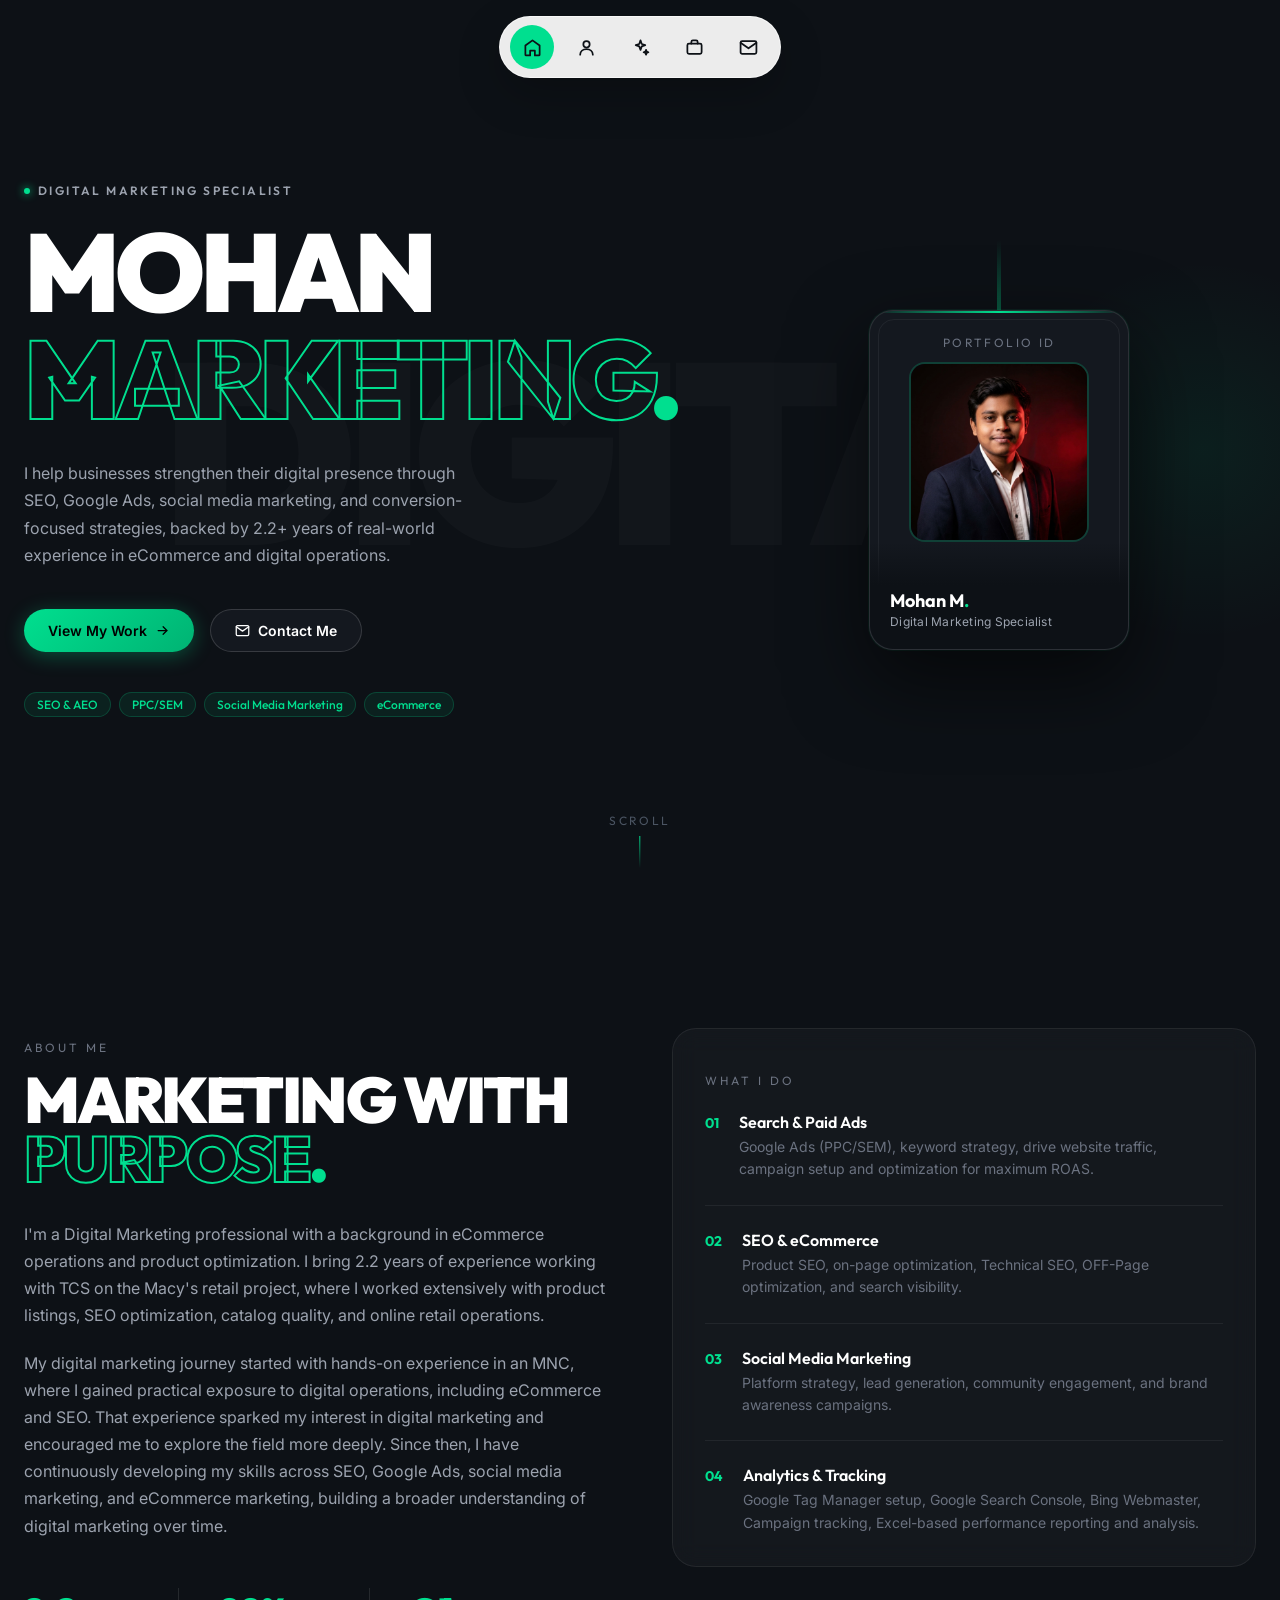
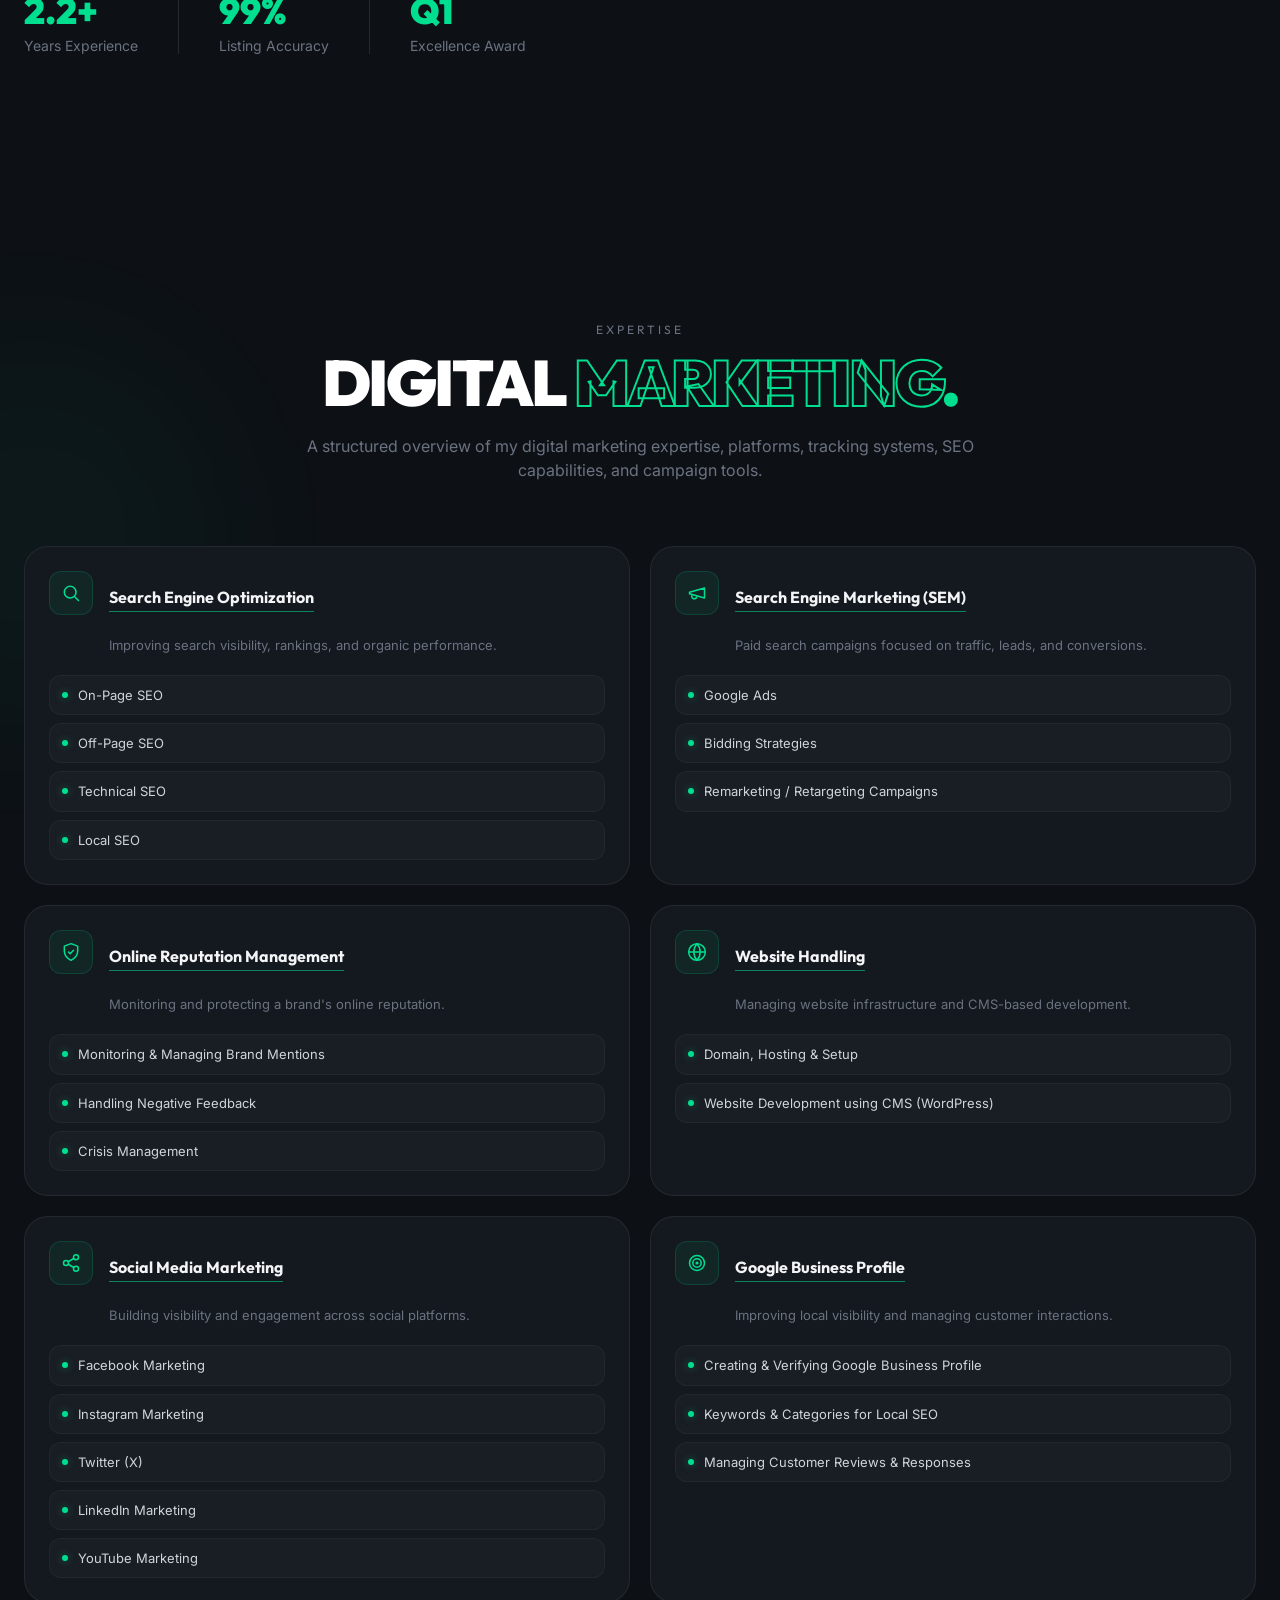
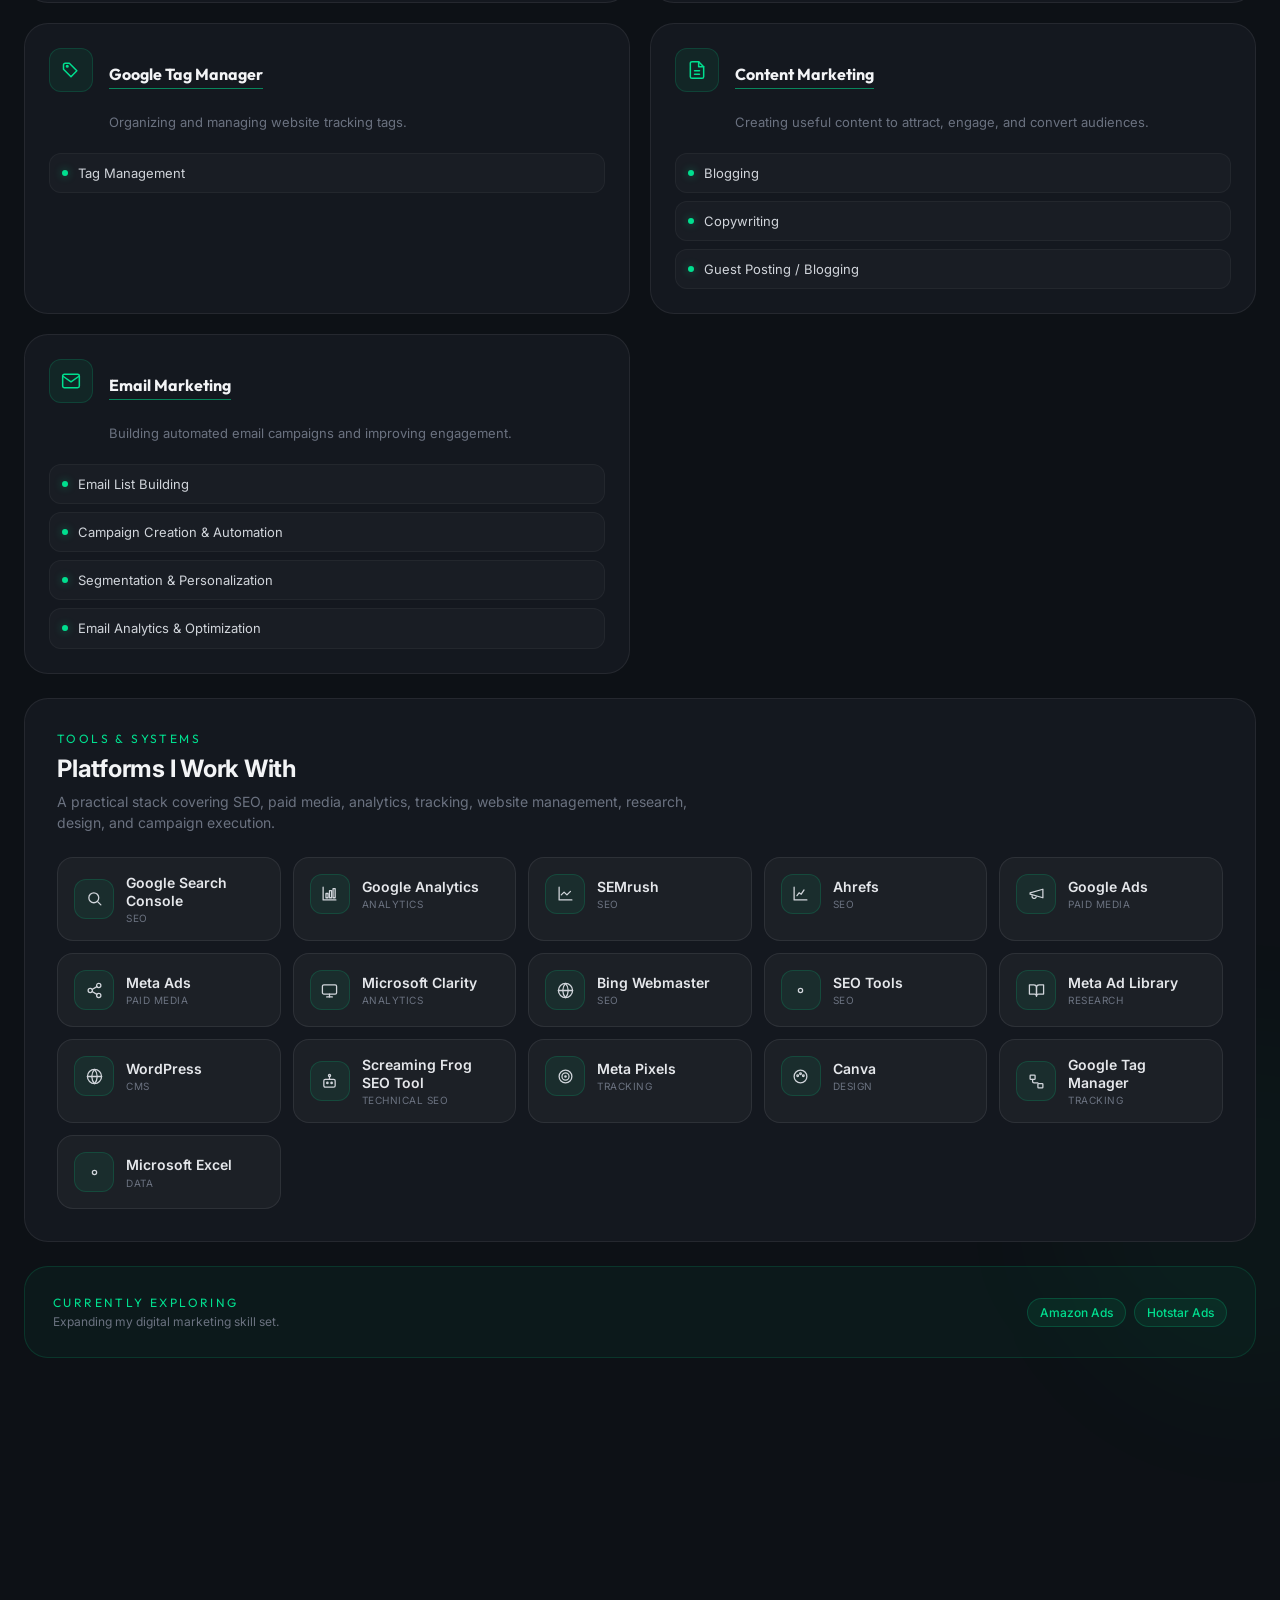
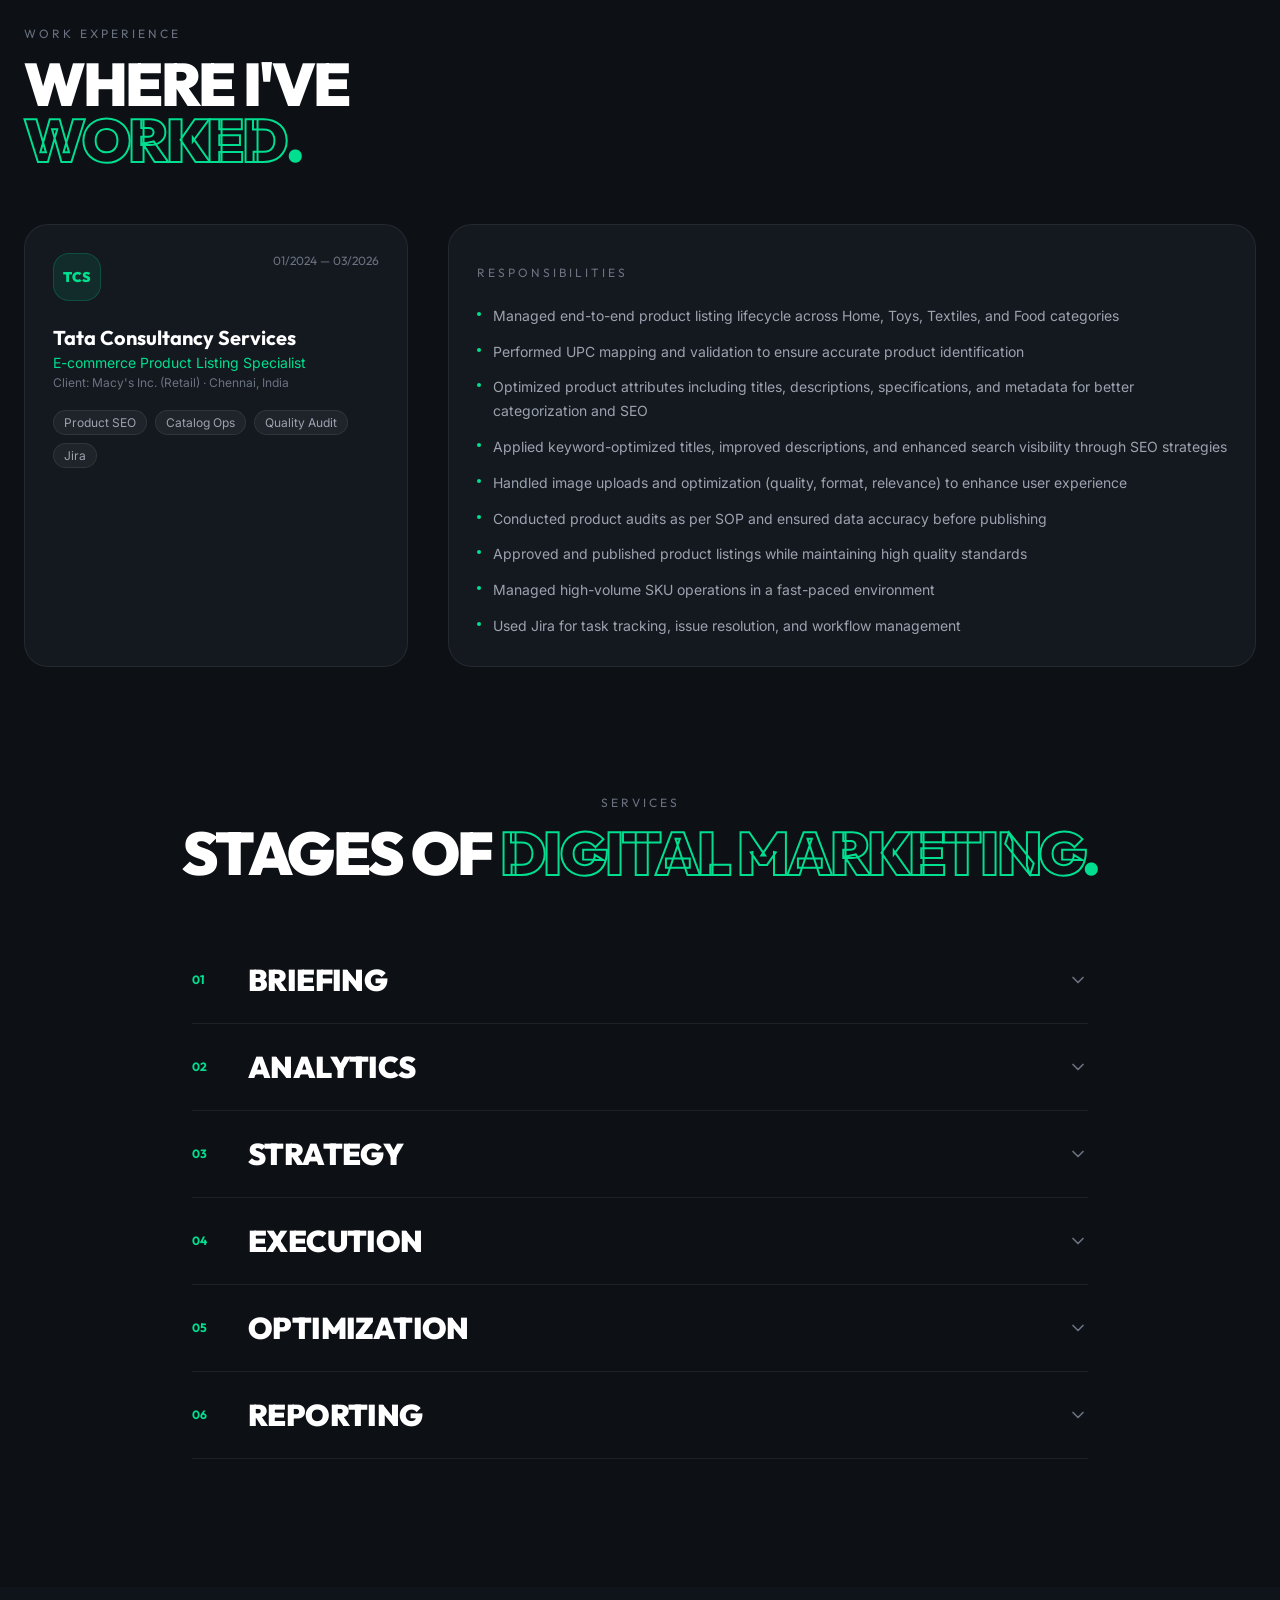
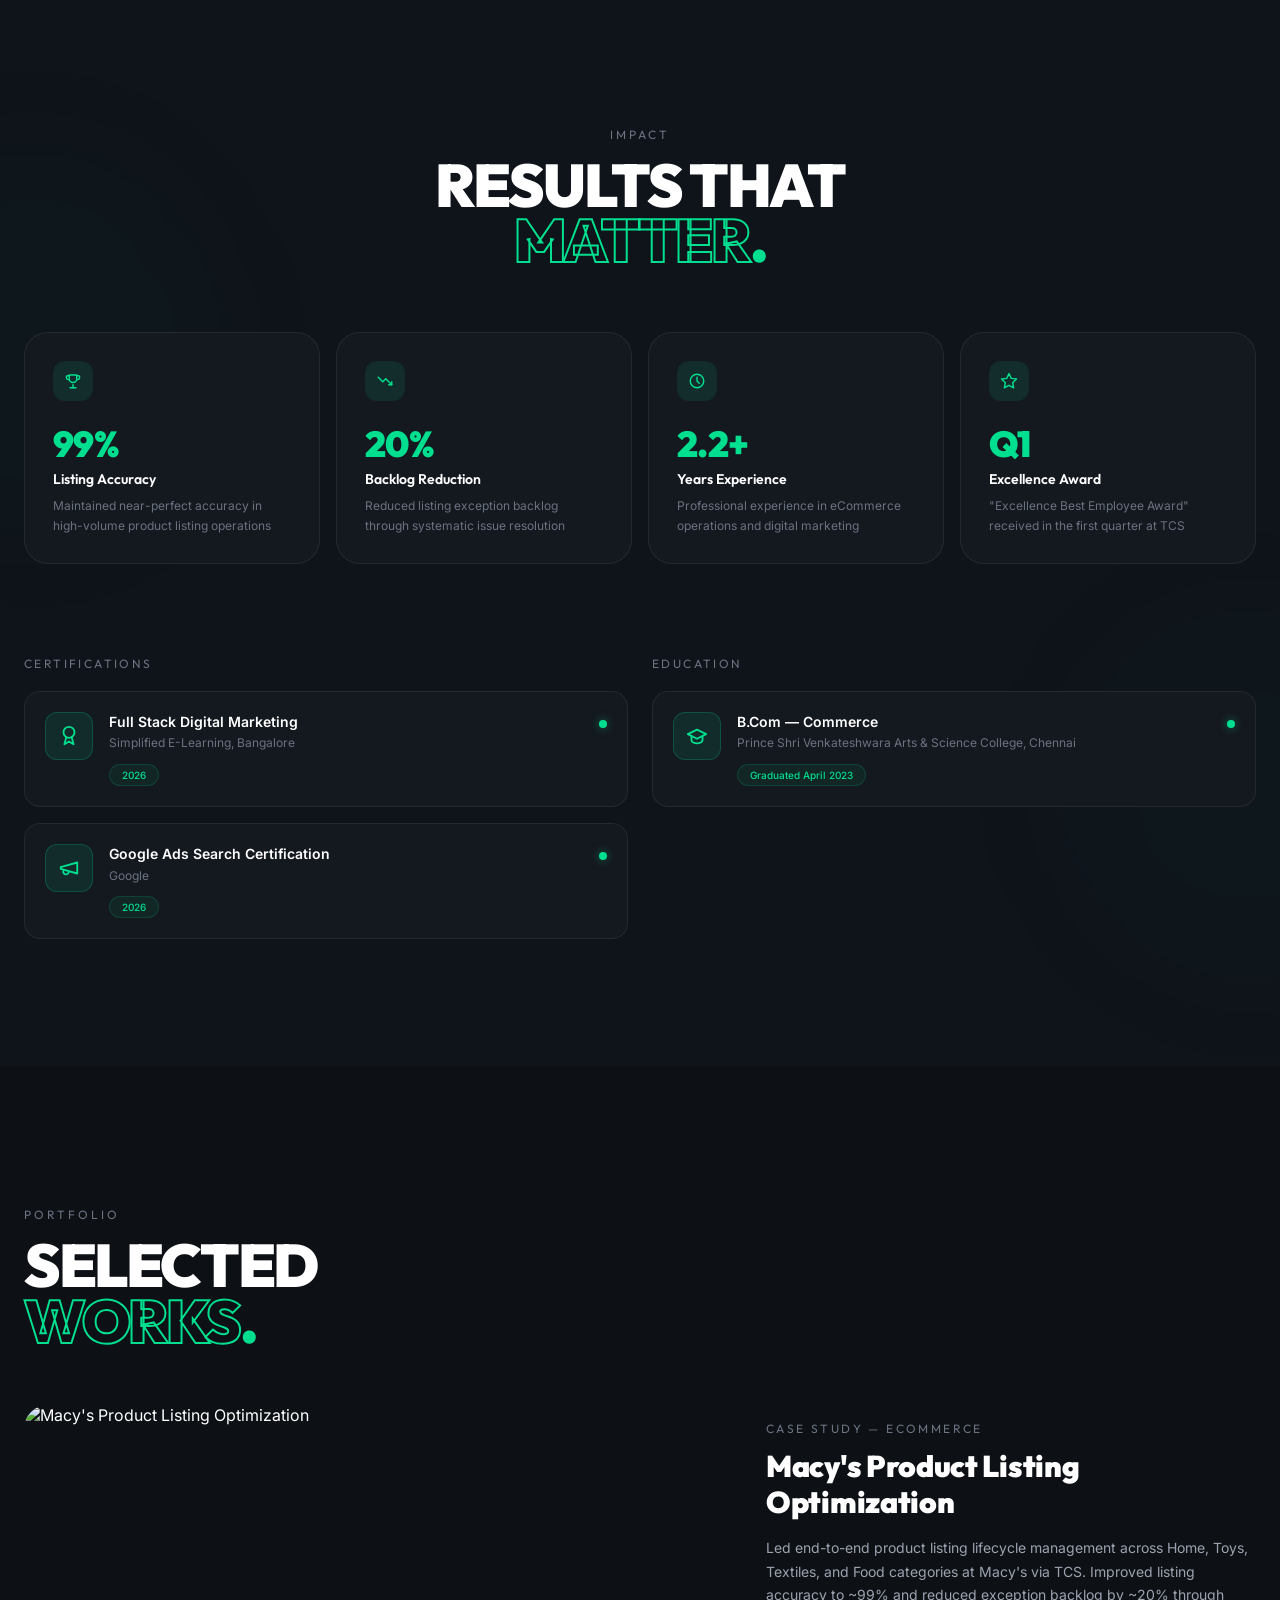
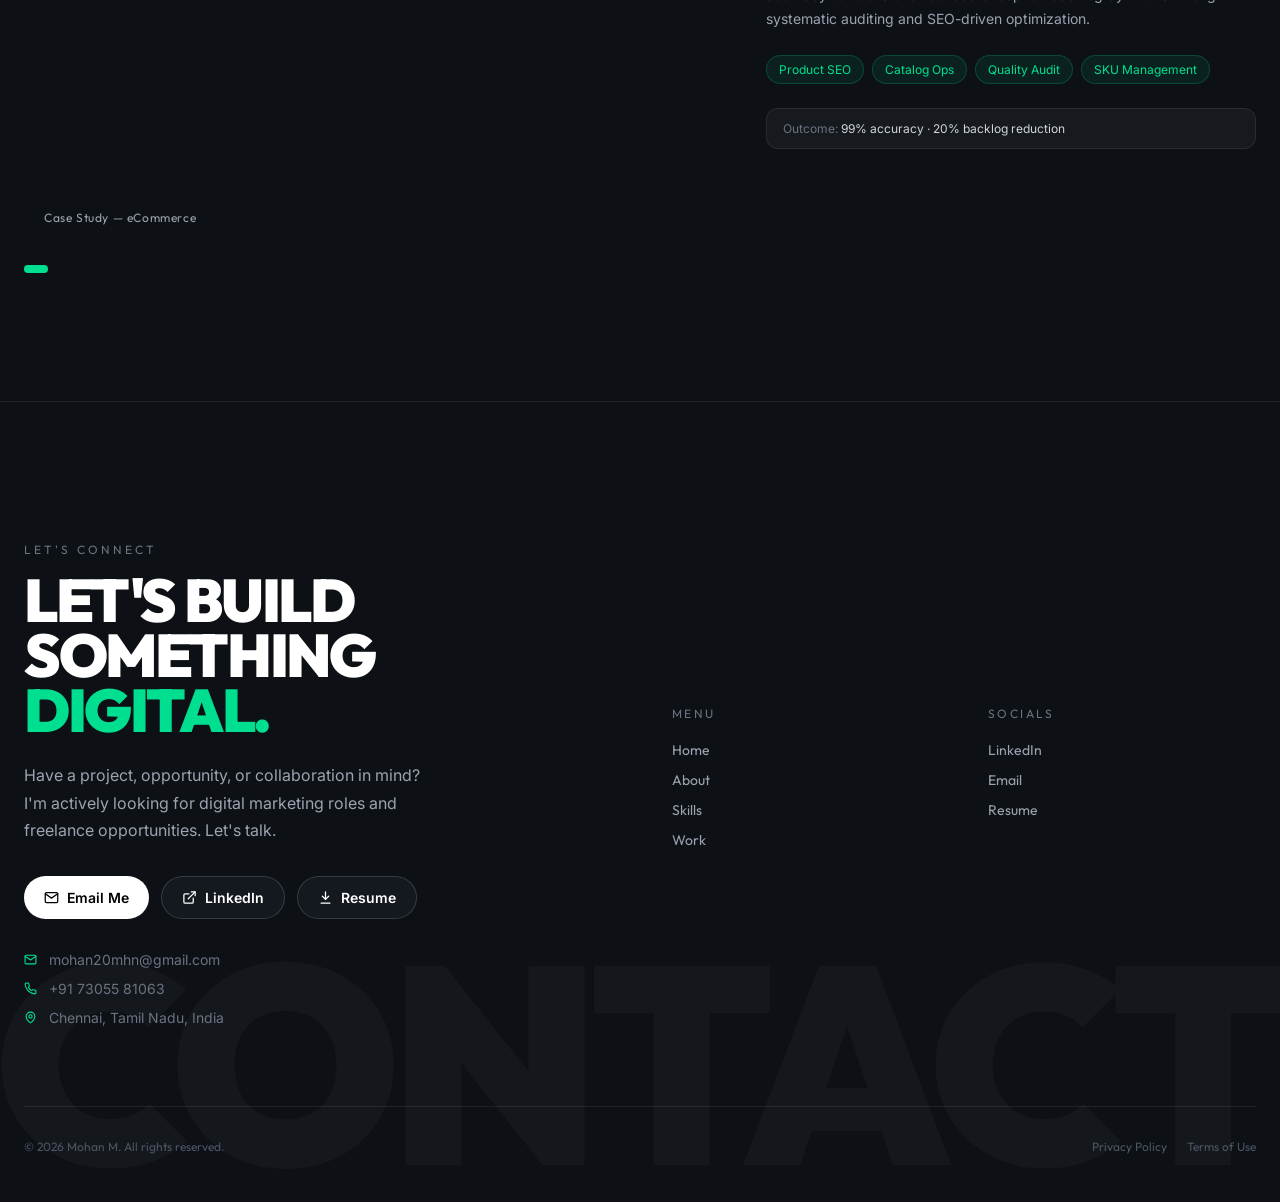
==== index.html @ bbf12391 "Initial portfolio upload" ====
<!doctype html>
<html lang="en">
<head>
<meta charset="UTF-8" />
<meta name="viewport" content="width=device-width, initial-scale=1.0" />
<title>Mohan M — Digital Marketing Specialist</title>
<meta name="description" content="Mohan M is a Digital Marketing Specialist specializing in SEO, Google Ads, social media marketing and eCommerce operations." />
<link rel="canonical" href="https://YOURDOMAIN.com/" />
<meta property="og:title" content="Mohan M — Digital Marketing Specialist" />
<meta property="og:description" content="SEO, Google Ads, social media marketing and conversion-focused digital strategy." />
<meta property="og:type" content="website" />
<meta property="og:image" content="assets/images/profile.jpg" />
<meta property="og:url" content="https://YOURDOMAIN.com/" />
<meta name="twitter:card" content="summary_large_image" />
<link rel="icon" href="data:," />
<link rel="preconnect" href="https://fonts.googleapis.com">
<link rel="preconnect" href="https://fonts.gstatic.com" crossorigin>
<link href="https://fonts.googleapis.com/css2?family=Outfit:wght@300;400;500;600;700;800;900&family=Inter:wght@300;400;500;600&display=swap" rel="stylesheet">
<link rel="stylesheet" href="assets/css/style.css" />

<!-- ============================================================
     ANALYTICS & TRACKING
     Paste Google Analytics (GA4), Google Tag Manager, Meta Pixel or
     any other tracking snippet here. This exact block appears in the
     <head> of every page — add your tag once per snippet, per page.
     Nothing is active until you uncomment and add a real ID.
     ============================================================ -->
<!--
<script async src="https://www.googletagmanager.com/gtag/js?id=G-XXXXXXXXXX"></script>
<script>
  window.dataLayer = window.dataLayer || [];
  function gtag(){ dataLayer.push(arguments); }
  gtag('js', new Date());
  gtag('config', 'G-XXXXXXXXXX');
</script>
-->
<!-- Google Tag Manager (use this OR gtag.js above, not both)
<script>(function(w,d,s,l,i){w[l]=w[l]||[];w[l].push({'gtm.start':
new Date().getTime(),event:'gtm.js'});var f=d.getElementsByTagName(s)[0],
j=d.createElement(s),dl=l!='dataLayer'?'&l='+l:'';j.async=true;j.src=
'https://www.googletagmanager.com/gtm.js?id='+i+dl;f.parentNode.insertBefore(j,f);
})(window,document,'script','dataLayer','GTM-XXXXXXX');</script>
-->
</head>
<body class="mohan-portfolio">
<div class="mp-scroll-progress" aria-hidden="true"></div>

<nav class="mp-navbar" aria-label="Primary navigation" id="mp-navbar">
  <div class="mp-navbar__pill">
    <a href="#home" class="mp-navbar__btn" data-nav-key="home" aria-label="Home">
      <svg width="19" height="19" viewBox="0 0 24 24" fill="none" stroke="currentColor" stroke-width="2" stroke-linecap="round" stroke-linejoin="round" aria-hidden="true"><path d="M3 9.5 12 3l9 6.5V21a1 1 0 0 1-1 1h-5v-6H9v6H4a1 1 0 0 1-1-1Z"/></svg>
      <span class="mp-navbar__tooltip">Home</span>
    </a>
    <a href="#about" class="mp-navbar__btn" data-nav-key="about" aria-label="About">
      <svg width="19" height="19" viewBox="0 0 24 24" fill="none" stroke="currentColor" stroke-width="2" stroke-linecap="round" stroke-linejoin="round" aria-hidden="true"><circle cx="12" cy="8" r="4"/><path d="M4 21c0-4.4 3.6-7 8-7s8 2.6 8 7"/></svg>
      <span class="mp-navbar__tooltip">About</span>
    </a>
    <a href="#skills" class="mp-navbar__btn" data-nav-key="skills" aria-label="Skills">
      <svg width="19" height="19" viewBox="0 0 24 24" fill="none" stroke="currentColor" stroke-width="2" stroke-linecap="round" stroke-linejoin="round" aria-hidden="true"><path d="m12 3 1.6 4.6L18 9l-4.4 1.6L12 15l-1.6-4.4L6 9l4.4-1.4Z"/><path d="M19 15l.8 2.2L22 18l-2.2.8L19 21l-.8-2.2L16 18l2.2-.8Z"/></svg>
      <span class="mp-navbar__tooltip">Skills</span>
    </a>
    <a href="#experience" class="mp-navbar__btn" data-nav-key="work" aria-label="Work">
      <svg width="19" height="19" viewBox="0 0 24 24" fill="none" stroke="currentColor" stroke-width="2" stroke-linecap="round" stroke-linejoin="round" aria-hidden="true"><rect x="3" y="7" width="18" height="13" rx="2"/><path d="M8 7V5a2 2 0 0 1 2-2h4a2 2 0 0 1 2 2v2"/></svg>
      <span class="mp-navbar__tooltip">Work</span>
    </a>
    <a href="#contact" class="mp-navbar__btn" data-nav-key="contact" aria-label="Contact">
      <svg width="19" height="19" viewBox="0 0 24 24" fill="none" stroke="currentColor" stroke-width="2" stroke-linecap="round" stroke-linejoin="round" aria-hidden="true"><rect x="2" y="4" width="20" height="16" rx="2"/><path d="m2 6 10 7 10-7"/></svg>
      <span class="mp-navbar__tooltip">Contact</span>
    </a>
  </div>
</nav>

<main>

<!-- ================= HERO ================= -->
<section id="home" data-scrollspy="home" class="mp-hero grid-bg">
  <div class="mp-hero__watermark" aria-hidden="true"><span class="font-display">DIGITAL</span></div>
  <div class="mp-hero__glow" aria-hidden="true"></div>

  <div class="mp-hero__grid">
    <div>
      <div class="mp-hero__badge-row reveal" style="transition-delay:100ms">
        <span class="mp-hero__dot" aria-hidden="true"></span>
        <span class="mp-hero__badge-text">Digital Marketing Specialist</span>
      </div>

      <h1 class="mp-hero__title font-display reveal" style="transition-delay:200ms">MOHAN</h1>
      <h1 class="mp-hero__title mp-hero__title--sub font-display reveal" style="transition-delay:300ms">
        <span class="text-outline">MARKETING</span><span class="accent-dot">.</span>
      </h1>

      <p class="mp-hero__desc reveal" style="transition-delay:450ms">I help businesses strengthen their digital presence through SEO, Google Ads, social media marketing, and conversion-focused strategies, backed by 2.2+ years of real-world experience in eCommerce and digital operations.</p>

      <div class="mp-hero__actions reveal" style="transition-delay:550ms">
        <a href="#experience" class="btn btn-primary">
          View My Work
          <svg width="15" height="15" viewBox="0 0 24 24" fill="none" stroke="currentColor" stroke-width="2" stroke-linecap="round" stroke-linejoin="round" aria-hidden="true"><path d="M5 12h14"/><path d="m13 6 6 6-6 6"/></svg>
        </a>
        <a href="#contact" class="btn btn-secondary">
          <svg width="14" height="14" viewBox="0 0 24 24" fill="none" stroke="currentColor" stroke-width="2" stroke-linecap="round" stroke-linejoin="round" aria-hidden="true"><rect x="2" y="4" width="20" height="16" rx="2"/><path d="m2 6 10 7 10-7"/></svg>
          Contact Me
        </a>
      </div>

      <div class="mp-hero__tags reveal" style="transition-delay:700ms">
        <span class="mp-tag">SEO &amp; AEO</span>
        <span class="mp-tag">PPC/SEM</span>
        <span class="mp-tag">Social Media Marketing</span>
        <span class="mp-tag">eCommerce</span>
      </div>
    </div>

    <div class="mp-hero__card-wrap" id="mp-id-card-constraints">
      <div class="mp-hero__lanyard" aria-hidden="true"></div>
      <div class="mp-hero__id-card" id="mp-id-card">
        <div class="mp-hero__id-card-inner-border" aria-hidden="true"></div>
        <div class="mp-hero__id-card-accent-line" aria-hidden="true"></div>
        <div class="mp-hero__id-card-label"><span class="font-display">Portfolio ID</span></div>
        <div class="mp-hero__id-card-photo"><div><img src="assets/images/profile.jpg" alt="Mohan M" draggable="false" /></div></div>
        <div class="mp-hero__id-card-footer">
          <p class="name font-display">Mohan M<span class="accent-dot">.</span></p>
          <p class="role">Digital Marketing Specialist</p>
        </div>
      </div>
    </div>
  </div>

  <div class="mp-hero__scroll" aria-hidden="true"><span class="font-display">Scroll</span><div class="mp-hero__scroll-line"></div></div>
</section>

<!-- ================= ABOUT ================= -->
<section id="about" data-scrollspy="about" class="mp-about">
  <div class="mp-container">
    <div class="mp-about__grid">
      <div>
        <p class="mp-eyebrow reveal">About Me</p>
        <h2 class="mp-about__title font-display reveal">MARKETING WITH<br /><span class="text-outline">PURPOSE</span><span class="accent-dot">.</span></h2>
        <p class="mp-about__desc reveal">I'm a Digital Marketing professional with a background in eCommerce operations and product optimization. I bring 2.2 years of experience working with TCS on the Macy's retail project, where I worked extensively with product listings, SEO optimization, catalog quality, and online retail operations.</p>
        <p class="mp-about__desc reveal">My digital marketing journey started with hands-on experience in an MNC, where I gained practical exposure to digital operations, including eCommerce and SEO. That experience sparked my interest in digital marketing and encouraged me to explore the field more deeply. Since then, I have continuously developing my skills across SEO, Google Ads, social media marketing, and eCommerce marketing, building a broader understanding of digital marketing over time.</p>

        <div class="mp-about__stats reveal">
          <div class="mp-about__stat"><p class="font-display">2.2+</p><p>Years Experience</p></div>
          <div class="mp-about__divider" aria-hidden="true"></div>
          <div class="mp-about__stat"><p class="font-display">99%</p><p>Listing Accuracy</p></div>
          <div class="mp-about__divider" aria-hidden="true"></div>
          <div class="mp-about__stat"><p class="font-display">Q1</p><p>Excellence Award</p></div>
        </div>
      </div>

      <div class="reveal reveal-x">
        <div class="mp-about__card">
          <p class="mp-eyebrow" style="margin-bottom:24px;">What I Do</p>

          <div class="mp-about__item">
            <span class="mp-about__item-number font-display">01</span>
            <div><p class="mp-about__item-title font-display">Search &amp; Paid Ads</p><p class="mp-about__item-desc">Google Ads (PPC/SEM), keyword strategy, drive website traffic, campaign setup and optimization for maximum ROAS.</p></div>
          </div>
          <div class="mp-about__item">
            <span class="mp-about__item-number font-display">02</span>
            <div><p class="mp-about__item-title font-display">SEO &amp; eCommerce</p><p class="mp-about__item-desc">Product SEO, on-page optimization, Technical SEO, OFF-Page optimization, and search visibility.</p></div>
          </div>
          <div class="mp-about__item">
            <span class="mp-about__item-number font-display">03</span>
            <div><p class="mp-about__item-title font-display">Social Media Marketing</p><p class="mp-about__item-desc">Platform strategy, lead generation, community engagement, and brand awareness campaigns.</p></div>
          </div>
          <div class="mp-about__item">
            <span class="mp-about__item-number font-display">04</span>
            <div><p class="mp-about__item-title font-display">Analytics &amp; Tracking</p><p class="mp-about__item-desc">Google Tag Manager setup, Google Search Console, Bing Webmaster, Campaign tracking, Excel-based performance reporting and analysis.</p></div>
          </div>
        </div>
      </div>
    </div>
  </div>
</section>

<!-- ================= SKILLS ================= -->
<section id="skills" data-scrollspy="skills" class="mp-skills">
  <div class="mp-skills__blur-a" aria-hidden="true"></div>
  <div class="mp-skills__blur-b" aria-hidden="true"></div>
  <div class="mp-container">
    <div class="mp-skills__header reveal">
      <p class="mp-eyebrow" style="display:inline-block">Expertise</p>
      <h2 class="font-display">DIGITAL <span class="text-outline">MARKETING</span><span class="accent-dot">.</span></h2>
      <p class="mp-skills__subtitle">A structured overview of my digital marketing expertise, platforms, tracking systems, SEO capabilities, and campaign tools.</p>
    </div>

    <div class="mp-skills__grid">
      <div class="mp-skill-card reveal">
        <div class="mp-skill-card__head">
          <div class="mp-skill-card__icon"><svg width="20" height="20" viewBox="0 0 24 24" fill="none" stroke="currentColor" stroke-width="2" stroke-linecap="round" stroke-linejoin="round" aria-hidden="true"><circle cx="11" cy="11" r="7"/><path d="m21 21-4.3-4.3"/></svg></div>
          <div class="mp-skill-card__body"><h3 class="mp-skill-card__title font-display">Search Engine Optimization</h3><p class="mp-skill-card__desc">Improving search visibility, rankings, and organic performance.</p></div>
        </div>
        <div class="mp-skill-card__list">
          <div class="mp-skill-card__list-item"><span class="dot" aria-hidden="true"></span><span class="label">On-Page SEO</span></div>
          <div class="mp-skill-card__list-item"><span class="dot" aria-hidden="true"></span><span class="label">Off-Page SEO</span></div>
          <div class="mp-skill-card__list-item"><span class="dot" aria-hidden="true"></span><span class="label">Technical SEO</span></div>
          <div class="mp-skill-card__list-item"><span class="dot" aria-hidden="true"></span><span class="label">Local SEO</span></div>
        </div>
      </div>

      <div class="mp-skill-card reveal">
        <div class="mp-skill-card__head">
          <div class="mp-skill-card__icon"><svg width="20" height="20" viewBox="0 0 24 24" fill="none" stroke="currentColor" stroke-width="2" stroke-linecap="round" stroke-linejoin="round" aria-hidden="true"><path d="m3 11 18-5v12L3 13v-2Z"/><path d="M11.6 16.8a3 3 0 1 1-5.8-1.6"/></svg></div>
          <div class="mp-skill-card__body"><h3 class="mp-skill-card__title font-display">Search Engine Marketing (SEM)</h3><p class="mp-skill-card__desc">Paid search campaigns focused on traffic, leads, and conversions.</p></div>
        </div>
        <div class="mp-skill-card__list">
          <div class="mp-skill-card__list-item"><span class="dot" aria-hidden="true"></span><span class="label">Google Ads</span></div>
          <div class="mp-skill-card__list-item"><span class="dot" aria-hidden="true"></span><span class="label">Bidding Strategies</span></div>
          <div class="mp-skill-card__list-item"><span class="dot" aria-hidden="true"></span><span class="label">Remarketing / Retargeting Campaigns</span></div>
        </div>
      </div>

      <div class="mp-skill-card reveal">
        <div class="mp-skill-card__head">
          <div class="mp-skill-card__icon"><svg width="20" height="20" viewBox="0 0 24 24" fill="none" stroke="currentColor" stroke-width="2" stroke-linecap="round" stroke-linejoin="round" aria-hidden="true"><path d="M12 2 4 5v6c0 5 3.4 8.4 8 11 4.6-2.6 8-6 8-11V5Z"/><path d="m9 12 2 2 4-4"/></svg></div>
          <div class="mp-skill-card__body"><h3 class="mp-skill-card__title font-display">Online Reputation Management</h3><p class="mp-skill-card__desc">Monitoring and protecting a brand's online reputation.</p></div>
        </div>
        <div class="mp-skill-card__list">
          <div class="mp-skill-card__list-item"><span class="dot" aria-hidden="true"></span><span class="label">Monitoring &amp; Managing Brand Mentions</span></div>
          <div class="mp-skill-card__list-item"><span class="dot" aria-hidden="true"></span><span class="label">Handling Negative Feedback</span></div>
          <div class="mp-skill-card__list-item"><span class="dot" aria-hidden="true"></span><span class="label">Crisis Management</span></div>
        </div>
      </div>

      <div class="mp-skill-card reveal">
        <div class="mp-skill-card__head">
          <div class="mp-skill-card__icon"><svg width="20" height="20" viewBox="0 0 24 24" fill="none" stroke="currentColor" stroke-width="2" stroke-linecap="round" stroke-linejoin="round" aria-hidden="true"><circle cx="12" cy="12" r="10"/><path d="M2 12h20"/><path d="M12 2a15 15 0 0 1 0 20 15 15 0 0 1 0-20Z"/></svg></div>
          <div class="mp-skill-card__body"><h3 class="mp-skill-card__title font-display">Website Handling</h3><p class="mp-skill-card__desc">Managing website infrastructure and CMS-based development.</p></div>
        </div>
        <div class="mp-skill-card__list">
          <div class="mp-skill-card__list-item"><span class="dot" aria-hidden="true"></span><span class="label">Domain, Hosting &amp; Setup</span></div>
          <div class="mp-skill-card__list-item"><span class="dot" aria-hidden="true"></span><span class="label">Website Development using CMS (WordPress)</span></div>
        </div>
      </div>

      <div class="mp-skill-card reveal">
        <div class="mp-skill-card__head">
          <div class="mp-skill-card__icon"><svg width="20" height="20" viewBox="0 0 24 24" fill="none" stroke="currentColor" stroke-width="2" stroke-linecap="round" stroke-linejoin="round" aria-hidden="true"><circle cx="18" cy="5" r="3"/><circle cx="6" cy="12" r="3"/><circle cx="18" cy="19" r="3"/><path d="m8.6 10.5 6.8-3.9"/><path d="m8.6 13.5 6.8 3.9"/></svg></div>
          <div class="mp-skill-card__body"><h3 class="mp-skill-card__title font-display">Social Media Marketing</h3><p class="mp-skill-card__desc">Building visibility and engagement across social platforms.</p></div>
        </div>
        <div class="mp-skill-card__list">
          <div class="mp-skill-card__list-item"><span class="dot" aria-hidden="true"></span><span class="label">Facebook Marketing</span></div>
          <div class="mp-skill-card__list-item"><span class="dot" aria-hidden="true"></span><span class="label">Instagram Marketing</span></div>
          <div class="mp-skill-card__list-item"><span class="dot" aria-hidden="true"></span><span class="label">Twitter (X)</span></div>
          <div class="mp-skill-card__list-item"><span class="dot" aria-hidden="true"></span><span class="label">LinkedIn Marketing</span></div>
          <div class="mp-skill-card__list-item"><span class="dot" aria-hidden="true"></span><span class="label">YouTube Marketing</span></div>
        </div>
      </div>

      <div class="mp-skill-card reveal">
        <div class="mp-skill-card__head">
          <div class="mp-skill-card__icon"><svg width="20" height="20" viewBox="0 0 24 24" fill="none" stroke="currentColor" stroke-width="2" stroke-linecap="round" stroke-linejoin="round" aria-hidden="true"><circle cx="12" cy="12" r="9"/><circle cx="12" cy="12" r="5"/><circle cx="12" cy="12" r="1"/></svg></div>
          <div class="mp-skill-card__body"><h3 class="mp-skill-card__title font-display">Google Business Profile</h3><p class="mp-skill-card__desc">Improving local visibility and managing customer interactions.</p></div>
        </div>
        <div class="mp-skill-card__list">
          <div class="mp-skill-card__list-item"><span class="dot" aria-hidden="true"></span><span class="label">Creating &amp; Verifying Google Business Profile</span></div>
          <div class="mp-skill-card__list-item"><span class="dot" aria-hidden="true"></span><span class="label">Keywords &amp; Categories for Local SEO</span></div>
          <div class="mp-skill-card__list-item"><span class="dot" aria-hidden="true"></span><span class="label">Managing Customer Reviews &amp; Responses</span></div>
        </div>
      </div>

      <div class="mp-skill-card reveal">
        <div class="mp-skill-card__head">
          <div class="mp-skill-card__icon"><svg width="20" height="20" viewBox="0 0 24 24" fill="none" stroke="currentColor" stroke-width="2" stroke-linecap="round" stroke-linejoin="round" aria-hidden="true"><path d="M3 6a2 2 0 0 1 2-2h5l9 9-7 7-9-9Z"/><circle cx="7.5" cy="7.5" r="1"/></svg></div>
          <div class="mp-skill-card__body"><h3 class="mp-skill-card__title font-display">Google Tag Manager</h3><p class="mp-skill-card__desc">Organizing and managing website tracking tags.</p></div>
        </div>
        <div class="mp-skill-card__list"><div class="mp-skill-card__list-item"><span class="dot" aria-hidden="true"></span><span class="label">Tag Management</span></div></div>
      </div>

      <div class="mp-skill-card reveal">
        <div class="mp-skill-card__head">
          <div class="mp-skill-card__icon"><svg width="20" height="20" viewBox="0 0 24 24" fill="none" stroke="currentColor" stroke-width="2" stroke-linecap="round" stroke-linejoin="round" aria-hidden="true"><path d="M14 2H6a2 2 0 0 0-2 2v16a2 2 0 0 0 2 2h12a2 2 0 0 0 2-2V8Z"/><path d="M14 2v6h6"/><path d="M9 13h6"/><path d="M9 17h6"/></svg></div>
          <div class="mp-skill-card__body"><h3 class="mp-skill-card__title font-display">Content Marketing</h3><p class="mp-skill-card__desc">Creating useful content to attract, engage, and convert audiences.</p></div>
        </div>
        <div class="mp-skill-card__list">
          <div class="mp-skill-card__list-item"><span class="dot" aria-hidden="true"></span><span class="label">Blogging</span></div>
          <div class="mp-skill-card__list-item"><span class="dot" aria-hidden="true"></span><span class="label">Copywriting</span></div>
          <div class="mp-skill-card__list-item"><span class="dot" aria-hidden="true"></span><span class="label">Guest Posting / Blogging</span></div>
        </div>
      </div>

      <div class="mp-skill-card reveal">
        <div class="mp-skill-card__head">
          <div class="mp-skill-card__icon"><svg width="20" height="20" viewBox="0 0 24 24" fill="none" stroke="currentColor" stroke-width="2" stroke-linecap="round" stroke-linejoin="round" aria-hidden="true"><rect x="2" y="4" width="20" height="16" rx="2"/><path d="m2 6 10 7 10-7"/></svg></div>
          <div class="mp-skill-card__body"><h3 class="mp-skill-card__title font-display">Email Marketing</h3><p class="mp-skill-card__desc">Building automated email campaigns and improving engagement.</p></div>
        </div>
        <div class="mp-skill-card__list">
          <div class="mp-skill-card__list-item"><span class="dot" aria-hidden="true"></span><span class="label">Email List Building</span></div>
          <div class="mp-skill-card__list-item"><span class="dot" aria-hidden="true"></span><span class="label">Campaign Creation &amp; Automation</span></div>
          <div class="mp-skill-card__list-item"><span class="dot" aria-hidden="true"></span><span class="label">Segmentation &amp; Personalization</span></div>
          <div class="mp-skill-card__list-item"><span class="dot" aria-hidden="true"></span><span class="label">Email Analytics &amp; Optimization</span></div>
        </div>
      </div>
    </div>

    <div class="mp-tools reveal">
      <div class="mp-tools__head">
        <p class="eyebrow">Tools &amp; Systems</p>
        <h3>Platforms I Work With</h3>
        <p class="desc">A practical stack covering SEO, paid media, analytics, tracking, website management, research, design, and campaign execution.</p>
      </div>
      <div class="mp-tools__grid">
        <div class="mp-tool"><div class="mp-tool__row"><div class="mp-tool__icon"><svg width="17" height="17" viewBox="0 0 24 24" fill="none" stroke="currentColor" stroke-width="2" stroke-linecap="round" stroke-linejoin="round"><circle cx="11" cy="11" r="7"/><path d="m21 21-4.3-4.3"/></svg></div><div class="mp-tool__meta"><p class="name">Google Search Console</p><p class="cat">SEO</p></div></div></div>
        <div class="mp-tool"><div class="mp-tool__row"><div class="mp-tool__icon"><svg width="17" height="17" viewBox="0 0 24 24" fill="none" stroke="currentColor" stroke-width="2" stroke-linecap="round" stroke-linejoin="round"><path d="M3 3v18h18"/><rect x="7" y="12" width="3" height="6"/><rect x="12" y="8" width="3" height="10"/><rect x="17" y="5" width="3" height="13"/></svg></div><div class="mp-tool__meta"><p class="name">Google Analytics</p><p class="cat">Analytics</p></div></div></div>
        <div class="mp-tool"><div class="mp-tool__row"><div class="mp-tool__icon"><svg width="17" height="17" viewBox="0 0 24 24" fill="none" stroke="currentColor" stroke-width="2" stroke-linecap="round" stroke-linejoin="round"><path d="M3 3v18h18"/><path d="m19 9-5 5-4-4-4 4"/></svg></div><div class="mp-tool__meta"><p class="name">SEMrush</p><p class="cat">SEO</p></div></div></div>
        <div class="mp-tool"><div class="mp-tool__row"><div class="mp-tool__icon"><svg width="17" height="17" viewBox="0 0 24 24" fill="none" stroke="currentColor" stroke-width="2" stroke-linecap="round" stroke-linejoin="round"><path d="M3 3v18h18"/><path d="m7 15 3-4 3 2 4-6"/></svg></div><div class="mp-tool__meta"><p class="name">Ahrefs</p><p class="cat">SEO</p></div></div></div>
        <div class="mp-tool"><div class="mp-tool__row"><div class="mp-tool__icon"><svg width="17" height="17" viewBox="0 0 24 24" fill="none" stroke="currentColor" stroke-width="2" stroke-linecap="round" stroke-linejoin="round"><path d="m3 11 18-5v12L3 13v-2Z"/><path d="M11.6 16.8a3 3 0 1 1-5.8-1.6"/></svg></div><div class="mp-tool__meta"><p class="name">Google Ads</p><p class="cat">Paid Media</p></div></div></div>
        <div class="mp-tool"><div class="mp-tool__row"><div class="mp-tool__icon"><svg width="17" height="17" viewBox="0 0 24 24" fill="none" stroke="currentColor" stroke-width="2" stroke-linecap="round" stroke-linejoin="round"><circle cx="18" cy="5" r="3"/><circle cx="6" cy="12" r="3"/><circle cx="18" cy="19" r="3"/><path d="m8.6 10.5 6.8-3.9"/><path d="m8.6 13.5 6.8 3.9"/></svg></div><div class="mp-tool__meta"><p class="name">Meta Ads</p><p class="cat">Paid Media</p></div></div></div>
        <div class="mp-tool"><div class="mp-tool__row"><div class="mp-tool__icon"><svg width="17" height="17" viewBox="0 0 24 24" fill="none" stroke="currentColor" stroke-width="2" stroke-linecap="round" stroke-linejoin="round"><rect x="2" y="4" width="20" height="13" rx="2"/><path d="M8 21h8"/><path d="M12 17v4"/></svg></div><div class="mp-tool__meta"><p class="name">Microsoft Clarity</p><p class="cat">Analytics</p></div></div></div>
        <div class="mp-tool"><div class="mp-tool__row"><div class="mp-tool__icon"><svg width="17" height="17" viewBox="0 0 24 24" fill="none" stroke="currentColor" stroke-width="2" stroke-linecap="round" stroke-linejoin="round"><circle cx="12" cy="12" r="10"/><path d="M2 12h20"/><path d="M12 2a15 15 0 0 1 0 20 15 15 0 0 1 0-20Z"/></svg></div><div class="mp-tool__meta"><p class="name">Bing Webmaster</p><p class="cat">SEO</p></div></div></div>
        <div class="mp-tool"><div class="mp-tool__row"><div class="mp-tool__icon"><svg width="17" height="17" viewBox="0 0 24 24" fill="none" stroke="currentColor" stroke-width="2" stroke-linecap="round" stroke-linejoin="round"><path d="M12 15a3 3 0 1 0 0-6 3 3 0 0 0 0 6Z"/></svg></div><div class="mp-tool__meta"><p class="name">SEO Tools</p><p class="cat">SEO</p></div></div></div>
        <div class="mp-tool"><div class="mp-tool__row"><div class="mp-tool__icon"><svg width="17" height="17" viewBox="0 0 24 24" fill="none" stroke="currentColor" stroke-width="2" stroke-linecap="round" stroke-linejoin="round"><path d="M2 4h6a4 4 0 0 1 4 4v12a3 3 0 0 0-3-3H2Z"/><path d="M22 4h-6a4 4 0 0 0-4 4v12a3 3 0 0 1 3-3h7Z"/></svg></div><div class="mp-tool__meta"><p class="name">Meta Ad Library</p><p class="cat">Research</p></div></div></div>
        <div class="mp-tool"><div class="mp-tool__row"><div class="mp-tool__icon"><svg width="17" height="17" viewBox="0 0 24 24" fill="none" stroke="currentColor" stroke-width="2" stroke-linecap="round" stroke-linejoin="round"><circle cx="12" cy="12" r="10"/><path d="M2 12h20"/><path d="M12 2a15 15 0 0 1 0 20 15 15 0 0 1 0-20Z"/></svg></div><div class="mp-tool__meta"><p class="name">WordPress</p><p class="cat">CMS</p></div></div></div>
        <div class="mp-tool"><div class="mp-tool__row"><div class="mp-tool__icon"><svg width="17" height="17" viewBox="0 0 24 24" fill="none" stroke="currentColor" stroke-width="2" stroke-linecap="round" stroke-linejoin="round"><rect x="4" y="9" width="16" height="11" rx="2"/><circle cx="9" cy="14" r="1"/><circle cx="15" cy="14" r="1"/><path d="M12 9V5"/><circle cx="12" cy="3.5" r="1.5"/></svg></div><div class="mp-tool__meta"><p class="name">Screaming Frog SEO Tool</p><p class="cat">Technical SEO</p></div></div></div>
        <div class="mp-tool"><div class="mp-tool__row"><div class="mp-tool__icon"><svg width="17" height="17" viewBox="0 0 24 24" fill="none" stroke="currentColor" stroke-width="2" stroke-linecap="round" stroke-linejoin="round"><circle cx="12" cy="12" r="9"/><circle cx="12" cy="12" r="5"/><circle cx="12" cy="12" r="1"/></svg></div><div class="mp-tool__meta"><p class="name">Meta Pixels</p><p class="cat">Tracking</p></div></div></div>
        <div class="mp-tool"><div class="mp-tool__row"><div class="mp-tool__icon"><svg width="17" height="17" viewBox="0 0 24 24" fill="none" stroke="currentColor" stroke-width="2" stroke-linecap="round" stroke-linejoin="round"><circle cx="12" cy="12" r="9"/><circle cx="8" cy="11" r="1.2"/><circle cx="12" cy="8" r="1.2"/><circle cx="16" cy="11" r="1.2"/></svg></div><div class="mp-tool__meta"><p class="name">Canva</p><p class="cat">Design</p></div></div></div>
        <div class="mp-tool"><div class="mp-tool__row"><div class="mp-tool__icon"><svg width="17" height="17" viewBox="0 0 24 24" fill="none" stroke="currentColor" stroke-width="2" stroke-linecap="round" stroke-linejoin="round"><rect x="3" y="3" width="7" height="6" rx="1"/><rect x="14" y="15" width="7" height="6" rx="1"/><path d="M6.5 9v3a2 2 0 0 0 2 2H14"/></svg></div><div class="mp-tool__meta"><p class="name">Google Tag Manager</p><p class="cat">Tracking</p></div></div></div>
        <div class="mp-tool"><div class="mp-tool__row"><div class="mp-tool__icon"><svg width="17" height="17" viewBox="0 0 24 24" fill="none" stroke="currentColor" stroke-width="2" stroke-linecap="round" stroke-linejoin="round"><path d="M12 15a3 3 0 1 0 0-6 3 3 0 0 0 0 6Z"/></svg></div><div class="mp-tool__meta"><p class="name">Microsoft Excel</p><p class="cat">Data</p></div></div></div>
      </div>
    </div>

    <div class="mp-exploring reveal">
      <div class="mp-exploring__row">
        <div><p class="eyebrow">Currently Exploring</p><p class="desc">Expanding my digital marketing skill set.</p></div>
        <div class="mp-exploring__tags"><span>Amazon Ads</span><span>Hotstar Ads</span></div>
      </div>
    </div>
  </div>
</section>

<!-- ================= EXPERIENCE + SERVICES + RESULTS + WORK ================= -->
<section id="experience" data-scrollspy="work" class="mp-experience">
  <div class="mp-container">
    <p class="mp-eyebrow reveal">Work Experience</p>
    <h2 class="mp-experience__heading font-display reveal">WHERE I'VE<br /><span class="text-outline">WORKED</span><span class="accent-dot">.</span></h2>

    <div class="mp-experience__grid">
      <div class="mp-experience__col-company reveal reveal-x-left">
        <div class="mp-experience__company-card">
          <div class="mp-experience__company-top">
            <div class="mp-experience__logo font-display">TCS</div>
            <span class="mp-experience__dates">01/2024 — 03/2026</span>
          </div>
          <h3 class="mp-experience__company-name font-display">Tata Consultancy Services</h3>
          <p class="mp-experience__role">E-commerce Product Listing Specialist</p>
          <p class="mp-experience__client">Client: Macy's Inc. (Retail) · Chennai, India</p>
          <div class="mp-experience__pills"><span>Product SEO</span><span>Catalog Ops</span><span>Quality Audit</span><span>Jira</span></div>
        </div>
      </div>

      <div class="mp-experience__col-resp reveal reveal-x">
        <div class="mp-experience__resp-card">
          <p class="mp-eyebrow" style="margin-bottom:24px;">Responsibilities</p>
          <div class="mp-experience__resp-list">
            <div class="mp-experience__resp-item"><span class="dot" aria-hidden="true"></span><p>Managed end-to-end product listing lifecycle across Home, Toys, Textiles, and Food categories</p></div>
            <div class="mp-experience__resp-item"><span class="dot" aria-hidden="true"></span><p>Performed UPC mapping and validation to ensure accurate product identification</p></div>
            <div class="mp-experience__resp-item"><span class="dot" aria-hidden="true"></span><p>Optimized product attributes including titles, descriptions, specifications, and metadata for better categorization and SEO</p></div>
            <div class="mp-experience__resp-item"><span class="dot" aria-hidden="true"></span><p>Applied keyword-optimized titles, improved descriptions, and enhanced search visibility through SEO strategies</p></div>
            <div class="mp-experience__resp-item"><span class="dot" aria-hidden="true"></span><p>Handled image uploads and optimization (quality, format, relevance) to enhance user experience</p></div>
            <div class="mp-experience__resp-item"><span class="dot" aria-hidden="true"></span><p>Conducted product audits as per SOP and ensured data accuracy before publishing</p></div>
            <div class="mp-experience__resp-item"><span class="dot" aria-hidden="true"></span><p>Approved and published product listings while maintaining high quality standards</p></div>
            <div class="mp-experience__resp-item"><span class="dot" aria-hidden="true"></span><p>Managed high-volume SKU operations in a fast-paced environment</p></div>
            <div class="mp-experience__resp-item"><span class="dot" aria-hidden="true"></span><p>Used Jira for task tracking, issue resolution, and workflow management</p></div>
          </div>
        </div>
      </div>
    </div>

    <p class="mp-eyebrow reveal" style="text-align:center;">Services</p>
    <h2 class="mp-experience__heading center font-display reveal">STAGES OF <span class="text-outline">DIGITAL MARKETING</span><span class="accent-dot">.</span></h2>

    <div class="mp-stages">
      <div class="mp-stage reveal" data-stage>
        <button type="button" class="mp-stage__trigger" aria-expanded="false"><span class="mp-stage__left"><span class="mp-stage__number font-display">01</span><span class="mp-stage__title font-display">BRIEFING</span></span><span class="mp-stage__chevron"><svg width="20" height="20" viewBox="0 0 24 24" fill="none" stroke="currentColor" stroke-width="2" stroke-linecap="round" stroke-linejoin="round"><path d="m6 9 6 6 6-6"/></svg></span></button>
        <div class="mp-stage__panel"><p>Understanding client requirements, business goals, target audience, and digital marketing objectives to shape an effective strategy.</p></div>
      </div>
      <div class="mp-stage reveal" data-stage>
        <button type="button" class="mp-stage__trigger" aria-expanded="false"><span class="mp-stage__left"><span class="mp-stage__number font-display">02</span><span class="mp-stage__title font-display">ANALYTICS</span></span><span class="mp-stage__chevron"><svg width="20" height="20" viewBox="0 0 24 24" fill="none" stroke="currentColor" stroke-width="2" stroke-linecap="round" stroke-linejoin="round"><path d="m6 9 6 6 6-6"/></svg></span></button>
        <div class="mp-stage__panel"><p>Deep-dive into competitor analysis, keyword research, current traffic data, and audience insights using Google tools and Excel reporting.</p></div>
      </div>
      <div class="mp-stage reveal" data-stage>
        <button type="button" class="mp-stage__trigger" aria-expanded="false"><span class="mp-stage__left"><span class="mp-stage__number font-display">03</span><span class="mp-stage__title font-display">STRATEGY</span></span><span class="mp-stage__chevron"><svg width="20" height="20" viewBox="0 0 24 24" fill="none" stroke="currentColor" stroke-width="2" stroke-linecap="round" stroke-linejoin="round"><path d="m6 9 6 6 6-6"/></svg></span></button>
        <div class="mp-stage__panel"><p>Building a cohesive digital marketing plan covering SEO roadmap, paid campaign structure, social media content calendar, and tracking setup.</p></div>
      </div>
      <div class="mp-stage reveal" data-stage>
        <button type="button" class="mp-stage__trigger" aria-expanded="false"><span class="mp-stage__left"><span class="mp-stage__number font-display">04</span><span class="mp-stage__title font-display">EXECUTION</span></span><span class="mp-stage__chevron"><svg width="20" height="20" viewBox="0 0 24 24" fill="none" stroke="currentColor" stroke-width="2" stroke-linecap="round" stroke-linejoin="round"><path d="m6 9 6 6 6-6"/></svg></span></button>
        <div class="mp-stage__panel"><p>Launching campaigns, publishing optimized content, setting up GTM tracking, and implementing on-page SEO improvements.</p></div>
      </div>
      <div class="mp-stage reveal" data-stage>
        <button type="button" class="mp-stage__trigger" aria-expanded="false"><span class="mp-stage__left"><span class="mp-stage__number font-display">05</span><span class="mp-stage__title font-display">OPTIMIZATION</span></span><span class="mp-stage__chevron"><svg width="20" height="20" viewBox="0 0 24 24" fill="none" stroke="currentColor" stroke-width="2" stroke-linecap="round" stroke-linejoin="round"><path d="m6 9 6 6 6-6"/></svg></span></button>
        <div class="mp-stage__panel"><p>Continuous A/B testing, bid adjustments, content updates, and performance monitoring to improve ROI and reduce wasted spend.</p></div>
      </div>
      <div class="mp-stage reveal" data-stage>
        <button type="button" class="mp-stage__trigger" aria-expanded="false"><span class="mp-stage__left"><span class="mp-stage__number font-display">06</span><span class="mp-stage__title font-display">REPORTING</span></span><span class="mp-stage__chevron"><svg width="20" height="20" viewBox="0 0 24 24" fill="none" stroke="currentColor" stroke-width="2" stroke-linecap="round" stroke-linejoin="round"><path d="m6 9 6 6 6-6"/></svg></span></button>
        <div class="mp-stage__panel"><p>Detailed monthly performance reports with insights, metrics, and next-step recommendations to guide the next campaign cycle.</p></div>
      </div>
    </div>
  </div>
</section>

<section class="mp-results">
  <div class="mp-results__blur-a" aria-hidden="true"></div>
  <div class="mp-results__blur-b" aria-hidden="true"></div>
  <div class="mp-container">
    <div class="mp-results__header reveal">
      <p class="mp-eyebrow" style="display:inline-block">Impact</p>
      <h2 class="font-display">RESULTS THAT<br /><span class="text-outline">MATTER</span><span class="accent-dot">.</span></h2>
    </div>

    <div class="mp-results__stats">
      <div class="mp-stat-card reveal"><div class="mp-stat-card__icon"><svg width="18" height="18" viewBox="0 0 24 24" fill="none" stroke="currentColor" stroke-width="2" stroke-linecap="round" stroke-linejoin="round"><path d="M8 21h8"/><path d="M12 17v4"/><path d="M7 4h10v5a5 5 0 0 1-10 0Z"/><path d="M7 5H4a3 3 0 0 0 3 5"/><path d="M17 5h3a3 3 0 0 1-3 5"/></svg></div><p class="mp-stat-card__value font-display">99%</p><p class="mp-stat-card__label font-display">Listing Accuracy</p><p class="mp-stat-card__desc">Maintained near-perfect accuracy in high-volume product listing operations</p></div>
      <div class="mp-stat-card reveal"><div class="mp-stat-card__icon"><svg width="18" height="18" viewBox="0 0 24 24" fill="none" stroke="currentColor" stroke-width="2" stroke-linecap="round" stroke-linejoin="round"><path d="m3 7 6 6 4-4 8 8"/><path d="M17 17h4v-4"/></svg></div><p class="mp-stat-card__value font-display">20%</p><p class="mp-stat-card__label font-display">Backlog Reduction</p><p class="mp-stat-card__desc">Reduced listing exception backlog through systematic issue resolution</p></div>
      <div class="mp-stat-card reveal"><div class="mp-stat-card__icon"><svg width="18" height="18" viewBox="0 0 24 24" fill="none" stroke="currentColor" stroke-width="2" stroke-linecap="round" stroke-linejoin="round"><circle cx="12" cy="12" r="9"/><path d="M12 7v5l3 3"/></svg></div><p class="mp-stat-card__value font-display">2.2+</p><p class="mp-stat-card__label font-display">Years Experience</p><p class="mp-stat-card__desc">Professional experience in eCommerce operations and digital marketing</p></div>
      <div class="mp-stat-card reveal"><div class="mp-stat-card__icon"><svg width="18" height="18" viewBox="0 0 24 24" fill="none" stroke="currentColor" stroke-width="2" stroke-linecap="round" stroke-linejoin="round"><path d="m12 2 3 6.5 7 .9-5.1 4.8 1.3 6.9L12 17.8 5.8 21.1l1.3-6.9L2 9.4l7-.9Z"/></svg></div><p class="mp-stat-card__value font-display">Q1</p><p class="mp-stat-card__label font-display">Excellence Award</p><p class="mp-stat-card__desc">"Excellence Best Employee Award" received in the first quarter at TCS</p></div>
    </div>

    <div class="mp-results__grid">
      <div class="reveal reveal-x-left">
        <p class="mp-results__col-head">Certifications</p>
        <div class="mp-results__cards">
          <div class="mp-detail-card"><div class="mp-detail-card__icon"><svg width="22" height="22" viewBox="0 0 24 24" fill="none" stroke="currentColor" stroke-width="2" stroke-linecap="round" stroke-linejoin="round"><circle cx="12" cy="8" r="6"/><path d="m9 13.5-2 7.5 5-3 5 3-2-7.5"/></svg></div><div class="mp-detail-card__body"><p class="mp-detail-card__title">Full Stack Digital Marketing</p><p class="mp-detail-card__org">Simplified E-Learning, Bangalore</p><span class="mp-detail-card__year">2026</span></div><span class="mp-detail-card__status" aria-hidden="true"></span></div>
          <div class="mp-detail-card"><div class="mp-detail-card__icon"><svg width="22" height="22" viewBox="0 0 24 24" fill="none" stroke="currentColor" stroke-width="2" stroke-linecap="round" stroke-linejoin="round"><path d="m3 11 18-5v12L3 13v-2Z"/><path d="M11.6 16.8a3 3 0 1 1-5.8-1.6"/></svg></div><div class="mp-detail-card__body"><p class="mp-detail-card__title">Google Ads Search Certification</p><p class="mp-detail-card__org">Google</p><span class="mp-detail-card__year">2026</span></div><span class="mp-detail-card__status" aria-hidden="true"></span></div>
        </div>
      </div>

      <div class="reveal reveal-x">
        <p class="mp-results__col-head">Education</p>
        <div class="mp-detail-card"><div class="mp-detail-card__icon"><svg width="23" height="23" viewBox="0 0 24 24" fill="none" stroke="currentColor" stroke-width="2" stroke-linecap="round" stroke-linejoin="round"><path d="M22 10 12 5 2 10l10 5 10-5Z"/><path d="M6 12v5c0 1.5 3 3 6 3s6-1.5 6-3v-5"/></svg></div><div class="mp-detail-card__body"><p class="mp-detail-card__title">B.Com — Commerce</p><p class="mp-detail-card__org">Prince Shri Venkateshwara Arts &amp; Science College, Chennai</p><span class="mp-detail-card__year">Graduated April 2023</span></div><span class="mp-detail-card__status" aria-hidden="true"></span></div>
      </div>
    </div>
  </div>
</section>

<section class="mp-work">
  <div class="mp-container">
    <div class="mp-work__head">
      <div>
        <p class="mp-eyebrow reveal">Portfolio</p>
        <h2 class="mp-work__title font-display reveal">SELECTED<br /><span class="text-outline">WORKS</span><span class="accent-dot">.</span></h2>
      </div>
    </div>

    <div class="mp-work__grid">
      <div class="mp-work__stack-col reveal">
        <div class="mp-work__stack" id="mp-work-stack" data-count="1">
          <div class="mp-work__card is-active" data-index="0">
            <img src="https://images.unsplash.com/photo-1486406146926-c627a92ad1ab?w=800&h=600&fit=crop&auto=format" alt="Macy's Product Listing Optimization" />
            <div class="mp-work__card-shade" aria-hidden="true"></div>
            <div class="mp-work__card-category"><span class="font-display">Case Study — eCommerce</span></div>
          </div>
        </div>
        <div class="mp-work__dots" id="mp-work-dots">
          <button type="button" class="mp-work__dot is-active" data-index="0" aria-label="Show project 1"></button>
        </div>
      </div>

      <div class="mp-work__desc-col">
        <div id="mp-work-panel">
          <div class="mp-work__panel" data-panel="0">
            <p class="mp-work__panel-category font-display">Case Study — eCommerce</p>
            <h3 class="mp-work__panel-title font-display">Macy's Product Listing Optimization</h3>
            <p class="mp-work__panel-desc">Led end-to-end product listing lifecycle management across Home, Toys, Textiles, and Food categories at Macy's via TCS. Improved listing accuracy to ~99% and reduced exception backlog by ~20% through systematic auditing and SEO-driven optimization.</p>
            <div class="mp-work__panel-tags"><span>Product SEO</span><span>Catalog Ops</span><span>Quality Audit</span><span>SKU Management</span></div>
            <div class="mp-work__panel-outcome"><span class="label">Outcome: </span><span class="value">99% accuracy · 20% backlog reduction</span></div>
          </div>
        </div>
      </div>
    </div>
  </div>
</section>

<!-- ================= CONTACT ================= -->
<section id="contact" data-scrollspy="contact" class="mp-contact">
  <div class="mp-contact__watermark" aria-hidden="true"><span class="font-display">CONTACT</span></div>
  <div class="mp-container mp-contact__inner">
    <div class="mp-contact__grid">
      <div>
        <p class="mp-eyebrow reveal">Let's Connect</p>
        <h2 class="mp-contact__heading font-display reveal">LET'S BUILD<br />SOMETHING<br /><span class="accent-dot">DIGITAL.</span></h2>
        <p class="mp-contact__desc reveal">Have a project, opportunity, or collaboration in mind? I'm actively looking for digital marketing roles and freelance opportunities. Let's talk.</p>

        <div class="mp-contact__actions reveal">
          <a href="mailto:mohan20mhn@gmail.com" class="btn btn-solid-white"><svg width="14" height="14" viewBox="0 0 24 24" fill="none" stroke="currentColor" stroke-width="2" stroke-linecap="round" stroke-linejoin="round"><rect x="2" y="4" width="20" height="16" rx="2"/><path d="m2 6 10 7 10-7"/></svg> Email Me</a>
          <a href="https://www.linkedin.com/in/mohan-m-19mhn2000" target="_blank" rel="noopener noreferrer" class="btn btn-secondary"><svg width="14" height="14" viewBox="0 0 24 24" fill="none" stroke="currentColor" stroke-width="2" stroke-linecap="round" stroke-linejoin="round"><path d="M18 13v6a2 2 0 0 1-2 2H5a2 2 0 0 1-2-2V8a2 2 0 0 1 2-2h6"/><path d="M15 3h6v6"/><path d="M10 14 21 3"/></svg> LinkedIn</a>
          <a href="assets/mohan-m-resume.pdf" download class="btn btn-secondary"><svg width="14" height="14" viewBox="0 0 24 24" fill="none" stroke="currentColor" stroke-width="2" stroke-linecap="round" stroke-linejoin="round"><path d="M12 3v12"/><path d="m7 10 5 5 5-5"/><path d="M5 21h14"/></svg> Resume</a>
        </div>

        <div class="mp-contact__details reveal">
          <div><svg width="13" height="13" viewBox="0 0 24 24" fill="none" stroke="currentColor" stroke-width="2" stroke-linecap="round" stroke-linejoin="round"><rect x="2" y="4" width="20" height="16" rx="2"/><path d="m2 6 10 7 10-7"/></svg> mohan20mhn@gmail.com</div>
          <div><svg width="13" height="13" viewBox="0 0 24 24" fill="none" stroke="currentColor" stroke-width="2" stroke-linecap="round" stroke-linejoin="round"><path d="M22 16.9v3a2 2 0 0 1-2.2 2 19.8 19.8 0 0 1-8.6-3.1 19.5 19.5 0 0 1-6-6A19.8 19.8 0 0 1 2.1 4.2 2 2 0 0 1 4.1 2h3a2 2 0 0 1 2 1.7c.1.9.3 1.8.6 2.7a2 2 0 0 1-.5 2.1L8 9.9a16 16 0 0 0 6 6l1.4-1.2a2 2 0 0 1 2.1-.5c.9.3 1.8.5 2.7.6a2 2 0 0 1 1.8 2Z"/></svg> +91 73055 81063</div>
          <div><svg width="13" height="13" viewBox="0 0 24 24" fill="none" stroke="currentColor" stroke-width="2" stroke-linecap="round" stroke-linejoin="round"><path d="M20 10c0 6-8 12-8 12s-8-6-8-12a8 8 0 0 1 16 0Z"/><circle cx="12" cy="10" r="3"/></svg> Chennai, Tamil Nadu, India</div>
        </div>
      </div>

      <div class="mp-contact__nav reveal reveal-x">
        <div class="mp-contact__nav-grid">
          <div class="mp-contact__nav-col">
            <p class="label">Menu</p>
            <div class="links">
              <a class="font-display" href="#home">Home</a>
              <a class="font-display" href="#about">About</a>
              <a class="font-display" href="#skills">Skills</a>
              <a class="font-display" href="#experience">Work</a>
            </div>
          </div>
          <div class="mp-contact__nav-col socials">
            <p class="label">Socials</p>
            <div class="links">
              <a class="font-display" href="https://www.linkedin.com/in/mohan-m-19mhn2000" target="_blank" rel="noopener noreferrer">LinkedIn</a>
              <a class="font-display" href="mailto:mohan20mhn@gmail.com">Email</a>
              <a class="font-display" href="assets/mohan-m-resume.pdf" download>Resume</a>
            </div>
          </div>
        </div>
      </div>
    </div>

    <div class="mp-contact__bottom">
      <p class="mp-contact__copy">© 2026 Mohan M. All rights reserved.</p>
      <div class="mp-contact__legal">
        <a href="privacy-policy.html">Privacy Policy</a>
        <a href="terms-of-use.html">Terms of Use</a>
      </div>
    </div>
  </div>
</section>

</main>

<script src="assets/js/main.js"></script>
</body>
</html>
---- assets/css/style.css ----
/*
Theme Name: Mohan Portfolio
Theme URI: https://mohan-portfolio.local
Author: Converted for Mohan M
Author URI: https://mohan-portfolio.local
Description: A pixel-accurate WordPress conversion of the "Mohan M — Digital Marketing Portfolio" single-page design (originally built with React, Tailwind CSS and Framer Motion). All text, colors, typography, spacing and animations have been preserved exactly; every section is editable from Appearance → Customize instead of by editing code.
Version: 1.0.0
Requires at least: 6.0
Tested up to: 6.6
Requires PHP: 7.4
License: GNU General Public License v2 or later
License URI: https://www.gnu.org/licenses/gpl-2.0.html
Text Domain: mohan-portfolio
Tags: dark, one-page, portfolio, marketing, custom-colors, custom-menu, translation-ready
*/

/* ==========================================================================
   1. Fonts & CSS variables
   ========================================================================== */

:root {
  --font-display: 'Outfit', sans-serif;
  --font-sans: 'Inter', sans-serif;

  --color-bg: #0d1116;
  --color-bg-alt: #0f131a;
  --color-surface: #14181f;
  --color-accent: #00df8f;
  --color-accent-dark: #00b373;
  --color-white: #ffffff;

  --gray-100: #f3f4f6;
  --gray-200: #e5e7eb;
  --gray-300: #d1d5db;
  --gray-400: #9ca3af;
  --gray-500: #6b7280;
  --gray-600: #4b5563;

  --border-soft: rgba(255, 255, 255, 0.07);
}

/* ==========================================================================
   2. Reset & base
   ========================================================================== */

*,
*::before,
*::after {
  box-sizing: border-box;
}

html {
  scroll-behavior: smooth;
  overflow-x: hidden;
  width: 100%;
}

body.mohan-portfolio {
  background-color: var(--color-bg);
  color: var(--color-white);
  font-family: var(--font-sans);
  -webkit-font-smoothing: antialiased;
  margin: 0;
  min-height: 100vh;
  overflow-x: hidden;
  width: 100%;
}

img {
  max-width: 100%;
  display: block;
}

a {
  color: inherit;
  text-decoration: none;
}

button {
  font-family: inherit;
  cursor: pointer;
}

ul {
  margin: 0;
  padding: 0;
  list-style: none;
}

.screen-reader-text {
  position: absolute !important;
  width: 1px;
  height: 1px;
  overflow: hidden;
  clip: rect(1px, 1px, 1px, 1px);
  white-space: nowrap;
}

::-webkit-scrollbar {
  width: 4px;
}
::-webkit-scrollbar-track {
  background: var(--color-bg);
}
::-webkit-scrollbar-thumb {
  background: #00df8f44;
  border-radius: 2px;
}

@media (prefers-reduced-motion: reduce) {
  html {
    scroll-behavior: auto;
  }
  *,
  *::before,
  *::after {
    animation-duration: 0.01ms !important;
    animation-iteration-count: 1 !important;
    transition-duration: 0.01ms !important;
  }
}

/* ==========================================================================
   3. Shared helpers
   ========================================================================== */

.font-display {
  font-family: var(--font-display);
}

.text-outline {
  -webkit-text-stroke: 2px var(--color-accent);
  color: transparent;
}

.grid-bg {
  background-image: linear-gradient(rgba(255, 255, 255, 0.025) 1px, transparent 1px),
    linear-gradient(90deg, rgba(255, 255, 255, 0.025) 1px, transparent 1px);
  background-size: 40px 40px;
}

.glow-green {
  box-shadow: 0 0 20px rgba(0, 223, 143, 0.25);
}

.mp-container {
  max-width: 1280px;
  margin-left: auto;
  margin-right: auto;
  padding-left: 24px;
  padding-right: 24px;
  position: relative;
}

.mp-eyebrow {
  font-size: 12px;
  letter-spacing: 0.25em;
  text-transform: uppercase;
  color: var(--gray-500);
  font-family: var(--font-display);
  margin-bottom: 16px;
}

.mp-eyebrow--accent {
  color: var(--color-accent);
}

.accent-dot {
  color: var(--color-accent);
}

.btn {
  display: inline-flex;
  align-items: center;
  gap: 8px;
  padding: 12px 24px;
  border-radius: 999px;
  font-size: 14px;
  font-weight: 600;
  border: none;
  transition: all 0.3s ease;
}

.btn svg {
  width: 15px;
  height: 15px;
}

.btn-primary {
  color: #000;
  background: linear-gradient(135deg, #00df8f, #00b373);
  box-shadow: 0 4px 20px rgba(0, 223, 143, 0.3);
}
.btn-primary:hover {
  transform: scale(1.05);
}

.btn-secondary {
  color: #fff;
  background: var(--color-surface);
  border: 1px solid rgba(255, 255, 255, 0.15);
}
.btn-secondary:hover {
  border-color: var(--color-accent);
  color: var(--color-accent);
}

.btn-solid-white {
  color: #000;
  background: #ffffff;
}
.btn-solid-white:hover {
  transform: scale(1.05);
}

.mp-tag {
  display: inline-flex;
  font-size: 12px;
  padding: 4px 12px;
  border-radius: 999px;
  font-family: var(--font-display);
  font-weight: 500;
  background: rgba(0, 223, 143, 0.08);
  color: var(--color-accent);
  border: 1px solid rgba(0, 223, 143, 0.2);
  transition: transform 0.25s ease, background-color 0.25s ease, box-shadow 0.25s ease;
  cursor: default;
}
.mp-tag:hover {
  transform: translateY(-3px) scale(1.08);
  background-color: rgba(0, 223, 143, 0.18);
  box-shadow: 0 0 18px rgba(0, 223, 143, 0.25);
}

/* Scroll-reveal (mirrors Framer Motion's initial/whileInView fade-up) */
.reveal {
  opacity: 0;
  transform: translateY(30px);
  transition: opacity 0.6s cubic-bezier(0.22, 1, 0.36, 1), transform 0.6s cubic-bezier(0.22, 1, 0.36, 1);
}
.reveal.reveal-x {
  transform: translateX(30px);
}
.reveal.reveal-x-left {
  transform: translateX(-30px);
}
.reveal.is-visible {
  opacity: 1;
  transform: translate(0, 0);
}
@media (prefers-reduced-motion: reduce) {
  .reveal {
    opacity: 1;
    transform: none;
  }
}

/* ==========================================================================
   4. Navbar
   ========================================================================== */

.mp-navbar {
  position: fixed;
  top: 16px;
  left: 50%;
  transform: translateX(-50%);
  z-index: 50;
  animation: mp-nav-in 0.55s cubic-bezier(0.22, 1, 0.36, 1) both;
}

@keyframes mp-nav-in {
  from {
    opacity: 0;
    transform: translate(-50%, -30px);
  }
  to {
    opacity: 1;
    transform: translate(-50%, 0);
  }
}

.mp-navbar__pill {
  max-width: calc(100vw - 24px);
  display: flex;
  align-items: center;
  gap: 8px;
  border-radius: 999px;
  padding: 8px;
  background: rgba(255, 255, 255, 0.92);
  box-shadow: 0 16px 45px rgba(0, 0, 0, 0.22);
  border: 1px solid rgba(255, 255, 255, 0.65);
  backdrop-filter: blur(16px);
  -webkit-backdrop-filter: blur(16px);
  transition: background 0.2s ease;
}
.mp-navbar.is-scrolled .mp-navbar__pill {
  background: rgba(255, 255, 255, 0.94);
}

@media (min-width: 640px) {
  .mp-navbar__pill {
    gap: 10px;
    padding: 8px 10px;
  }
}

.mp-navbar__btn {
  -webkit-tap-highlight-color: transparent;
  position: relative;
  display: flex;
  align-items: center;
  justify-content: center;
  width: 40px;
  height: 40px;
  border-radius: 999px;
  background: transparent;
  color: var(--color-bg);
  border: none;
  transition: all 0.2s ease;
}
.mp-navbar__btn:hover {
  background: var(--color-bg);
  color: #fff;
  transform: scale(1.05);
}
.mp-navbar__btn:focus-visible {
  outline: none;
  box-shadow: 0 0 0 2px var(--color-accent);
}
.mp-navbar__btn svg {
  width: 19px;
  height: 19px;
  stroke-width: 2.2;
}
@media (min-width: 640px) {
  .mp-navbar__btn {
    width: 44px;
    height: 44px;
  }
}

.mp-navbar__tooltip {
  pointer-events: none;
  position: absolute;
  left: 50%;
  top: calc(100% + 10px);
  transform: translate(-50%, 4px);
  opacity: 0;
  white-space: nowrap;
  border-radius: 999px;
  background: var(--color-bg);
  padding: 6px 12px;
  font-size: 11px;
  font-weight: 600;
  letter-spacing: 0.02em;
  color: #fff;
  box-shadow: 0 10px 30px rgba(0, 0, 0, 0.3);
  transition: all 0.2s ease;
}
.mp-navbar__btn:hover .mp-navbar__tooltip,
.mp-navbar__btn:focus-visible .mp-navbar__tooltip {
  transform: translate(-50%, 0);
  opacity: 1;
}

@media (max-width: 480px) {
  .mp-navbar__pill {
    gap: 2px;
    padding: 6px;
  }
  .mp-navbar__btn {
    width: 40px;
    height: 40px;
  }
  .mp-navbar__tooltip {
    display: none;
  }
}

/* ==========================================================================
   5. Hero
   ========================================================================== */

.mp-hero {
  position: relative;
  min-height: 100vh;
  overflow: hidden;
  display: flex;
  align-items: center;
  background: var(--color-bg);
}

.mp-hero__watermark {
  position: absolute;
  inset: 0;
  display: flex;
  align-items: center;
  justify-content: center;
  pointer-events: none;
  user-select: none;
}
.mp-hero__watermark span {
  font-weight: 900;
  color: #fff;
  font-size: clamp(80px, 20vw, 260px);
  opacity: 0.018;
  letter-spacing: -0.05em;
  white-space: nowrap;
}

.mp-hero__glow {
  position: absolute;
  top: 50%;
  right: 0;
  width: 384px;
  height: 384px;
  border-radius: 50%;
  pointer-events: none;
  background: radial-gradient(circle, rgba(0, 223, 143, 0.07) 0%, transparent 70%);
  transform: translate(30%, -50%);
}

.mp-hero__grid {
  max-width: 1280px;
  margin: 0 auto;
  padding: 96px 24px;
  width: 100%;
  display: grid;
  grid-template-columns: 1fr;
  gap: 64px;
  align-items: center;
  position: relative;
}
@media (min-width: 1024px) {
  .mp-hero__grid {
    grid-template-columns: 1fr 1fr;
  }
}

.mp-hero__badge-row {
  display: flex;
  align-items: center;
  gap: 8px;
  margin-bottom: 24px;
}
.mp-hero__dot {
  width: 6px;
  height: 6px;
  border-radius: 999px;
  background: var(--color-accent);
  box-shadow: 0 0 8px var(--color-accent);
}
.mp-hero__badge-text {
  font-size: 12px;
  font-weight: 600;
  letter-spacing: 0.2em;
  text-transform: uppercase;
  color: var(--gray-400);
  font-family: var(--font-display);
}

.mp-hero__title {
  font-family: var(--font-display);
  font-weight: 900;
  line-height: 0.9;
  letter-spacing: -0.045em;
  font-size: clamp(54px, 9vw, 110px);
  margin: 0 0 8px;
}
.mp-hero__title--sub {
  margin-bottom: 32px;
}

.mp-hero__desc {
  color: var(--gray-400);
  line-height: 1.7;
  margin: 0 0 40px;
  max-width: 28rem;
}

.mp-hero__actions {
  display: flex;
  flex-wrap: wrap;
  gap: 16px;
}

.mp-hero__tags {
  display: flex;
  flex-wrap: wrap;
  gap: 8px;
  margin-top: 40px;
}

.mp-hero__card-wrap {
  display: flex;
  justify-content: center;
  align-items: center;
  position: relative;
  min-height: 420px;
}

.mp-hero__lanyard {
  position: absolute;
  top: 0;
  left: 50%;
  width: 4px;
  height: 80px;
  border-radius: 999px;
  transform: translateX(-50%);
  background: linear-gradient(180deg, transparent 0%, rgba(0, 223, 143, 0.4) 100%);
}

.mp-hero__id-card {
  position: relative;
  cursor: grab;
  border-radius: 24px;
  overflow: hidden;
  user-select: none;
  width: 260px;
  height: 340px;
  background: var(--color-surface);
  border: 1px solid rgba(255, 255, 255, 0.1);
  box-shadow: 0 30px 80px rgba(0, 0, 0, 0.6), 0 0 0 1px rgba(0, 223, 143, 0.08);
  margin-top: 60px;
  touch-action: none;
  animation: mp-card-float 4s ease-in-out infinite;
}
.mp-hero__id-card.is-dragging {
  cursor: grabbing;
  animation-play-state: paused;
}
@keyframes mp-card-float {
  0% {
    transform: translateY(0) rotate(-1deg);
  }
  50% {
    transform: translateY(-12px) rotate(1deg);
  }
  100% {
    transform: translateY(0) rotate(-1deg);
  }
}

.mp-hero__id-card-inner-border {
  position: absolute;
  inset: 8px;
  border-radius: 16px;
  pointer-events: none;
  border: 1px solid rgba(255, 255, 255, 0.06);
}
.mp-hero__id-card-accent-line {
  position: absolute;
  top: 0;
  left: 0;
  right: 0;
  height: 2px;
  border-radius: 24px 24px 0 0;
  background: linear-gradient(90deg, transparent, #00df8f, transparent);
}
.mp-hero__id-card-label {
  display: flex;
  align-items: center;
  justify-content: center;
  padding: 24px 0 12px;
}
.mp-hero__id-card-label span {
  font-size: 12px;
  letter-spacing: 0.2em;
  text-transform: uppercase;
  color: var(--gray-500);
  font-family: var(--font-display);
}
.mp-hero__id-card-photo {
  display: flex;
  justify-content: center;
  padding: 0 24px;
}
.mp-hero__id-card-photo div {
  width: 180px;
  height: 180px;
  border-radius: 16px;
  overflow: hidden;
  border: 2px solid rgba(0, 223, 143, 0.2);
}
.mp-hero__id-card-photo img {
  width: 100%;
  height: 100%;
  object-fit: cover;
  object-position: top;
}
.mp-hero__id-card-footer {
  position: absolute;
  bottom: 0;
  left: 0;
  right: 0;
  padding: 48px 20px 20px;
  border-radius: 0 0 24px 24px;
  background: linear-gradient(0deg, #0d1116 60%, transparent);
}
.mp-hero__id-card-footer .name {
  font-family: var(--font-display);
  font-weight: 700;
  color: #fff;
  font-size: 18px;
  line-height: 1.2;
  margin: 0;
}
.mp-hero__id-card-footer .role {
  font-size: 12px;
  color: var(--gray-400);
  letter-spacing: 0.02em;
  margin: 2px 0 0;
}

@media (max-width: 380px) {
  .mp-hero__id-card {
    width: 220px;
    height: 300px;
  }
  .mp-hero__id-card-photo div {
    width: 150px;
    height: 150px;
  }
  .mp-hero__card-wrap {
    min-height: 360px;
  }
}

.mp-hero__scroll {
  position: absolute;
  bottom: 32px;
  left: 50%;
  transform: translateX(-50%);
  display: flex;
  flex-direction: column;
  align-items: center;
  gap: 8px;
}
.mp-hero__scroll span {
  font-size: 12px;
  letter-spacing: 0.2em;
  text-transform: uppercase;
  color: var(--gray-600);
  font-family: var(--font-display);
}
.mp-hero__scroll-line {
  width: 1px;
  height: 32px;
  background: linear-gradient(180deg, #00df8f, transparent);
  animation: mp-scroll-line 1.4s ease-in-out infinite;
}
@keyframes mp-scroll-line {
  0%, 100% { transform: translateY(0); }
  50% { transform: translateY(6px); }
}

/* ==========================================================================
   6. About
   ========================================================================== */

.mp-about {
  padding: 128px 0;
  position: relative;
  background: var(--color-bg);
}
.mp-about__grid {
  display: grid;
  grid-template-columns: 1fr;
  gap: 64px;
  align-items: start;
}
@media (min-width: 1024px) {
  .mp-about__grid {
    grid-template-columns: 1fr 1fr;
  }
}
.mp-about__title {
  font-family: var(--font-display);
  font-weight: 900;
  letter-spacing: -0.04em;
  line-height: 0.92;
  font-size: clamp(36px, 5vw, 64px);
  margin: 0 0 32px;
}
.mp-about__desc {
  color: var(--gray-400);
  line-height: 1.7;
  margin: 0 0 20px;
}
.mp-about__desc:last-of-type {
  margin-bottom: 48px;
}
.mp-about__stats {
  display: flex;
  gap: 40px;
  align-items: flex-start;
  flex-wrap: wrap;
}
@media (max-width: 480px) {
  .mp-about__stats {
    gap: 20px;
  }
  .mp-about__stat p:first-child {
    font-size: 28px;
  }
}
.mp-about__stat p:first-child {
  font-family: var(--font-display);
  font-weight: 900;
  font-size: 36px;
  color: var(--color-accent);
  margin: 0;
}
.mp-about__stat p:last-child {
  font-size: 14px;
  color: var(--gray-500);
  margin: 4px 0 0;
}
.mp-about__divider {
  width: 1px;
  align-self: stretch;
  background: rgba(255, 255, 255, 0.1);
}

.mp-about__card {
  border-radius: 24px;
  padding: 32px;
  background: rgba(255, 255, 255, 0.03);
  border: 1px solid rgba(255, 255, 255, 0.07);
  backdrop-filter: blur(12px);
}
.mp-about__item {
  display: flex;
  gap: 20px;
  padding-bottom: 24px;
  margin-bottom: 24px;
  border-bottom: 1px solid rgba(255, 255, 255, 0.06);
}
.mp-about__item:last-child {
  border-bottom: none;
  padding-bottom: 0;
  margin-bottom: 0;
}
.mp-about__item-number {
  font-family: var(--font-display);
  font-weight: 700;
  font-size: 14px;
  color: var(--color-accent);
  flex-shrink: 0;
  margin-top: 2px;
}
.mp-about__item-title {
  font-family: var(--font-display);
  font-weight: 600;
  color: #fff;
  margin: 0 0 4px;
  transition: color 0.2s ease;
}
.mp-about__item:hover .mp-about__item-title {
  color: var(--color-accent);
}
.mp-about__item-desc {
  font-size: 14px;
  color: var(--gray-500);
  line-height: 1.6;
  margin: 0;
}

/* ==========================================================================
   7. Skills
   ========================================================================== */

.mp-skills {
  position: relative;
  overflow: hidden;
  padding: 80px 0;
  background: var(--color-bg);
}
@media (min-width: 640px) {
  .mp-skills { padding: 96px 0; }
}
@media (min-width: 1024px) {
  .mp-skills { padding: 128px 0; }
}
.mp-skills__blur-a,
.mp-skills__blur-b {
  position: absolute;
  pointer-events: none;
  width: 384px;
  height: 384px;
  border-radius: 50%;
  filter: blur(64px);
}
.mp-skills__blur-a {
  left: -160px;
  top: 160px;
  background: rgba(0, 223, 143, 0.035);
}
.mp-skills__blur-b {
  right: -160px;
  bottom: 80px;
  background: rgba(0, 223, 143, 0.025);
}
.mp-skills__header {
  text-align: center;
  margin-bottom: 48px;
}
@media (min-width: 640px) {
  .mp-skills__header { margin-bottom: 64px; }
}
.mp-skills__header h2 {
  font-family: var(--font-display);
  font-weight: 900;
  letter-spacing: -0.04em;
  font-size: clamp(34px, 5vw, 64px);
  line-height: 0.95;
  margin: 0;
}
.mp-skills__header p.mp-skills__subtitle {
  margin: 20px auto 0;
  max-width: 42rem;
  font-size: 14px;
  line-height: 1.5;
  color: var(--gray-500);
}
@media (min-width: 640px) {
  .mp-skills__header p.mp-skills__subtitle { font-size: 16px; }
}

.mp-skills__grid {
  display: grid;
  grid-template-columns: 1fr;
  gap: 16px;
}
@media (min-width: 640px) {
  .mp-skills__grid { gap: 20px; }
}
@media (min-width: 768px) {
  .mp-skills__grid { grid-template-columns: 1fr 1fr; }
}

.mp-skill-card {
  border-radius: 24px;
  padding: 20px;
  background: var(--color-surface);
  border: 1px solid rgba(255, 255, 255, 0.07);
  transition: all 0.3s ease;
}
@media (min-width: 640px) {
  .mp-skill-card { padding: 24px; }
}
.mp-skill-card:hover {
  transform: translateY(-3px);
  border-color: rgba(0, 223, 143, 0.25);
}
.mp-skill-card__head {
  display: flex;
  align-items: flex-start;
  gap: 16px;
  margin-bottom: 20px;
}
.mp-skill-card__icon {
  display: flex;
  flex-shrink: 0;
  align-items: center;
  justify-content: center;
  width: 44px;
  height: 44px;
  border-radius: 12px;
  background: rgba(0, 223, 143, 0.07);
  border: 1px solid rgba(0, 223, 143, 0.16);
  color: var(--color-accent);
}
.mp-skill-card__icon svg { width: 20px; height: 20px; stroke-width: 1.8; }
.mp-skill-card__body { min-width: 0; flex: 1; }
.mp-skill-card__title {
  display: inline-block;
  border-bottom: 1px solid rgba(0, 223, 143, 0.55);
  padding-bottom: 4px;
  font-family: var(--font-display);
  font-size: 14px;
  font-weight: 700;
  color: var(--gray-100);
}
@media (min-width: 640px) {
  .mp-skill-card__title { font-size: 16px; }
}
.mp-skill-card__desc {
  margin: 8px 0 0;
  font-size: 12px;
  line-height: 1.5;
  color: var(--gray-500);
}
@media (min-width: 640px) {
  .mp-skill-card__desc { font-size: 13px; }
}
.mp-skill-card__list {
  display: flex;
  flex-direction: column;
  gap: 8px;
}
.mp-skill-card__list-item {
  display: flex;
  align-items: flex-start;
  gap: 10px;
  border-radius: 12px;
  padding: 10px 12px;
  background: rgba(255, 255, 255, 0.025);
  border: 1px solid rgba(255, 255, 255, 0.045);
}
.mp-skill-card__list-item .dot {
  margin-top: 6px;
  width: 6px;
  height: 6px;
  flex-shrink: 0;
  border-radius: 999px;
  background: var(--color-accent);
  box-shadow: 0 0 8px rgba(0, 223, 143, 0.45);
}
.mp-skill-card__list-item span.label {
  font-size: 12px;
  line-height: 1.4;
  color: var(--gray-300);
}
@media (min-width: 640px) {
  .mp-skill-card__list-item span.label { font-size: 13px; }
}

.mp-tools {
  margin-top: 20px;
  border-radius: 24px;
  padding: 20px;
  background: var(--color-surface);
  border: 1px solid rgba(255, 255, 255, 0.07);
}
@media (min-width: 640px) {
  .mp-tools { margin-top: 24px; padding: 28px; }
}
@media (min-width: 1024px) {
  .mp-tools { padding: 32px; }
}
.mp-tools__head { margin-bottom: 24px; }
.mp-tools__head p.eyebrow {
  margin: 0 0 8px;
  font-size: 12px;
  font-family: var(--font-display);
  text-transform: uppercase;
  letter-spacing: 0.2em;
  color: var(--color-accent);
}
.mp-tools__head h3 {
  font-size: 20px;
  font-weight: 700;
  letter-spacing: -0.01em;
  color: var(--gray-100);
  margin: 0;
}
@media (min-width: 640px) {
  .mp-tools__head h3 { font-size: 24px; }
}
.mp-tools__head p.desc {
  margin: 8px 0 0;
  max-width: 42rem;
  font-size: 12px;
  line-height: 1.5;
  color: var(--gray-500);
}
@media (min-width: 640px) {
  .mp-tools__head p.desc { font-size: 14px; }
}

.mp-tools__grid {
  display: grid;
  grid-template-columns: repeat(2, 1fr);
  gap: 10px;
}
@media (min-width: 640px) {
  .mp-tools__grid { grid-template-columns: repeat(3, 1fr); gap: 12px; }
}
@media (min-width: 768px) {
  .mp-tools__grid { grid-template-columns: repeat(4, 1fr); }
}
@media (min-width: 1024px) {
  .mp-tools__grid { grid-template-columns: repeat(5, 1fr); }
}

.mp-tool {
  min-width: 0;
  border-radius: 16px;
  padding: 12px;
  background: rgba(255, 255, 255, 0.035);
  border: 1px solid rgba(255, 255, 255, 0.08);
  transition: transform 0.2s ease;
}
@media (min-width: 640px) {
  .mp-tool { padding: 16px; }
}
.mp-tool:hover { transform: translateY(-4px); }
.mp-tool__row {
  display: flex;
  min-width: 0;
  align-items: center;
  gap: 10px;
}
@media (min-width: 640px) {
  .mp-tool__row { gap: 12px; }
}
.mp-tool__icon {
  display: flex;
  flex-shrink: 0;
  align-items: center;
  justify-content: center;
  width: 36px;
  height: 36px;
  border-radius: 12px;
  background: rgba(0, 223, 143, 0.07);
  border: 1px solid rgba(0, 223, 143, 0.16);
  color: var(--gray-300);
}
@media (min-width: 640px) {
  .mp-tool__icon { width: 40px; height: 40px; }
}
.mp-tool__icon svg {
  width: 17px;
  height: 17px;
  stroke-width: 1.8;
  transition: color 0.2s ease;
}
.mp-tool:hover .mp-tool__icon svg { color: var(--color-accent); }
.mp-tool__meta { min-width: 0; flex: 1; }
.mp-tool__meta p.name {
  margin: 0;
  word-break: break-word;
  font-size: 11px;
  font-weight: 600;
  line-height: 1.3;
  color: var(--gray-200);
}
@media (min-width: 640px) {
  .mp-tool__meta p.name { font-size: 14px; }
}
.mp-tool__meta p.cat {
  margin: 2px 0 0;
  font-size: 9px;
  text-transform: uppercase;
  letter-spacing: 0.05em;
  color: var(--gray-500);
}
@media (min-width: 640px) {
  .mp-tool__meta p.cat { font-size: 10px; }
}

.mp-exploring {
  margin-top: 20px;
  border-radius: 24px;
  padding: 20px;
  background: rgba(0, 223, 143, 0.04);
  border: 1px solid rgba(0, 223, 143, 0.15);
}
@media (min-width: 640px) {
  .mp-exploring { margin-top: 24px; padding: 28px; }
}
.mp-exploring__row {
  display: flex;
  flex-direction: column;
  gap: 16px;
}
@media (min-width: 640px) {
  .mp-exploring__row {
    flex-direction: row;
    align-items: center;
    justify-content: space-between;
  }
}
.mp-exploring p.eyebrow {
  margin: 0;
  font-size: 12px;
  font-family: var(--font-display);
  text-transform: uppercase;
  letter-spacing: 0.2em;
  color: var(--color-accent);
}
.mp-exploring p.desc {
  margin: 4px 0 0;
  font-size: 12px;
  color: var(--gray-500);
}
.mp-exploring__tags {
  display: flex;
  flex-wrap: wrap;
  gap: 8px;
}
.mp-exploring__tags span {
  border-radius: 999px;
  padding: 6px 12px;
  font-size: 10px;
  font-weight: 500;
  background: rgba(0, 223, 143, 0.08);
  color: var(--color-accent);
  border: 1px solid rgba(0, 223, 143, 0.2);
}
@media (min-width: 640px) {
  .mp-exploring__tags span { font-size: 12px; }
}

/* ==========================================================================
   8. Experience
   ========================================================================== */

.mp-experience { padding: 128px 0; background: var(--color-bg); }
.mp-experience__heading {
  font-family: var(--font-display);
  font-weight: 900;
  letter-spacing: -0.04em;
  font-size: clamp(32px, 5vw, 60px);
  line-height: 0.92;
  margin: 0 0 56px;
}
.mp-experience__heading.center { text-align: center; }

.mp-experience__grid {
  display: grid;
  grid-template-columns: 1fr;
  gap: 40px;
  margin-bottom: 128px;
}
@media (min-width: 1024px) {
  .mp-experience__grid { grid-template-columns: repeat(12, 1fr); }
  .mp-experience__col-company { grid-column: span 4; }
  .mp-experience__col-resp { grid-column: span 8; }
}

.mp-experience__company-card,
.mp-experience__resp-card {
  border-radius: 24px;
  padding: 28px;
  background: var(--color-surface);
  border: 1px solid rgba(255, 255, 255, 0.07);
}
.mp-experience__company-card { height: 100%; }
.mp-experience__company-top {
  display: flex;
  align-items: flex-start;
  justify-content: space-between;
  margin-bottom: 24px;
}
.mp-experience__logo {
  width: 48px;
  height: 48px;
  border-radius: 16px;
  display: flex;
  align-items: center;
  justify-content: center;
  font-family: var(--font-display);
  font-weight: 900;
  font-size: 14px;
  background: rgba(0, 223, 143, 0.1);
  color: var(--color-accent);
  border: 1px solid rgba(0, 223, 143, 0.2);
}
.mp-experience__dates {
  font-size: 12px;
  color: var(--gray-500);
  font-family: var(--font-display);
}
.mp-experience__company-name {
  font-family: var(--font-display);
  font-weight: 700;
  font-size: 20px;
  color: #fff;
  margin: 0 0 4px;
}
.mp-experience__role {
  font-size: 14px;
  color: var(--color-accent);
  margin: 0 0 4px;
}
.mp-experience__client {
  font-size: 12px;
  color: var(--gray-500);
  margin: 0 0 20px;
}
.mp-experience__pills {
  display: flex;
  flex-wrap: wrap;
  gap: 8px;
}
.mp-experience__pills span {
  font-size: 12px;
  padding: 4px 10px;
  border-radius: 999px;
  background: rgba(255, 255, 255, 0.05);
  color: #9ca3af;
  border: 1px solid rgba(255, 255, 255, 0.08);
}
.mp-experience__resp-list {
  display: flex;
  flex-direction: column;
  gap: 12px;
}
.mp-experience__resp-item {
  display: flex;
  gap: 12px;
  align-items: flex-start;
}
.mp-experience__resp-item .dot {
  width: 4px;
  height: 4px;
  flex-shrink: 0;
  border-radius: 999px;
  margin-top: 8px;
  background: var(--color-accent);
}
.mp-experience__resp-item p {
  font-size: 14px;
  color: var(--gray-400);
  line-height: 1.7;
  margin: 0;
}

.mp-stages {
  max-width: 56rem;
  margin: 0 auto;
}
.mp-stage {
  border-bottom: 1px solid rgba(255, 255, 255, 0.07);
}
.mp-stage__trigger {
  width: 100%;
  display: flex;
  align-items: center;
  justify-content: space-between;
  padding: 24px 0;
  text-align: left;
  background: none;
  border: none;
  color: inherit;
}
.mp-stage__left {
  display: flex;
  align-items: center;
  gap: 24px;
}
.mp-stage__number {
  font-family: var(--font-display);
  font-weight: 700;
  font-size: 12px;
  width: 32px;
  flex-shrink: 0;
  color: var(--color-accent);
}
.mp-stage__title {
  font-family: var(--font-display);
  font-weight: 900;
  letter-spacing: -0.02em;
  font-size: clamp(18px, 3vw, 30px);
  transition: color 0.2s ease;
}
.mp-stage__trigger:hover .mp-stage__title,
.mp-stage__trigger:hover .mp-stage__chevron {
  color: var(--color-accent);
}
.mp-stage__chevron {
  flex-shrink: 0;
  color: var(--gray-500);
  transition: transform 0.2s ease, color 0.2s ease;
  display: flex;
}
.mp-stage.is-open .mp-stage__chevron {
  transform: rotate(45deg);
}
.mp-stage__panel {
  overflow: hidden;
  max-height: 0;
  transition: max-height 0.3s cubic-bezier(0.22, 1, 0.36, 1);
}
.mp-stage.is-open .mp-stage__panel {
  max-height: 240px;
}
.mp-stage__panel p {
  font-size: 14px;
  color: var(--gray-400);
  line-height: 1.7;
  padding: 0 0 24px 56px;
  margin: 0;
}

/* ==========================================================================
   9. Results
   ========================================================================== */

.mp-results {
  position: relative;
  overflow: hidden;
  padding: 80px 0;
  background: var(--color-bg-alt);
}
@media (min-width: 640px) { .mp-results { padding: 96px 0; } }
@media (min-width: 1024px) { .mp-results { padding: 128px 0; } }
.mp-results__blur-a,
.mp-results__blur-b {
  position: absolute;
  pointer-events: none;
  width: 384px;
  height: 384px;
  border-radius: 50%;
  filter: blur(64px);
}
.mp-results__blur-a { left: -160px; top: 160px; background: rgba(0,223,143,0.025); }
.mp-results__blur-b { right: -160px; bottom: 80px; background: rgba(0,223,143,0.02); }

.mp-results__header { text-align: center; margin-bottom: 48px; }
@media (min-width: 640px) { .mp-results__header { margin-bottom: 64px; } }
.mp-results__header h2 {
  font-family: var(--font-display);
  font-weight: 900;
  letter-spacing: -0.04em;
  font-size: clamp(34px, 5vw, 60px);
  line-height: 0.92;
  margin: 0;
}

.mp-results__stats {
  display: grid;
  grid-template-columns: 1fr;
  gap: 16px;
  margin-bottom: 64px;
}
@media (min-width: 640px) { .mp-results__stats { grid-template-columns: repeat(2, 1fr); margin-bottom: 80px; } }
@media (min-width: 1024px) { .mp-results__stats { grid-template-columns: repeat(4, 1fr); } }

.mp-stat-card {
  border-radius: 24px;
  padding: 20px;
  background: var(--color-surface);
  border: 1px solid rgba(255, 255, 255, 0.07);
  transition: all 0.3s ease;
}
@media (min-width: 640px) { .mp-stat-card { padding: 28px; } }
.mp-stat-card:hover {
  transform: translateY(-4px);
  box-shadow: 0 20px 40px rgba(0,0,0,0.4), 0 0 0 1px rgba(0,223,143,0.15);
}
.mp-stat-card__icon {
  margin-bottom: 20px;
  display: flex;
  align-items: center;
  justify-content: center;
  width: 40px;
  height: 40px;
  border-radius: 12px;
  background: rgba(0, 223, 143, 0.1);
  color: var(--color-accent);
}
.mp-stat-card__icon svg { width: 18px; height: 18px; stroke-width: 1.9; }
.mp-stat-card__value {
  margin: 0 0 4px;
  font-family: var(--font-display);
  font-size: 36px;
  font-weight: 900;
  letter-spacing: -0.02em;
  color: var(--color-accent);
}
.mp-stat-card__label {
  margin: 0 0 8px;
  font-family: var(--font-display);
  font-size: 14px;
  font-weight: 600;
  color: #fff;
}
.mp-stat-card__desc {
  margin: 0;
  font-size: 12px;
  line-height: 1.6;
  color: var(--gray-500);
}

.mp-results__grid {
  display: grid;
  grid-template-columns: 1fr;
  gap: 24px;
}
@media (min-width: 768px) {
  .mp-results__grid { grid-template-columns: 1fr 1fr; }
}
.mp-results__col-head {
  margin-bottom: 20px;
  font-size: 12px;
  font-family: var(--font-display);
  text-transform: uppercase;
  letter-spacing: 0.2em;
  color: var(--gray-500);
}
.mp-results__cards { display: flex; flex-direction: column; gap: 16px; }

.mp-detail-card {
  position: relative;
  display: flex;
  align-items: flex-start;
  gap: 16px;
  border-radius: 16px;
  padding: 20px;
  background: var(--color-surface);
  border: 1px solid rgba(255, 255, 255, 0.07);
  transition: all 0.3s ease;
}
.mp-detail-card:hover { transform: translateY(-3px); border-color: rgba(0,223,143,0.3); }
.mp-detail-card__icon {
  display: flex;
  flex-shrink: 0;
  align-items: center;
  justify-content: center;
  width: 48px;
  height: 48px;
  border-radius: 12px;
  background: rgba(0, 223, 143, 0.10);
  border: 1px solid rgba(0, 223, 143, 0.22);
  color: var(--color-accent);
  transition: transform 0.3s ease;
}
.mp-detail-card:hover .mp-detail-card__icon { transform: scale(1.05); }
.mp-detail-card__icon svg { width: 22px; height: 22px; stroke-width: 2; }
.mp-detail-card__body { min-width: 0; flex: 1; }
.mp-detail-card__title { font-size: 14px; font-weight: 600; line-height: 1.4; color: #fff; margin: 0; }
.mp-detail-card__org { font-size: 12px; line-height: 1.4; color: var(--gray-500); margin: 4px 0 0; }
.mp-detail-card__year {
  margin-top: 12px;
  display: inline-flex;
  border-radius: 999px;
  padding: 4px 12px;
  font-size: 10px;
  font-weight: 500;
  background: rgba(0, 223, 143, 0.07);
  color: var(--color-accent);
  border: 1px solid rgba(0, 223, 143, 0.15);
}
.mp-detail-card__status {
  margin-top: 8px;
  width: 8px;
  height: 8px;
  flex-shrink: 0;
  border-radius: 999px;
  background: var(--color-accent);
  box-shadow: 0 0 10px rgba(0, 223, 143, 0.5);
}

/* ==========================================================================
   10. Case studies / Selected work
   ========================================================================== */

.mp-work { padding: 128px 0; background: var(--color-bg); }
.mp-work__head { display: flex; align-items: flex-end; justify-content: space-between; margin-bottom: 56px; }
.mp-work__title {
  font-family: var(--font-display);
  font-weight: 900;
  letter-spacing: -0.04em;
  font-size: clamp(32px, 5vw, 60px);
  line-height: 0.92;
  margin: 0;
}
.mp-work__grid {
  display: grid;
  grid-template-columns: 1fr;
  gap: 40px;
  align-items: start;
}
@media (min-width: 1024px) {
  .mp-work__grid { grid-template-columns: repeat(12, 1fr); }
  .mp-work__stack-col { grid-column: span 7; }
  .mp-work__desc-col { grid-column: span 5; padding-top: 16px; }
}

.mp-work__stack {
  position: relative;
  height: clamp(300px, 45vw, 440px);
}
.mp-work__card {
  position: absolute;
  inset-inline: 0;
  top: 0;
  height: 100%;
  border-radius: 24px;
  overflow: hidden;
  cursor: pointer;
  transition: transform 0.6s cubic-bezier(0.32, 0.72, 0, 1), opacity 0.6s cubic-bezier(0.32, 0.72, 0, 1);
  transform-style: preserve-3d;
}
.mp-work__card img {
  width: 100%;
  height: 100%;
  object-fit: cover;
}
.mp-work__card-shade {
  position: absolute;
  inset: 0;
  background: linear-gradient(180deg, transparent 40%, rgba(13, 17, 22, 0.85) 100%);
}
.mp-work__card-category {
  position: absolute;
  bottom: 20px;
  left: 20px;
  display: none;
  font-size: 12px;
  color: var(--gray-400);
  font-family: var(--font-display);
  letter-spacing: 0.05em;
}
.mp-work__card.is-active .mp-work__card-category { display: block; }

.mp-work__dots { display: flex; gap: 8px; margin-top: 20px; }
.mp-work__dot {
  height: 8px;
  border-radius: 999px;
  width: 8px;
  background: rgba(255, 255, 255, 0.2);
  border: none;
  transition: all 0.3s ease;
  padding: 0;
}
.mp-work__dot.is-active { width: 24px; background: var(--color-accent); }

.mp-work__panel {
  transition: opacity 0.4s cubic-bezier(0.22, 1, 0.36, 1), transform 0.4s cubic-bezier(0.22, 1, 0.36, 1);
}
.mp-work__panel-category {
  font-size: 12px;
  letter-spacing: 0.2em;
  text-transform: uppercase;
  color: var(--gray-500);
  font-family: var(--font-display);
  margin: 0 0 12px;
}
.mp-work__panel-title {
  font-family: var(--font-display);
  font-weight: 900;
  font-size: 30px;
  letter-spacing: -0.01em;
  color: #fff;
  margin: 0 0 16px;
  line-height: 1.2;
}
.mp-work__panel-desc {
  font-size: 14px;
  color: var(--gray-400);
  line-height: 1.7;
  margin: 0 0 24px;
}
.mp-work__panel-tags {
  display: flex;
  flex-wrap: wrap;
  gap: 8px;
  margin-bottom: 24px;
}
.mp-work__panel-tags span {
  font-size: 12px;
  padding: 6px 12px;
  border-radius: 999px;
  background: rgba(0, 223, 143, 0.08);
  color: var(--color-accent);
  border: 1px solid rgba(0, 223, 143, 0.2);
}
.mp-work__panel-outcome {
  font-size: 12px;
  padding: 12px 16px;
  border-radius: 12px;
  margin-bottom: 32px;
  background: rgba(255, 255, 255, 0.04);
  border: 1px solid rgba(255, 255, 255, 0.08);
}
.mp-work__panel-outcome .label { color: var(--gray-500); }
.mp-work__panel-outcome .value { color: var(--gray-300); }
.mp-work__panel-cta {
  display: inline-flex;
  align-items: center;
  gap: 8px;
  font-size: 14px;
  font-weight: 600;
  color: var(--color-accent);
  transition: gap 0.2s ease;
  background: none;
  border: none;
}
.mp-work__panel-cta:hover { gap: 12px; }
.mp-work__panel-cta svg { width: 16px; height: 16px; }

/* ==========================================================================
   11. Footer / Contact
   ========================================================================== */

.mp-contact {
  padding: 128px 0 48px;
  position: relative;
  overflow: hidden;
  background: var(--color-bg);
  border-top: 1px solid rgba(255, 255, 255, 0.07);
}
.mp-contact__watermark {
  position: absolute;
  bottom: 0;
  left: 0;
  right: 0;
  display: flex;
  justify-content: center;
  pointer-events: none;
  user-select: none;
  overflow: hidden;
}
.mp-contact__watermark span {
  font-family: var(--font-display);
  font-weight: 900;
  color: #fff;
  font-size: clamp(80px, 22vw, 280px);
  opacity: 0.028;
  letter-spacing: -0.04em;
  white-space: nowrap;
  line-height: 1;
}
.mp-contact__inner { position: relative; z-index: 1; }
.mp-contact__grid {
  display: grid;
  grid-template-columns: 1fr;
  gap: 64px;
  margin-bottom: 80px;
}
@media (min-width: 1024px) {
  .mp-contact__grid { grid-template-columns: 1fr 1fr; }
}
.mp-contact__heading {
  font-family: var(--font-display);
  font-weight: 900;
  letter-spacing: -0.04em;
  font-size: clamp(32px, 5vw, 60px);
  line-height: 0.92;
  margin: 0 0 24px;
}
.mp-contact__desc {
  color: var(--gray-400);
  line-height: 1.7;
  margin: 0 0 32px;
  max-width: 26rem;
}
.mp-contact__actions {
  display: flex;
  flex-wrap: wrap;
  gap: 12px;
  margin-bottom: 32px;
}
.mp-contact__actions .btn {
  padding: 12px 20px;
}
.mp-contact__details {
  display: flex;
  flex-direction: column;
  gap: 12px;
}
.mp-contact__details div {
  display: flex;
  align-items: center;
  gap: 12px;
  font-size: 14px;
  color: var(--gray-500);
}
.mp-contact__details svg { width: 13px; height: 13px; color: var(--color-accent); flex-shrink: 0; }

.mp-contact__nav {
  display: flex;
  flex-direction: column;
  justify-content: center;
}
.mp-contact__nav-grid {
  display: grid;
  grid-template-columns: repeat(2, 1fr);
  column-gap: 48px;
  row-gap: 16px;
}
.mp-contact__nav-col p.label {
  font-size: 12px;
  letter-spacing: 0.2em;
  text-transform: uppercase;
  color: var(--gray-500);
  font-family: var(--font-display);
  margin: 0 0 20px;
}
.mp-contact__nav-col .links {
  display: flex;
  flex-direction: column;
  gap: 12px;
}
.mp-contact__nav-col a,
.mp-contact__nav-col button {
  display: block;
  text-align: left;
  background: none;
  border: none;
  padding: 0;
  font-size: 14px;
  color: var(--gray-400);
  font-family: var(--font-display);
  transition: color 0.2s ease;
}
.mp-contact__nav-col a:hover,
.mp-contact__nav-col button:hover { color: #fff; }
.mp-contact__nav-col.socials a:hover { color: var(--color-accent); }

.mp-contact__bottom {
  display: flex;
  flex-direction: column;
  align-items: center;
  justify-content: space-between;
  gap: 16px;
  padding-top: 32px;
  border-top: 1px solid rgba(255, 255, 255, 0.07);
}
@media (min-width: 640px) {
  .mp-contact__bottom { flex-direction: row; }
}
.mp-contact__copy { font-size: 12px; color: var(--gray-600); font-family: var(--font-display); margin: 0; }
.mp-contact__legal { display: flex; gap: 20px; }
.mp-contact__legal a {
  font-size: 12px;
  color: var(--gray-600);
  font-family: var(--font-display);
  transition: color 0.2s ease;
}
.mp-contact__legal a:hover { color: var(--gray-400); }

/* Slim footer used on every page except Contact (which has its own
   full-size footer/legal bar built into the Contact section). */
.mp-site-footer {
  padding: 48px 0 40px;
}

/* ==========================================================================
   12. Generic content page (Privacy Policy / Terms of Use)
   ========================================================================== */

.mp-page {
  max-width: 56rem;
  margin: 0 auto;
  padding: 160px 24px 96px;
}
.mp-page h1 {
  font-family: var(--font-display);
  font-size: 34px;
  font-weight: 800;
  margin: 0 0 24px;
}
.mp-page h2 {
  font-size: 20px;
  font-weight: 600;
  margin: 32px 0 8px;
}
.mp-page p {
  color: var(--gray-400);
  line-height: 1.7;
  margin: 0 0 16px;
}
.mp-page a { color: var(--color-accent); }

/* ==========================================================================
   ADDED FOR STATIC BUILD — scroll progress bar, active-nav state,
   page-load transition, standalone-page hero strip. Nothing above this
   line was changed, so the original design is fully preserved.
   ========================================================================== */

.mp-scroll-progress {
  position: fixed;
  top: 0;
  left: 0;
  height: 3px;
  width: 0%;
  background: linear-gradient(90deg, var(--color-accent), var(--color-accent-dark));
  z-index: 60;
  transition: width 0.08s linear;
}

.mp-navbar__btn.is-active {
  background: var(--color-accent);
  color: var(--color-bg);
}
.mp-navbar__btn.is-active:hover {
  background: var(--color-accent-dark);
  color: var(--color-bg);
}

html {
  scroll-padding-top: 90px;
}

body {
  opacity: 0;
  animation: mp-page-in 0.5s ease 0.05s forwards;
}
@keyframes mp-page-in {
  from { opacity: 0; transform: translateY(8px); }
  to { opacity: 1; transform: translateY(0); }
}
@media (prefers-reduced-motion: reduce) {
  body { opacity: 1; animation: none; }
}

/* Compact page header used at the top of standalone pages (About, Skills,
   Experience, Contact) so they read as a real page rather than a bare
   floating section when visited directly / from search. */
.mp-page-hero {
  padding: 150px 0 20px;
  text-align: center;
}
.mp-page-hero .mp-eyebrow { justify-content: center; display: flex; }
.mp-page-hero__crumb {
  display: inline-flex;
  align-items: center;
  gap: 8px;
  font-size: 13px;
  color: var(--gray-400);
  margin-bottom: 18px;
  font-family: var(--font-sans);
}
.mp-page-hero__crumb a { color: var(--gray-300); text-decoration: none; }
.mp-page-hero__crumb a:hover { color: var(--color-accent); }

.mp-site-footer { padding-top: 48px; }
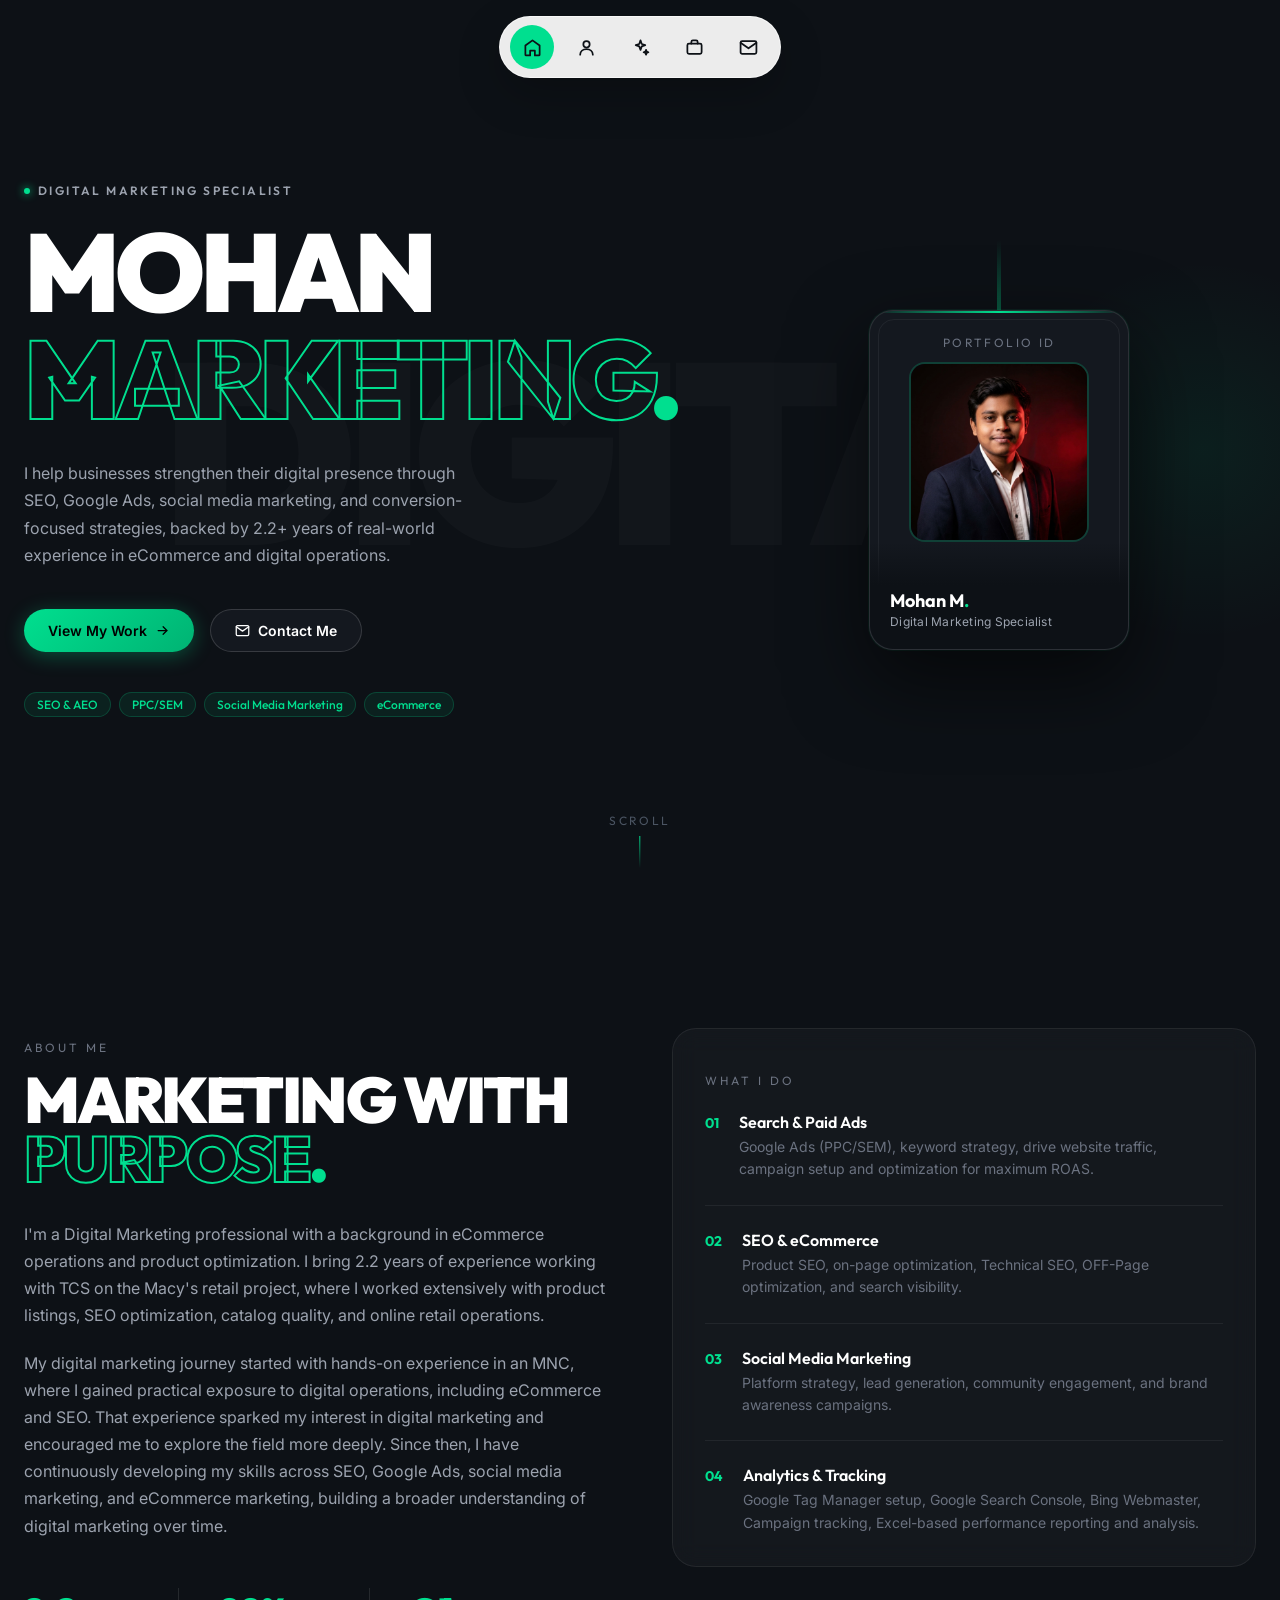
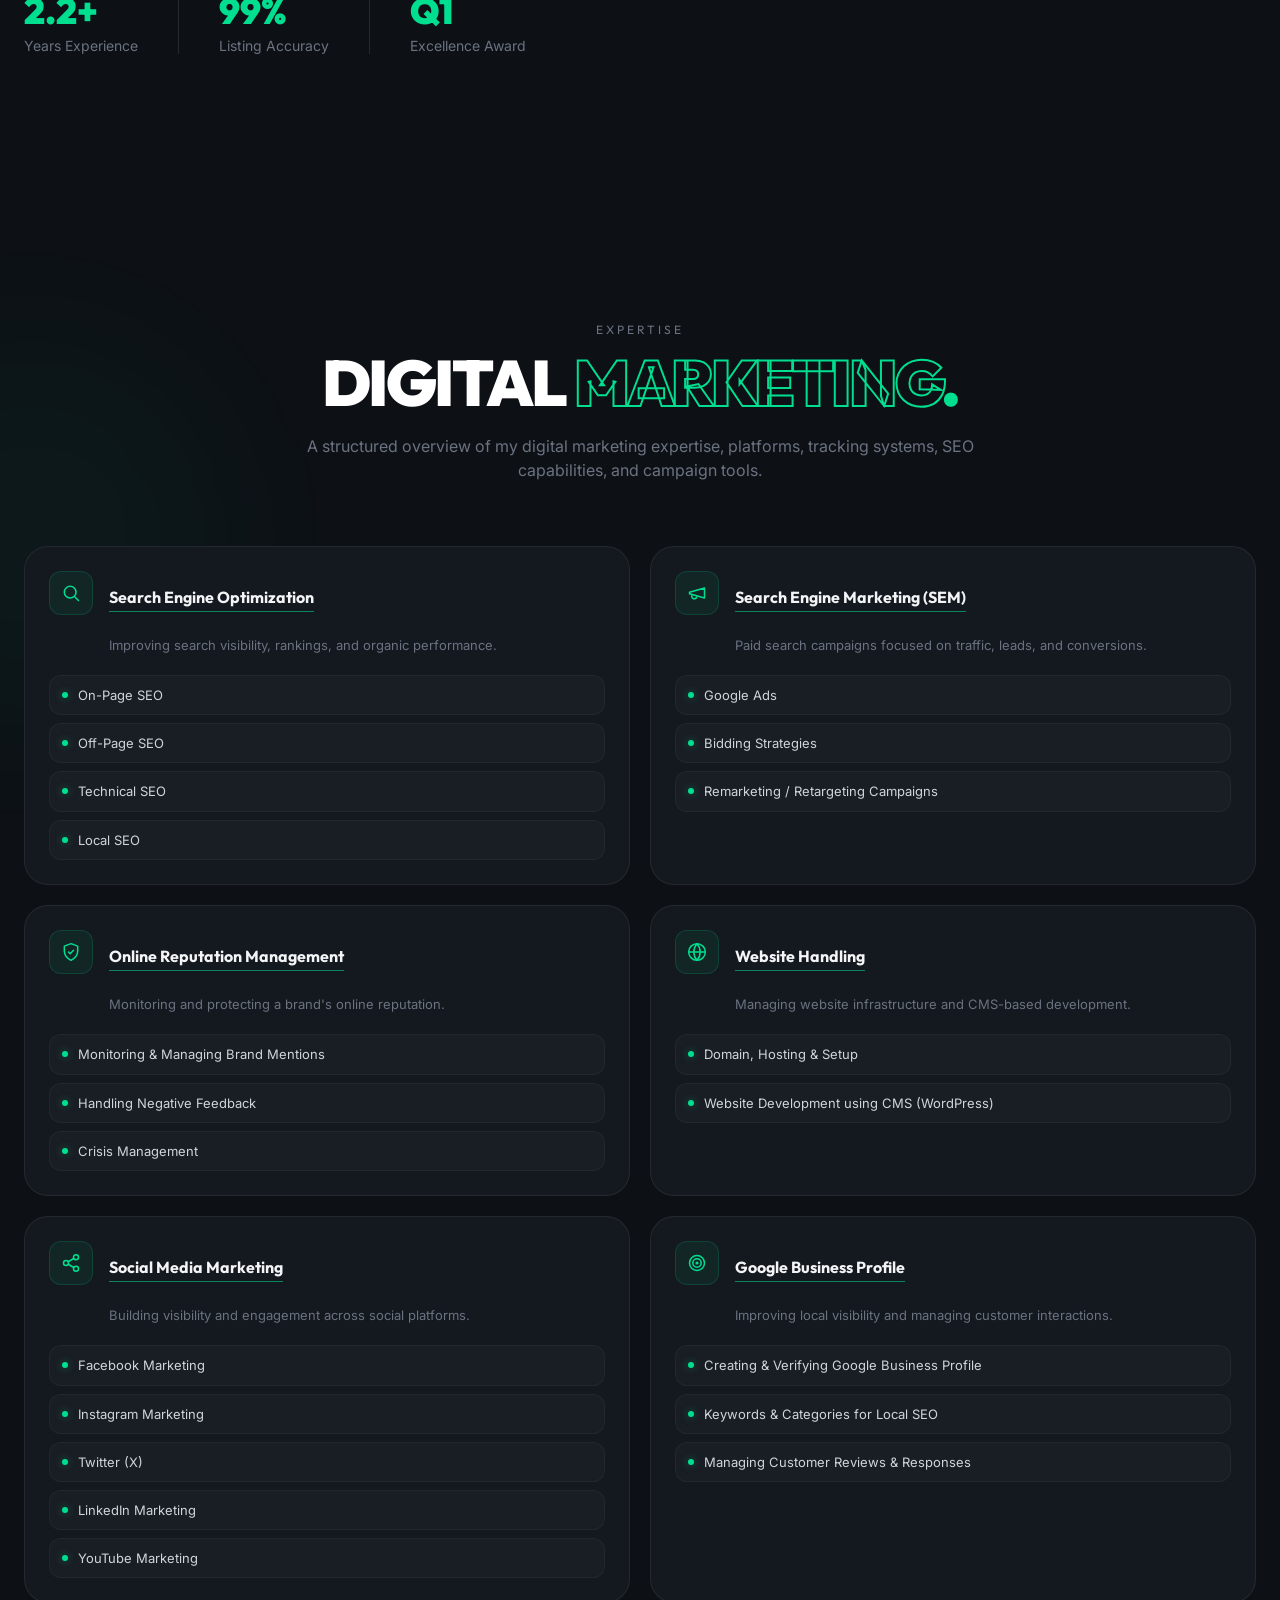
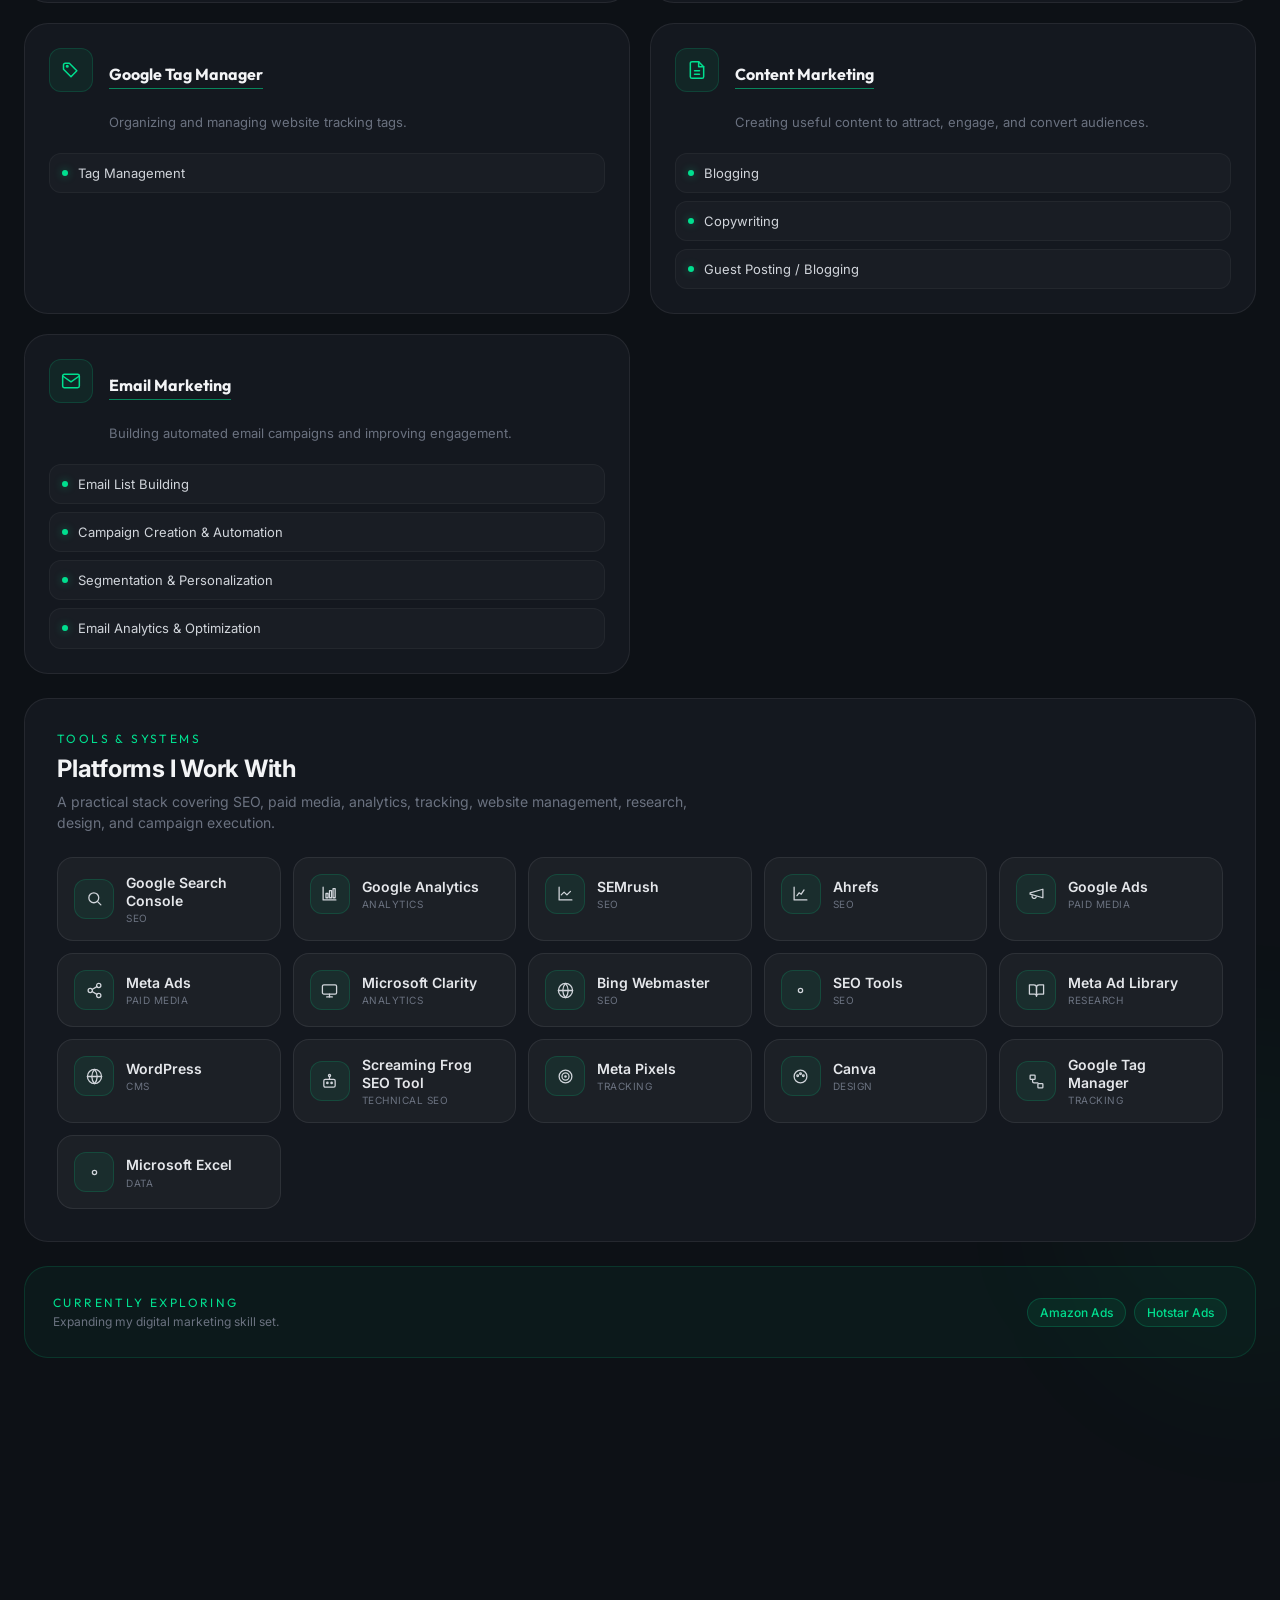
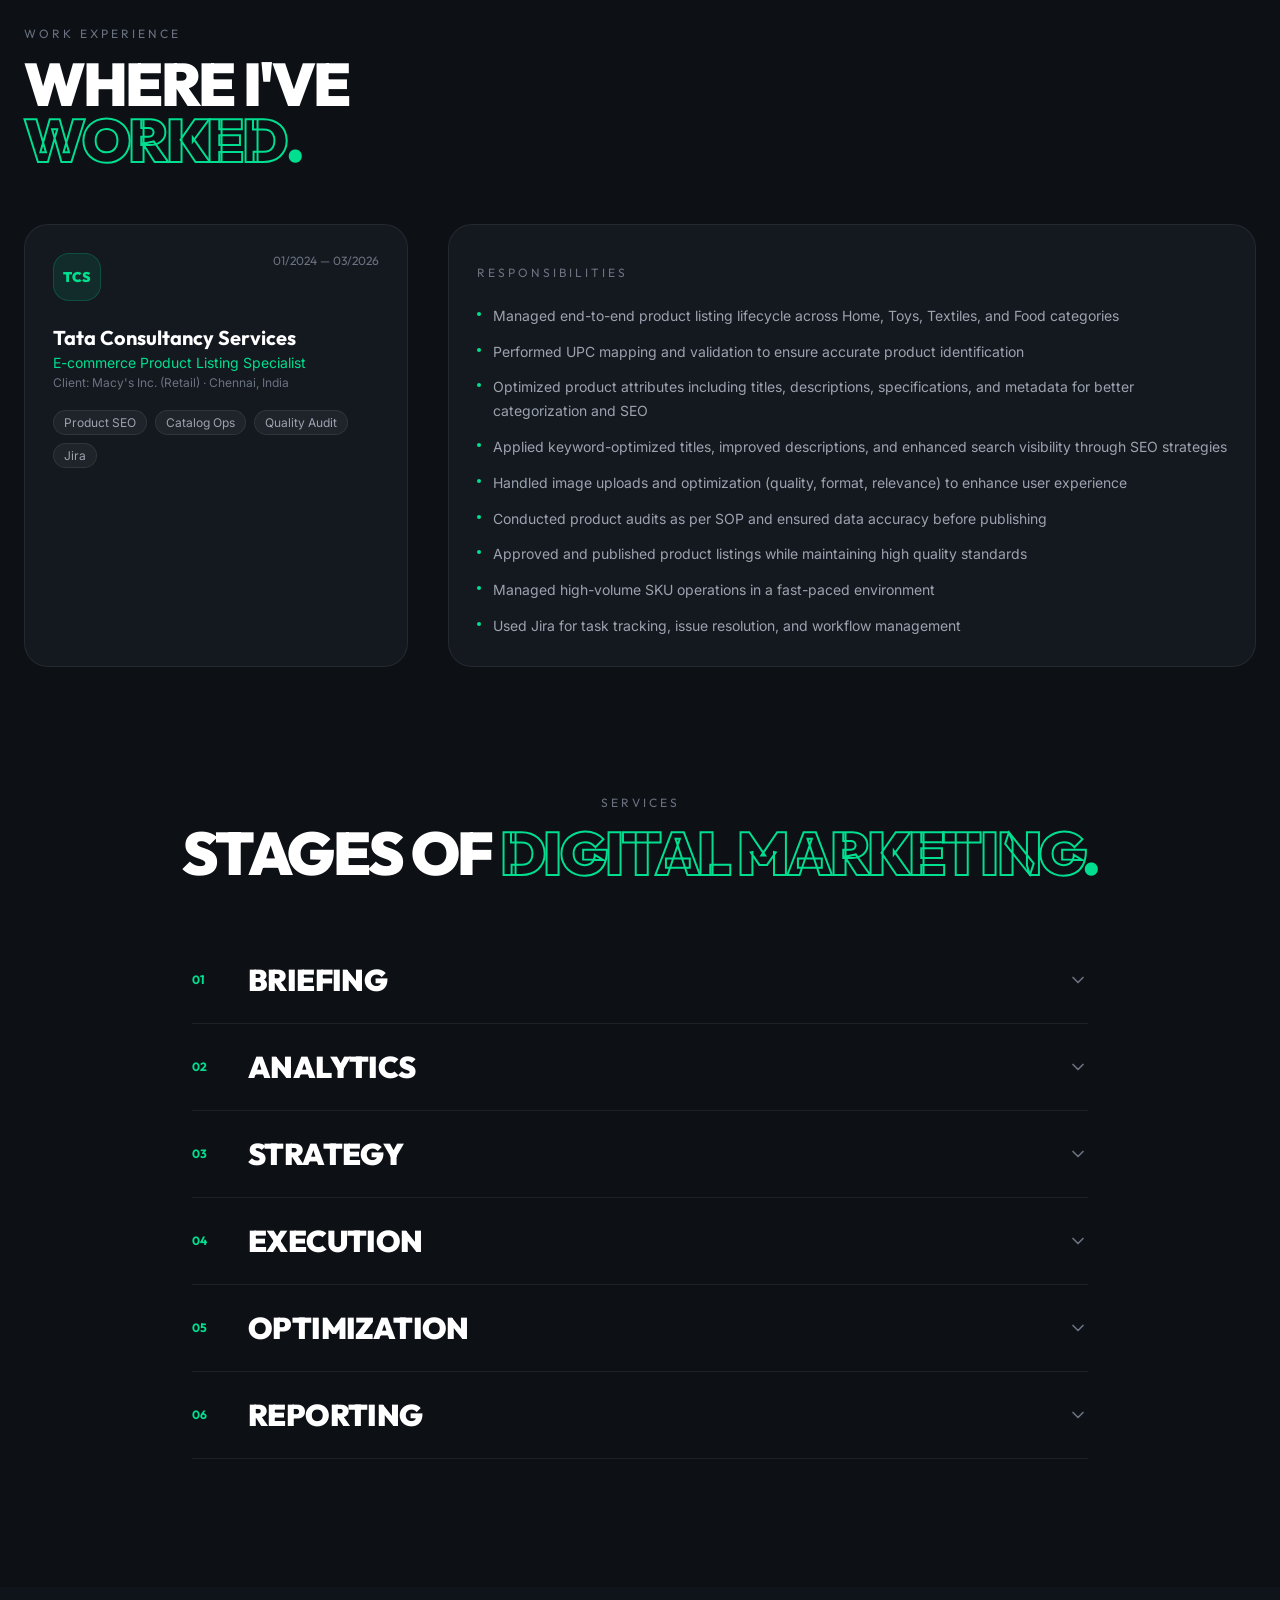
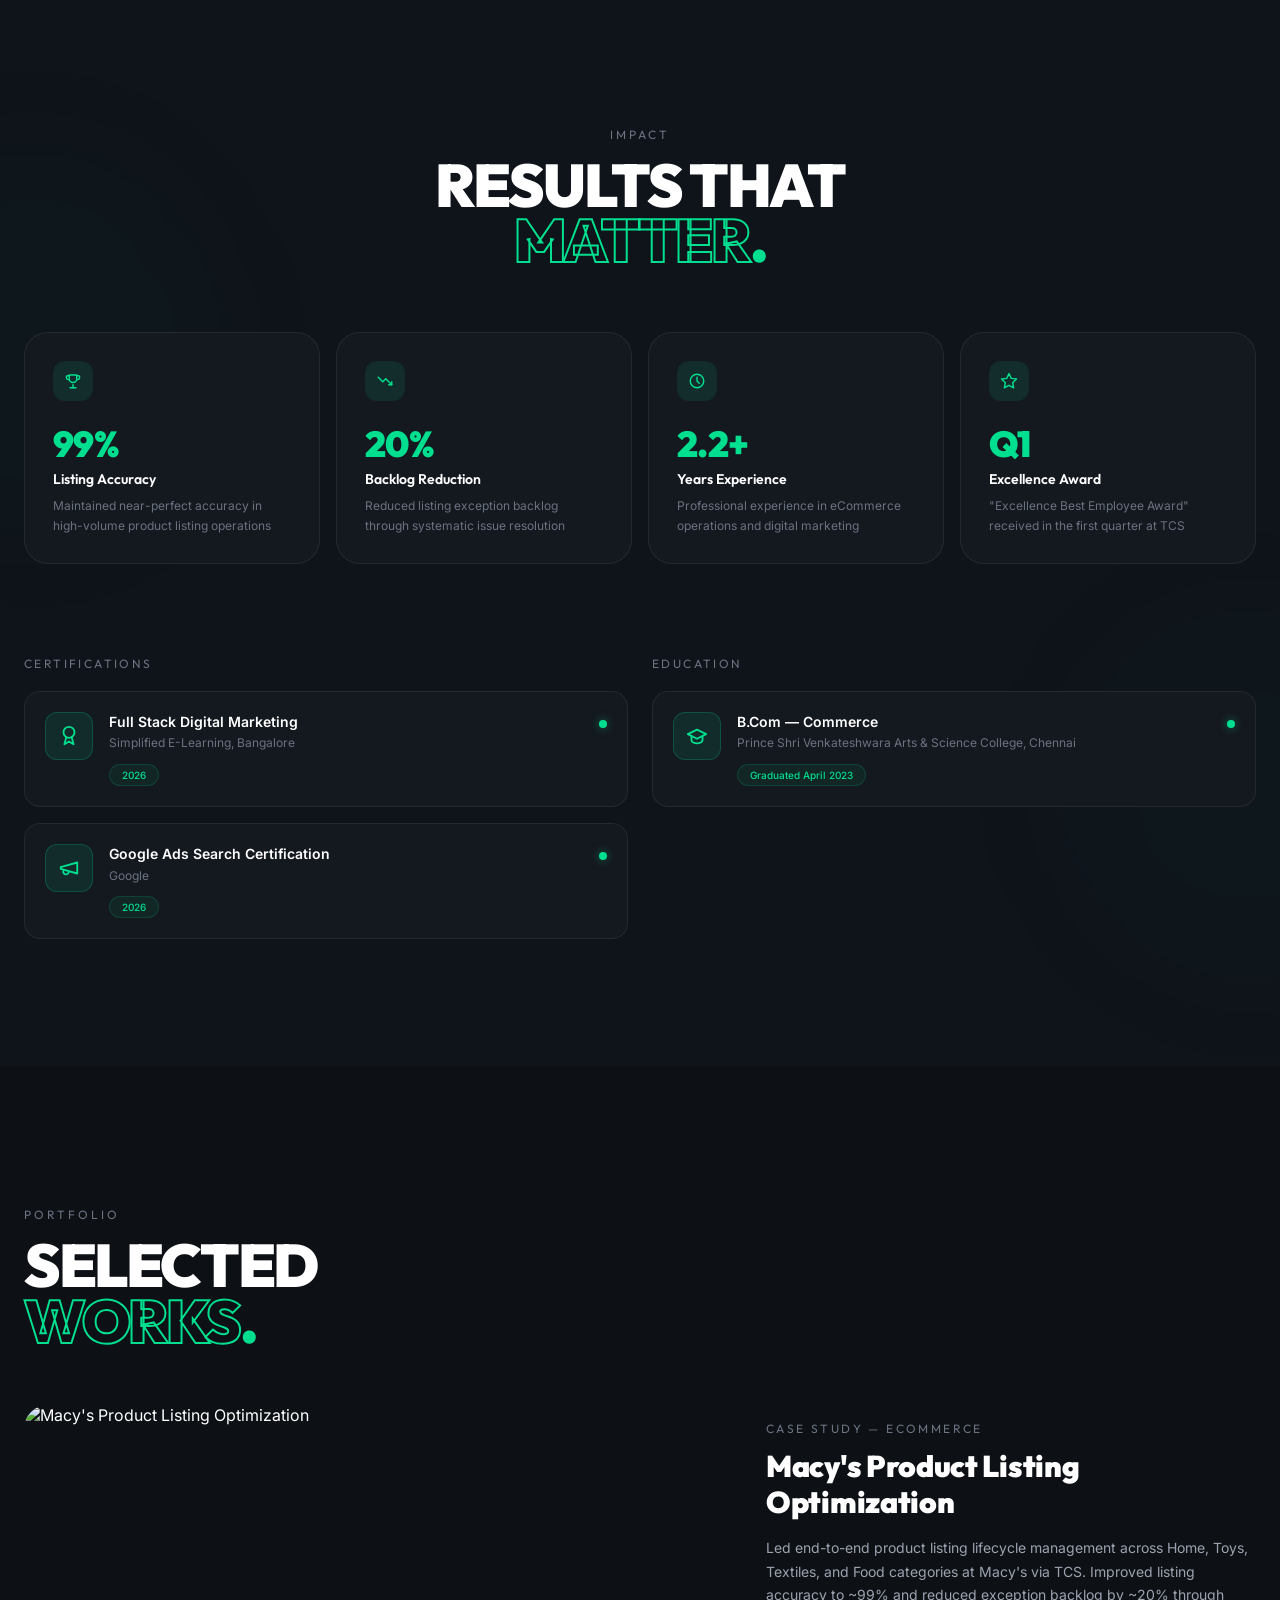
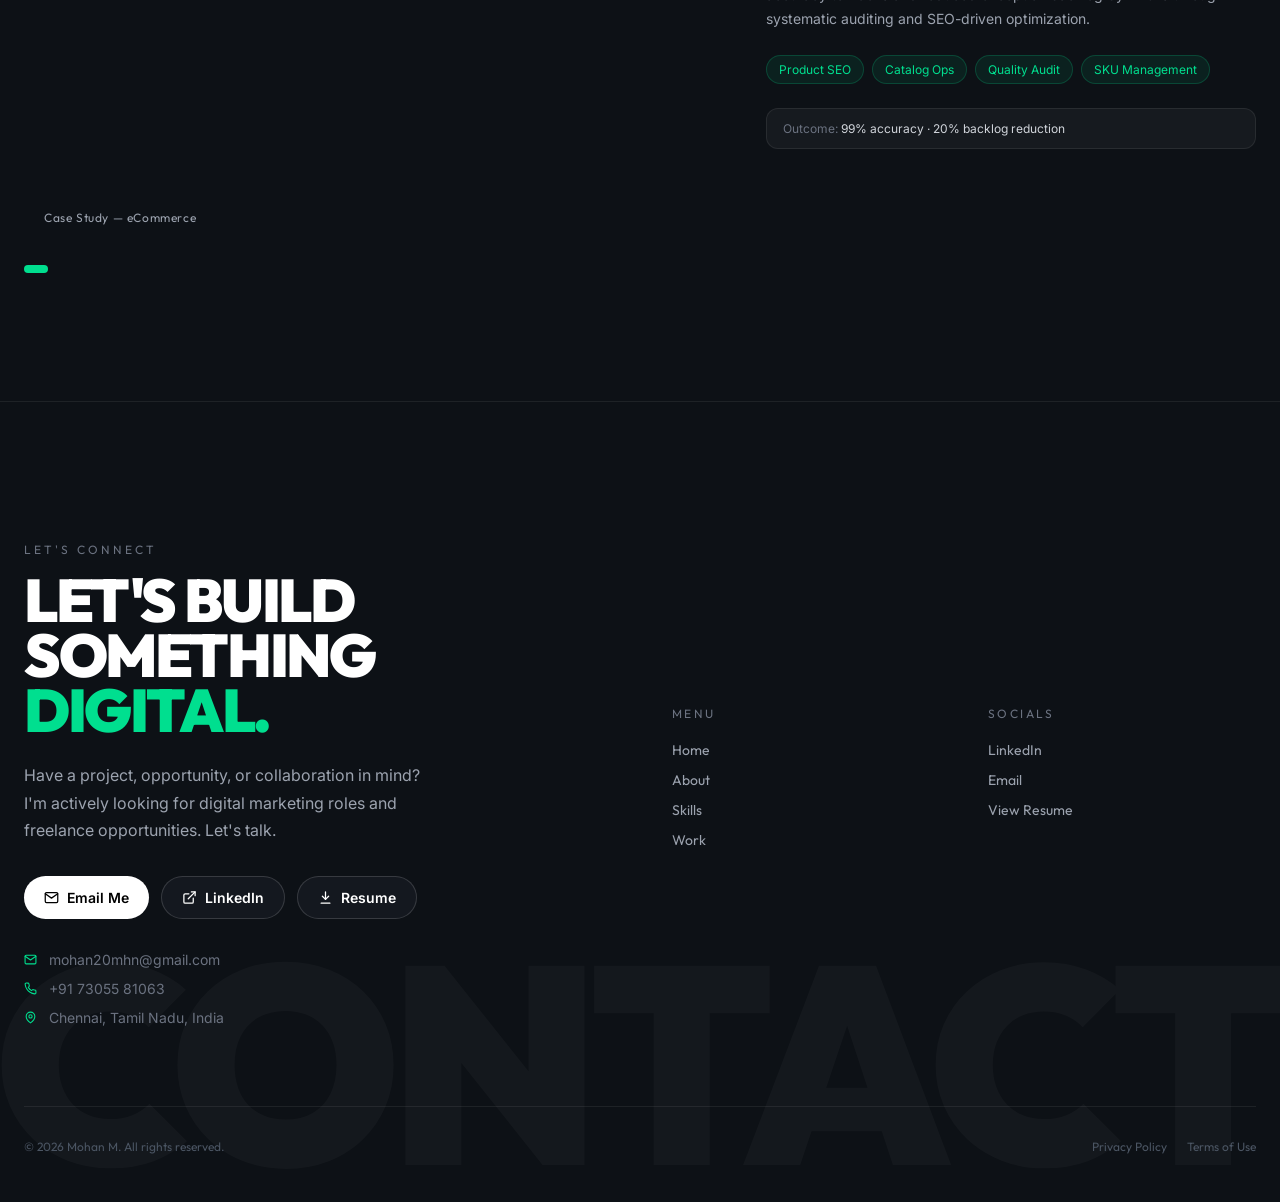
==== commit 3fde7eed: "Fix resume PDF link" ====
--- a/index.html
+++ b/index.html
@@ -508,7 +508,7 @@
             <div class="links">
               <a class="font-display" href="https://www.linkedin.com/in/mohan-m-19mhn2000" target="_blank" rel="noopener noreferrer">LinkedIn</a>
               <a class="font-display" href="mailto:mohan20mhn@gmail.com">Email</a>
-              <a class="font-display" href="assets/mohan-m-resume.pdf" download>Resume</a>
+              <a class="font-display" href="assets/mohan-m-resume.pdf" target="_blank">View Resume</a>
             </div>
           </div>
         </div>
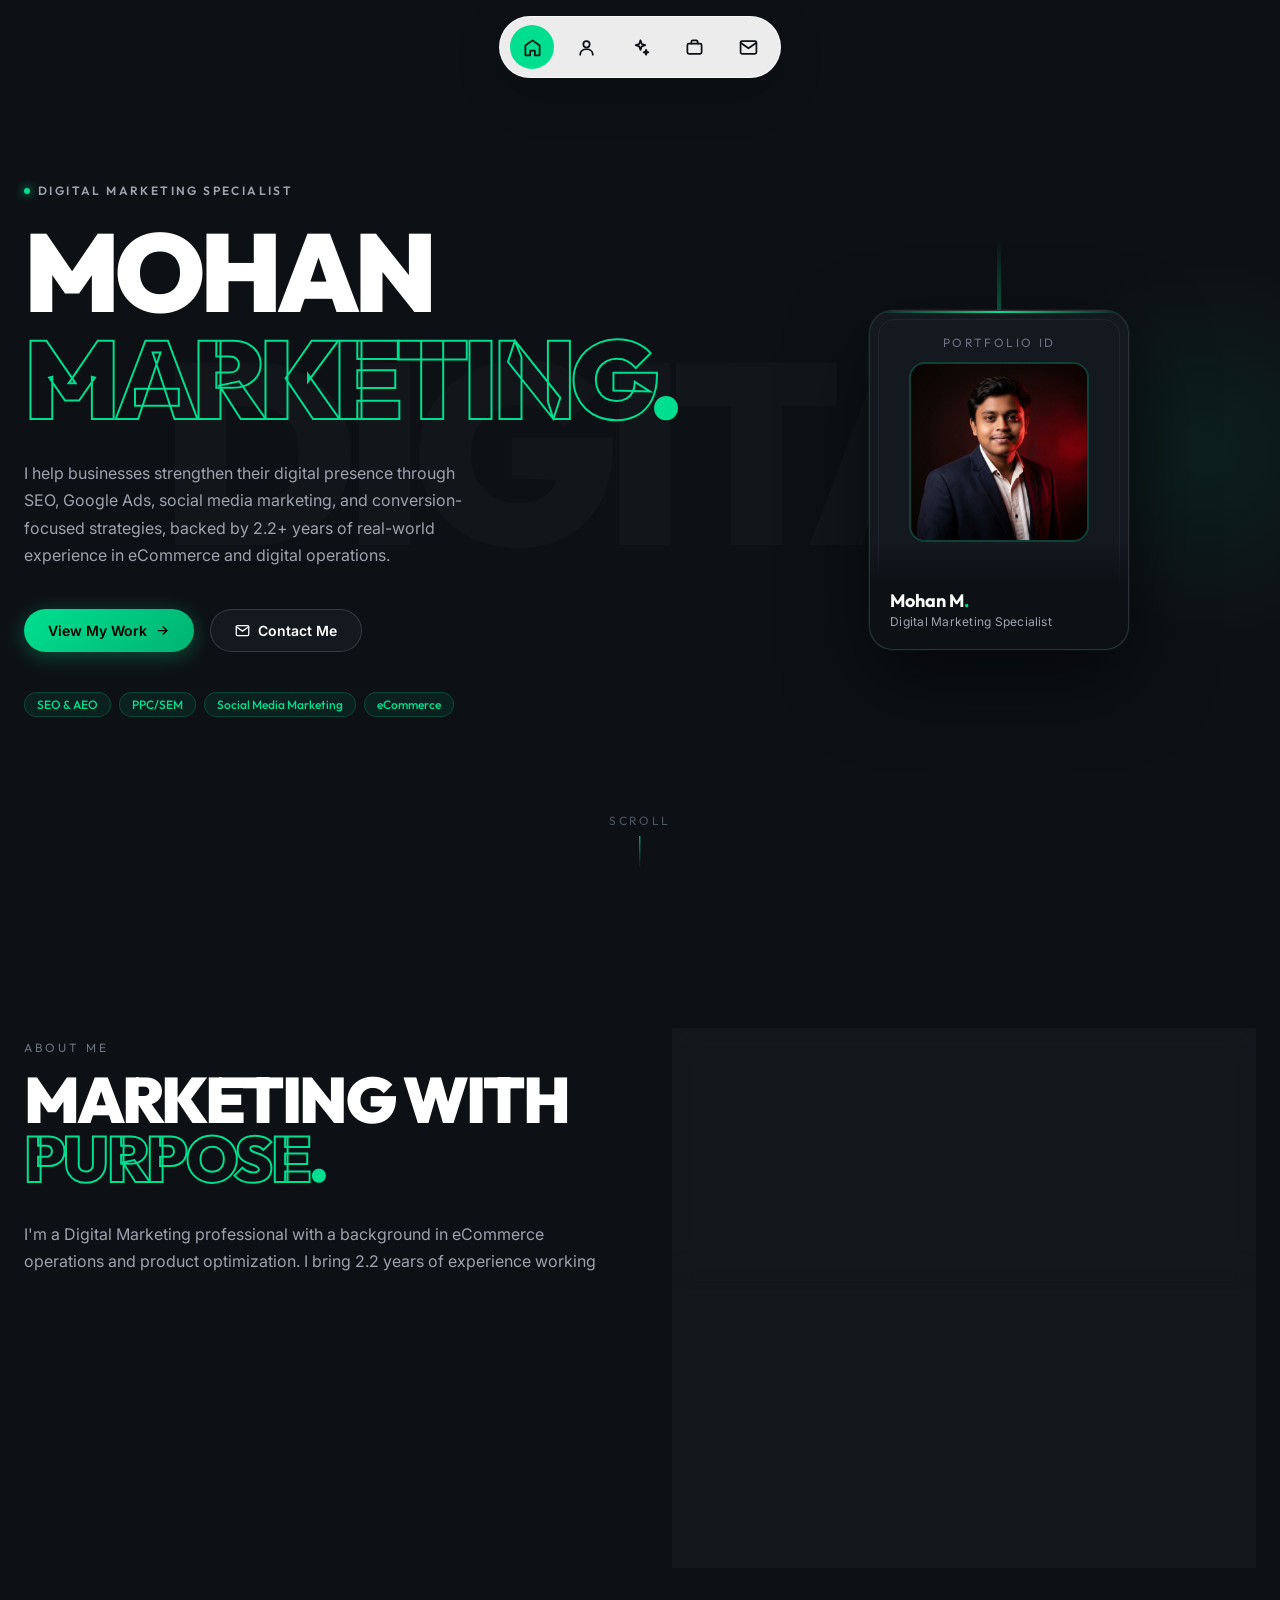
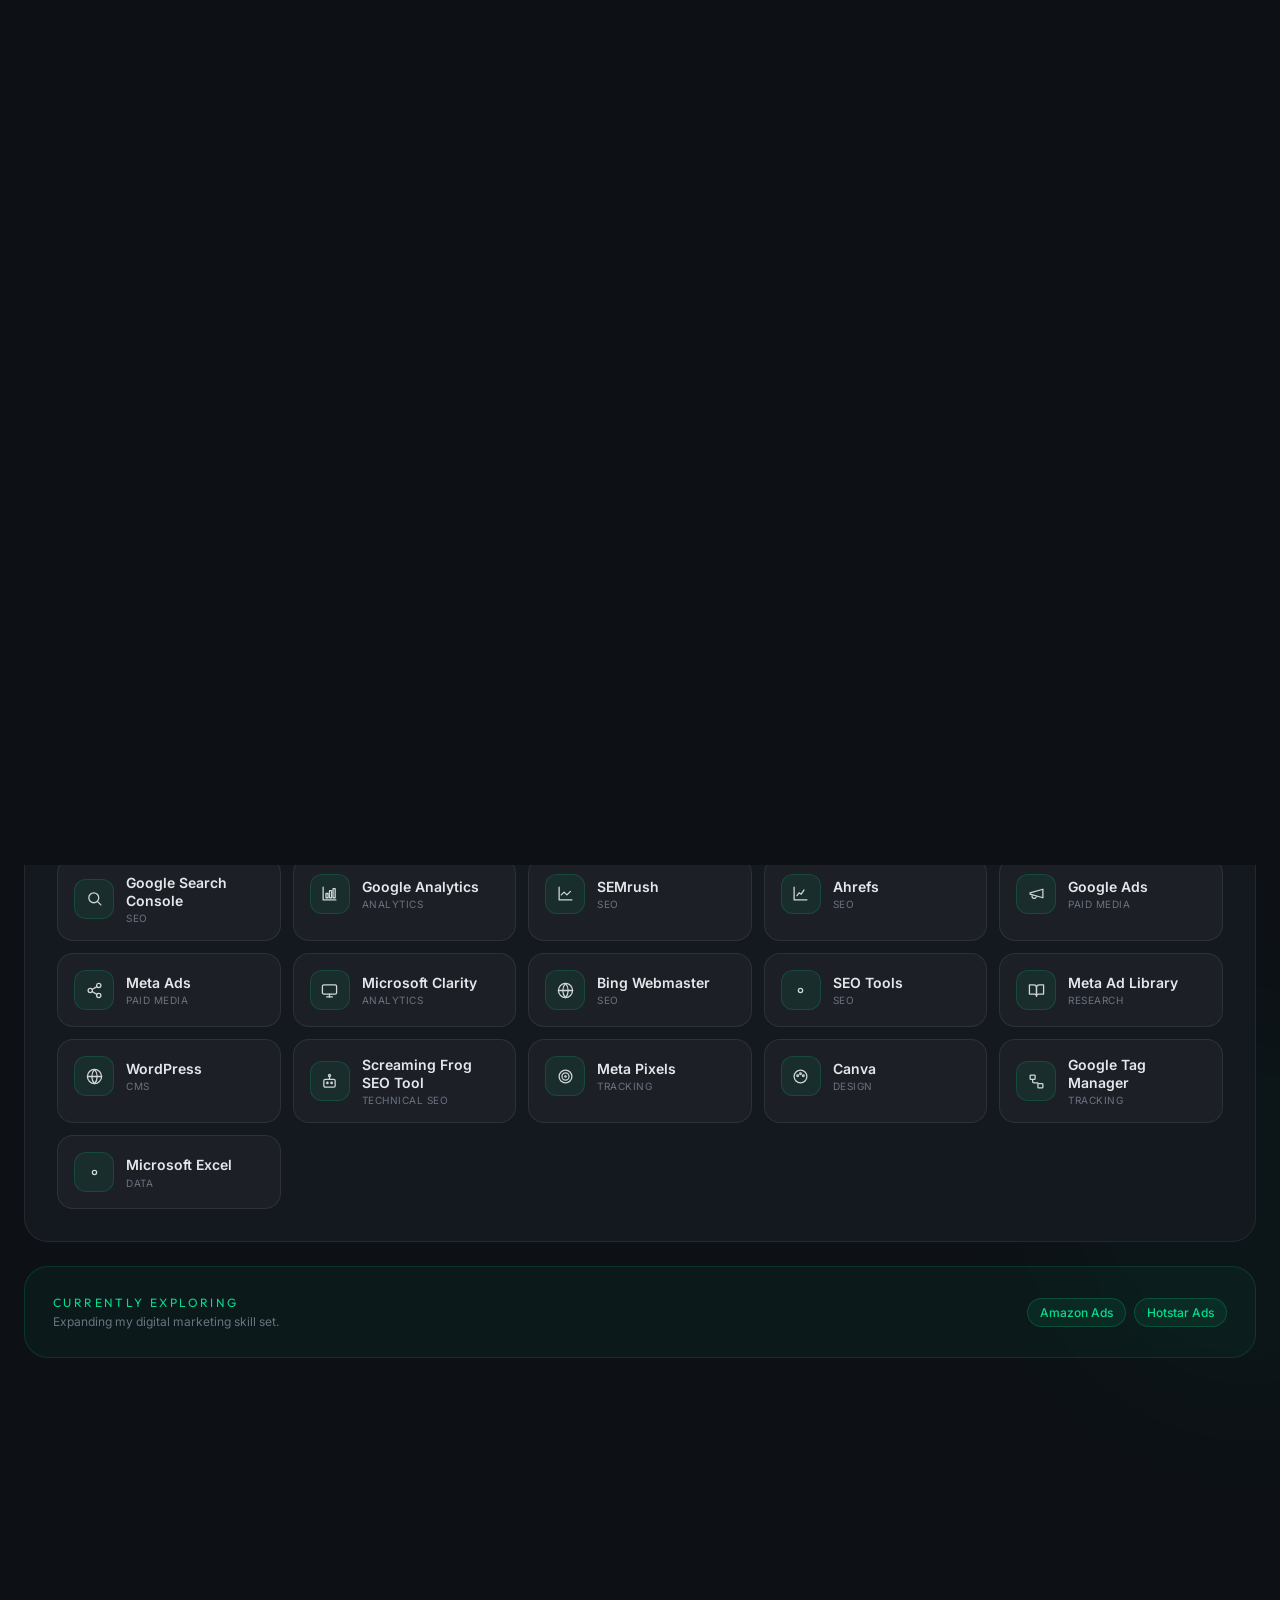
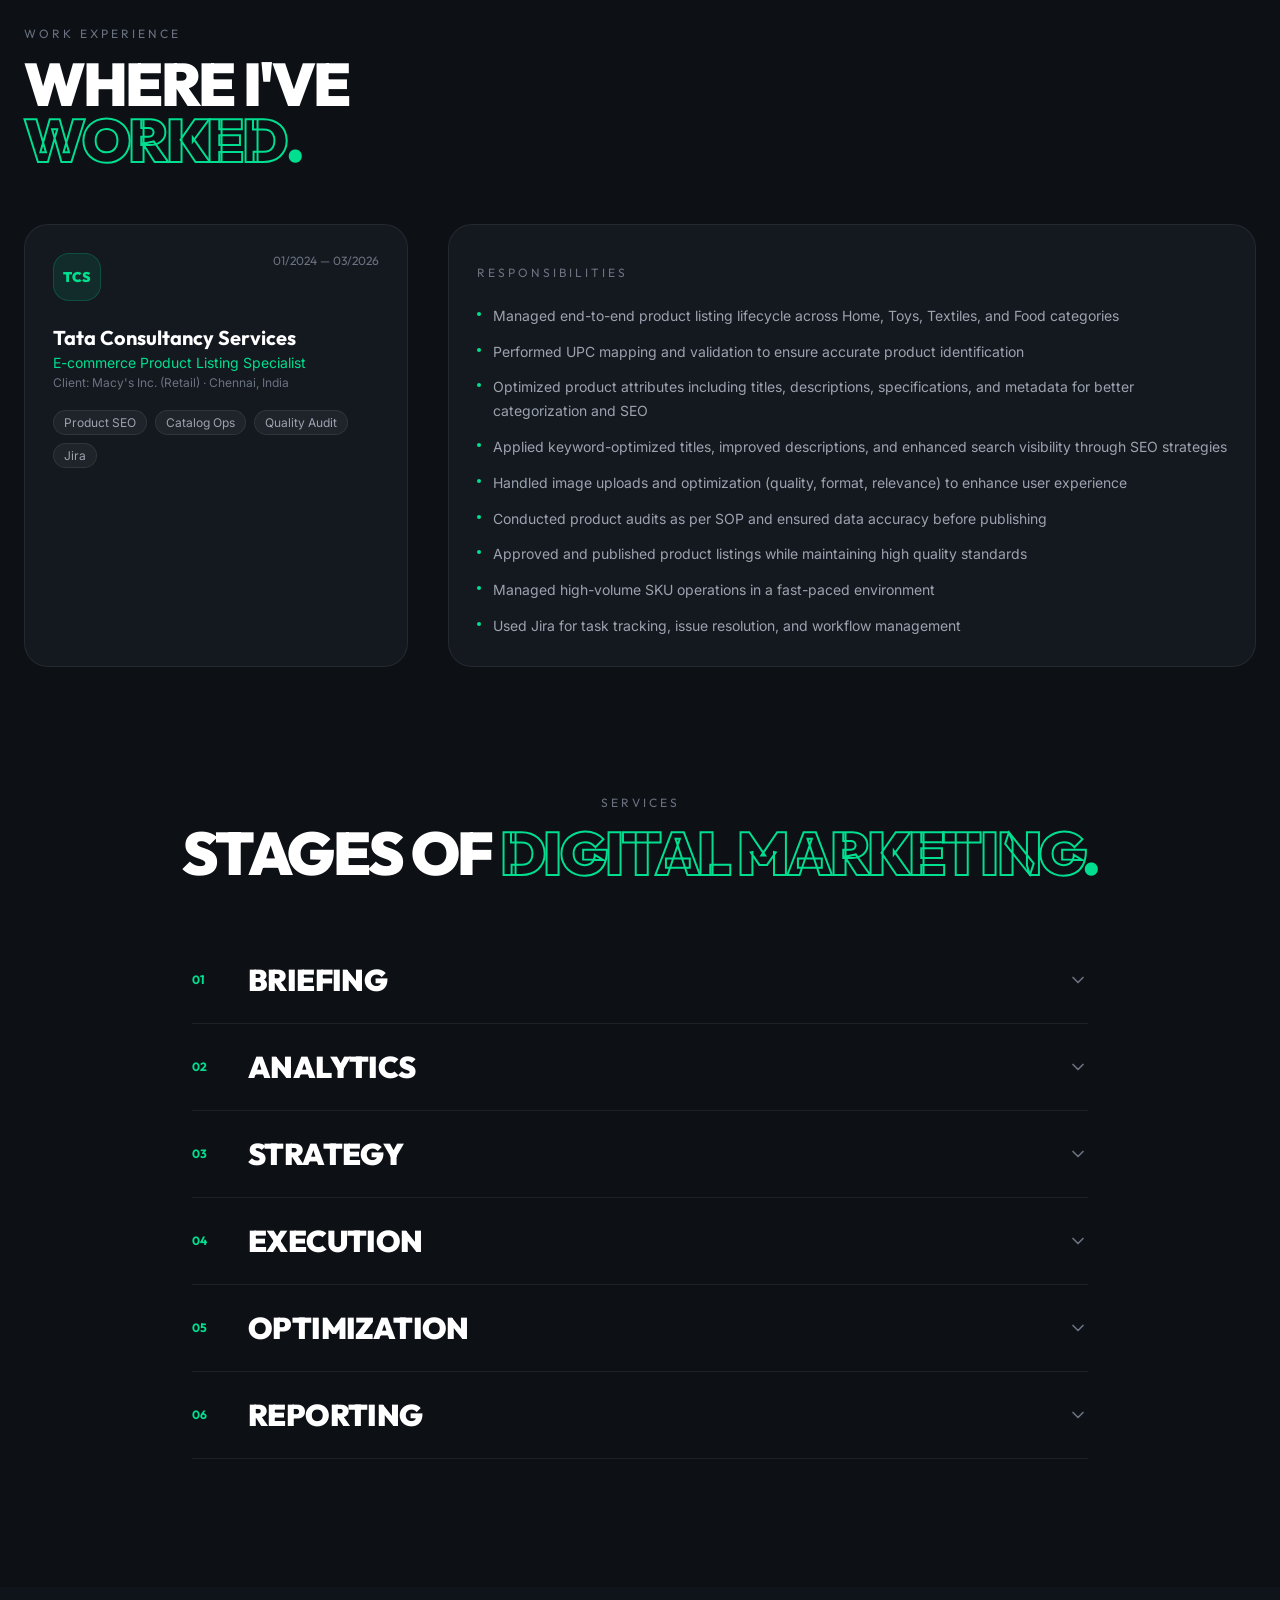
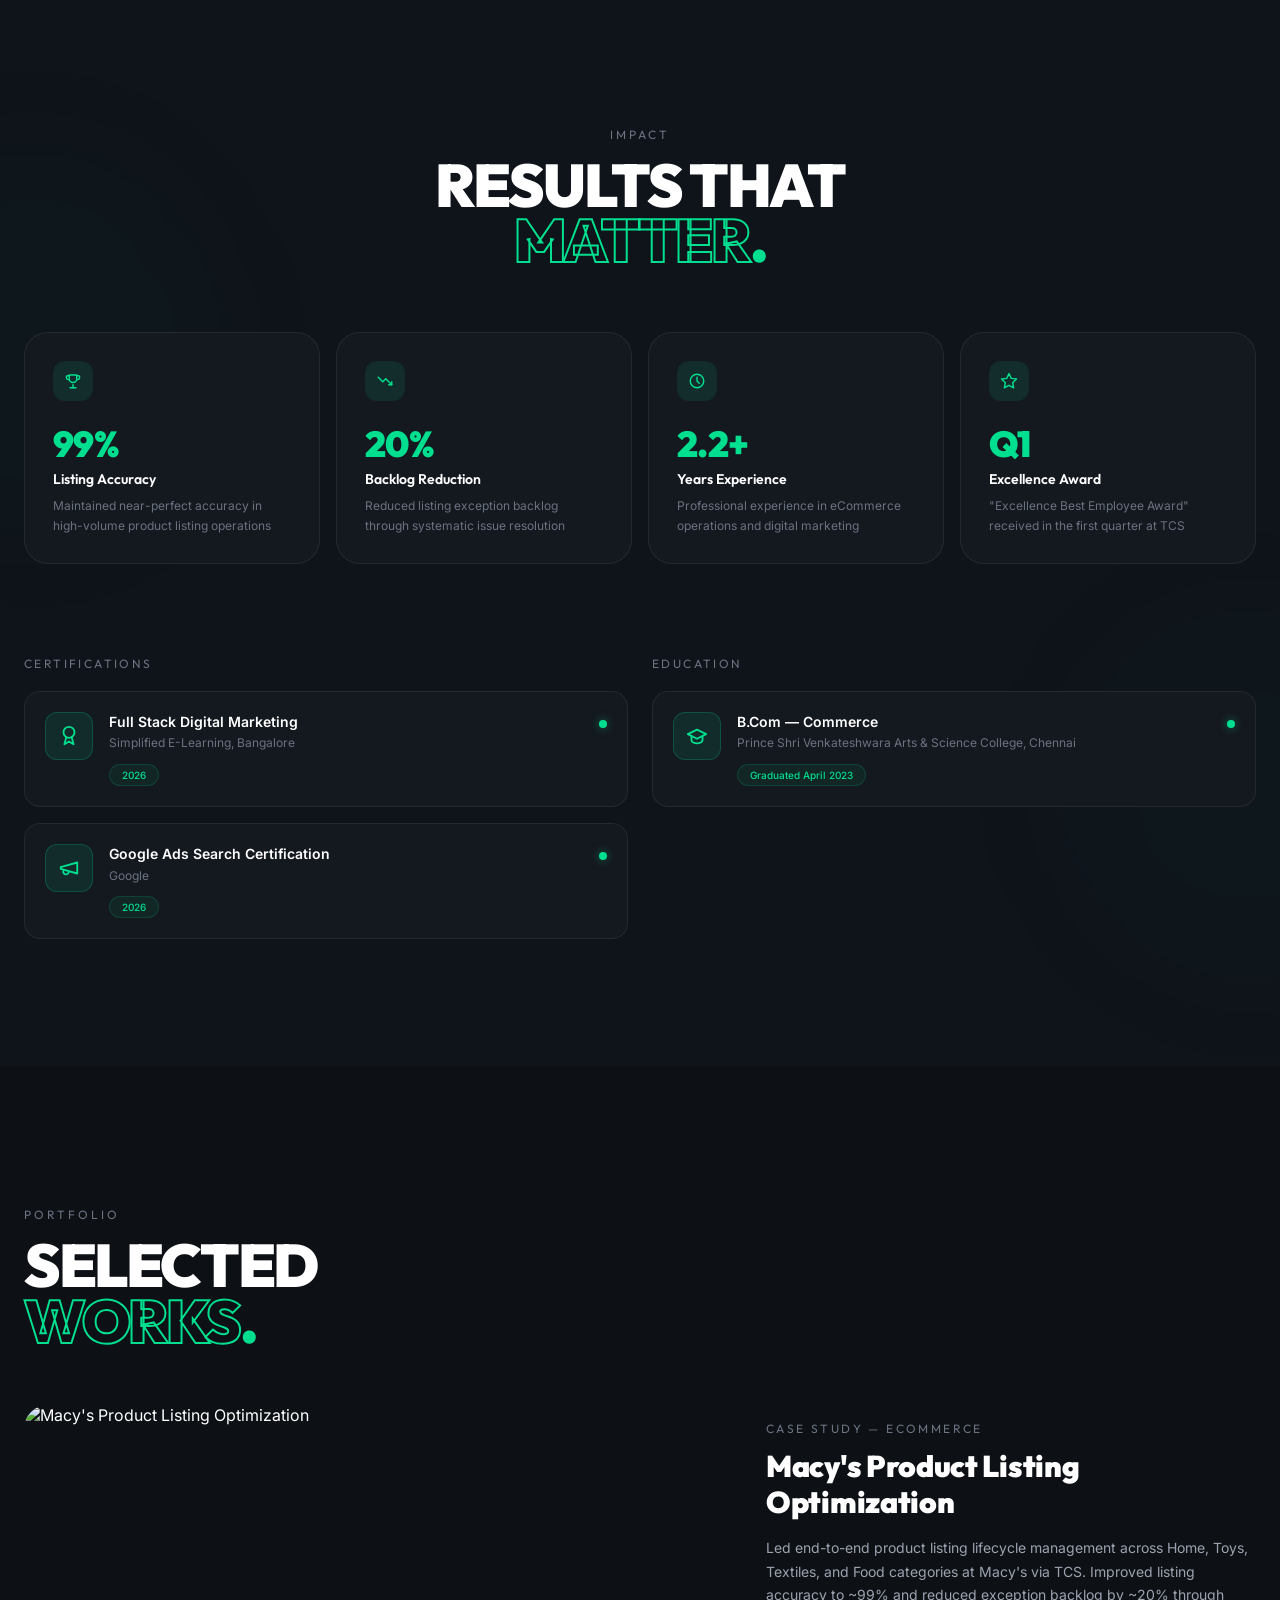
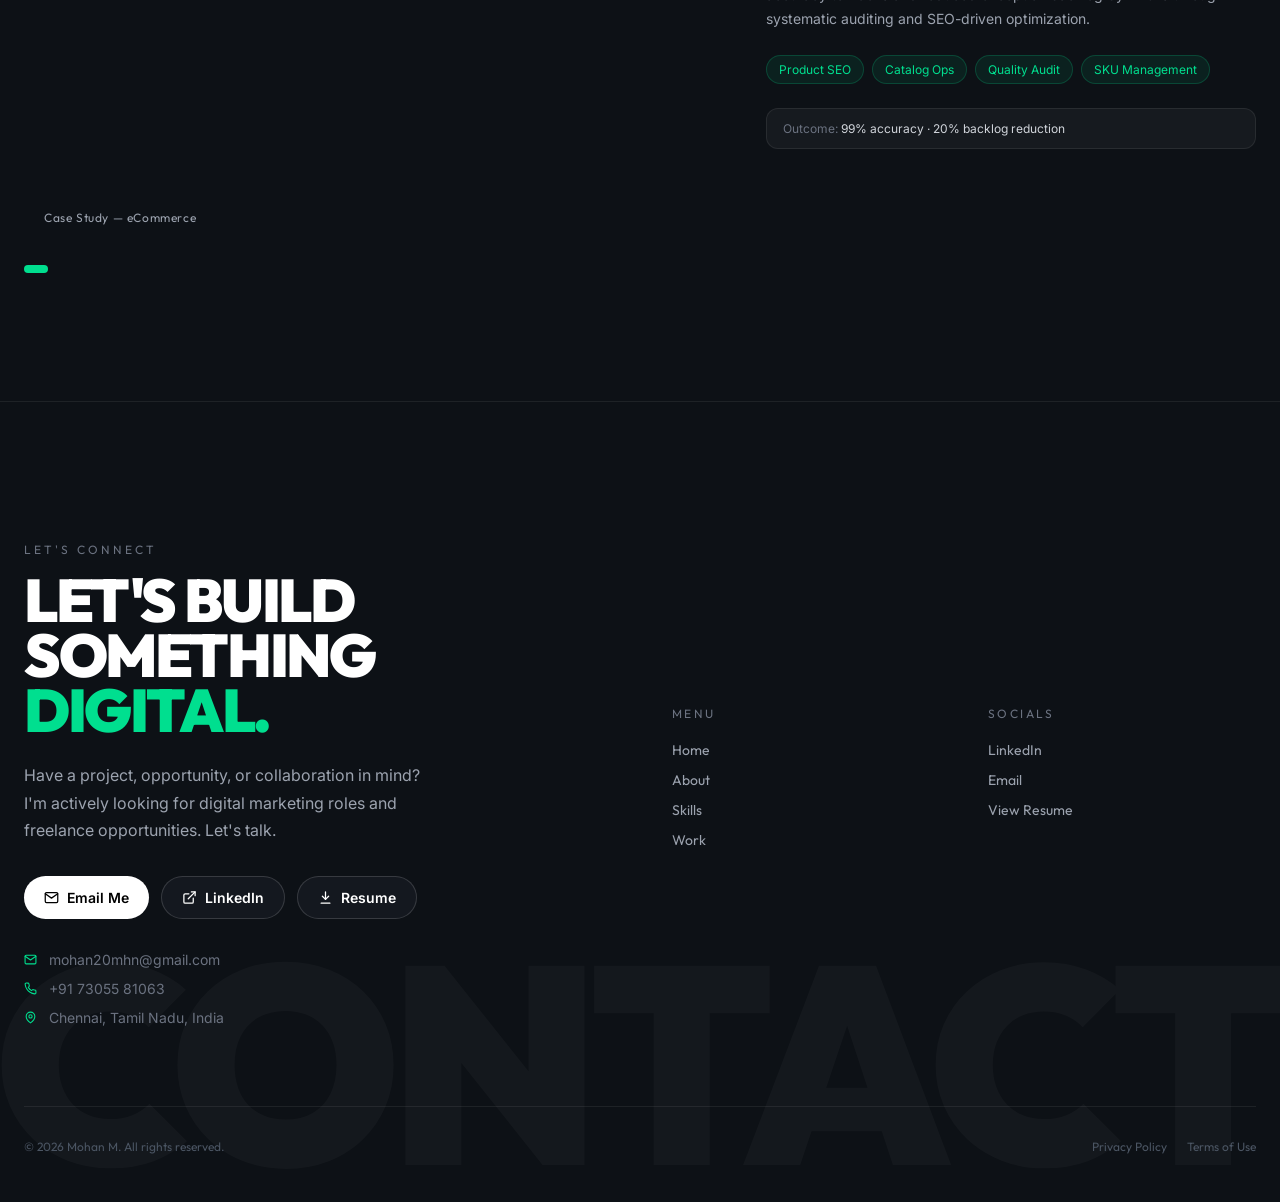
==== commit f727bcaf: "Fix resume PDF link" ====
--- a/index.html
+++ b/index.html
@@ -508,7 +508,7 @@
             <div class="links">
               <a class="font-display" href="https://www.linkedin.com/in/mohan-m-19mhn2000" target="_blank" rel="noopener noreferrer">LinkedIn</a>
               <a class="font-display" href="mailto:mohan20mhn@gmail.com">Email</a>
-              <a class="font-display" href="assets/mohan-m-resume.pdf" target="_blank">View Resume</a>
+              <a class="font-display" href="assets/mohan-m-resume.pdf" target="_blank" rel="noopener">View Resume</a>
             </div>
           </div>
         </div>
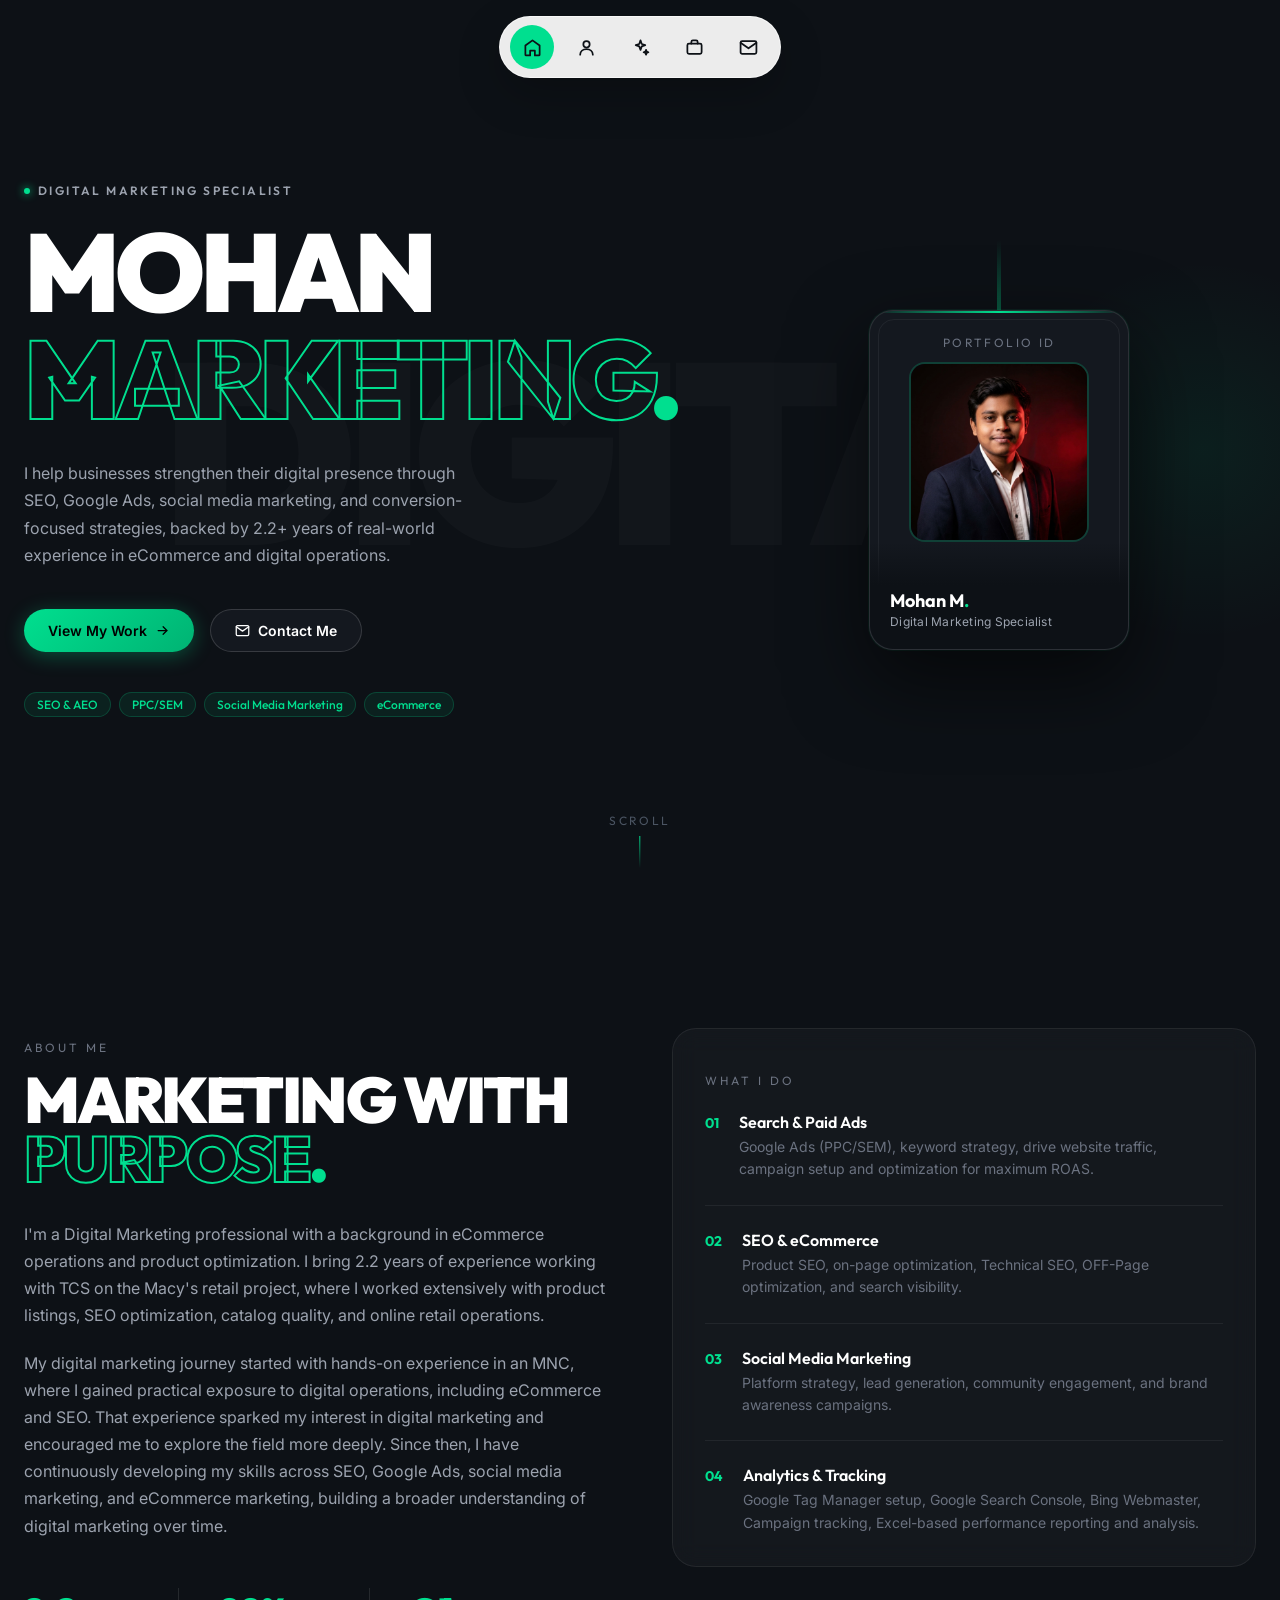
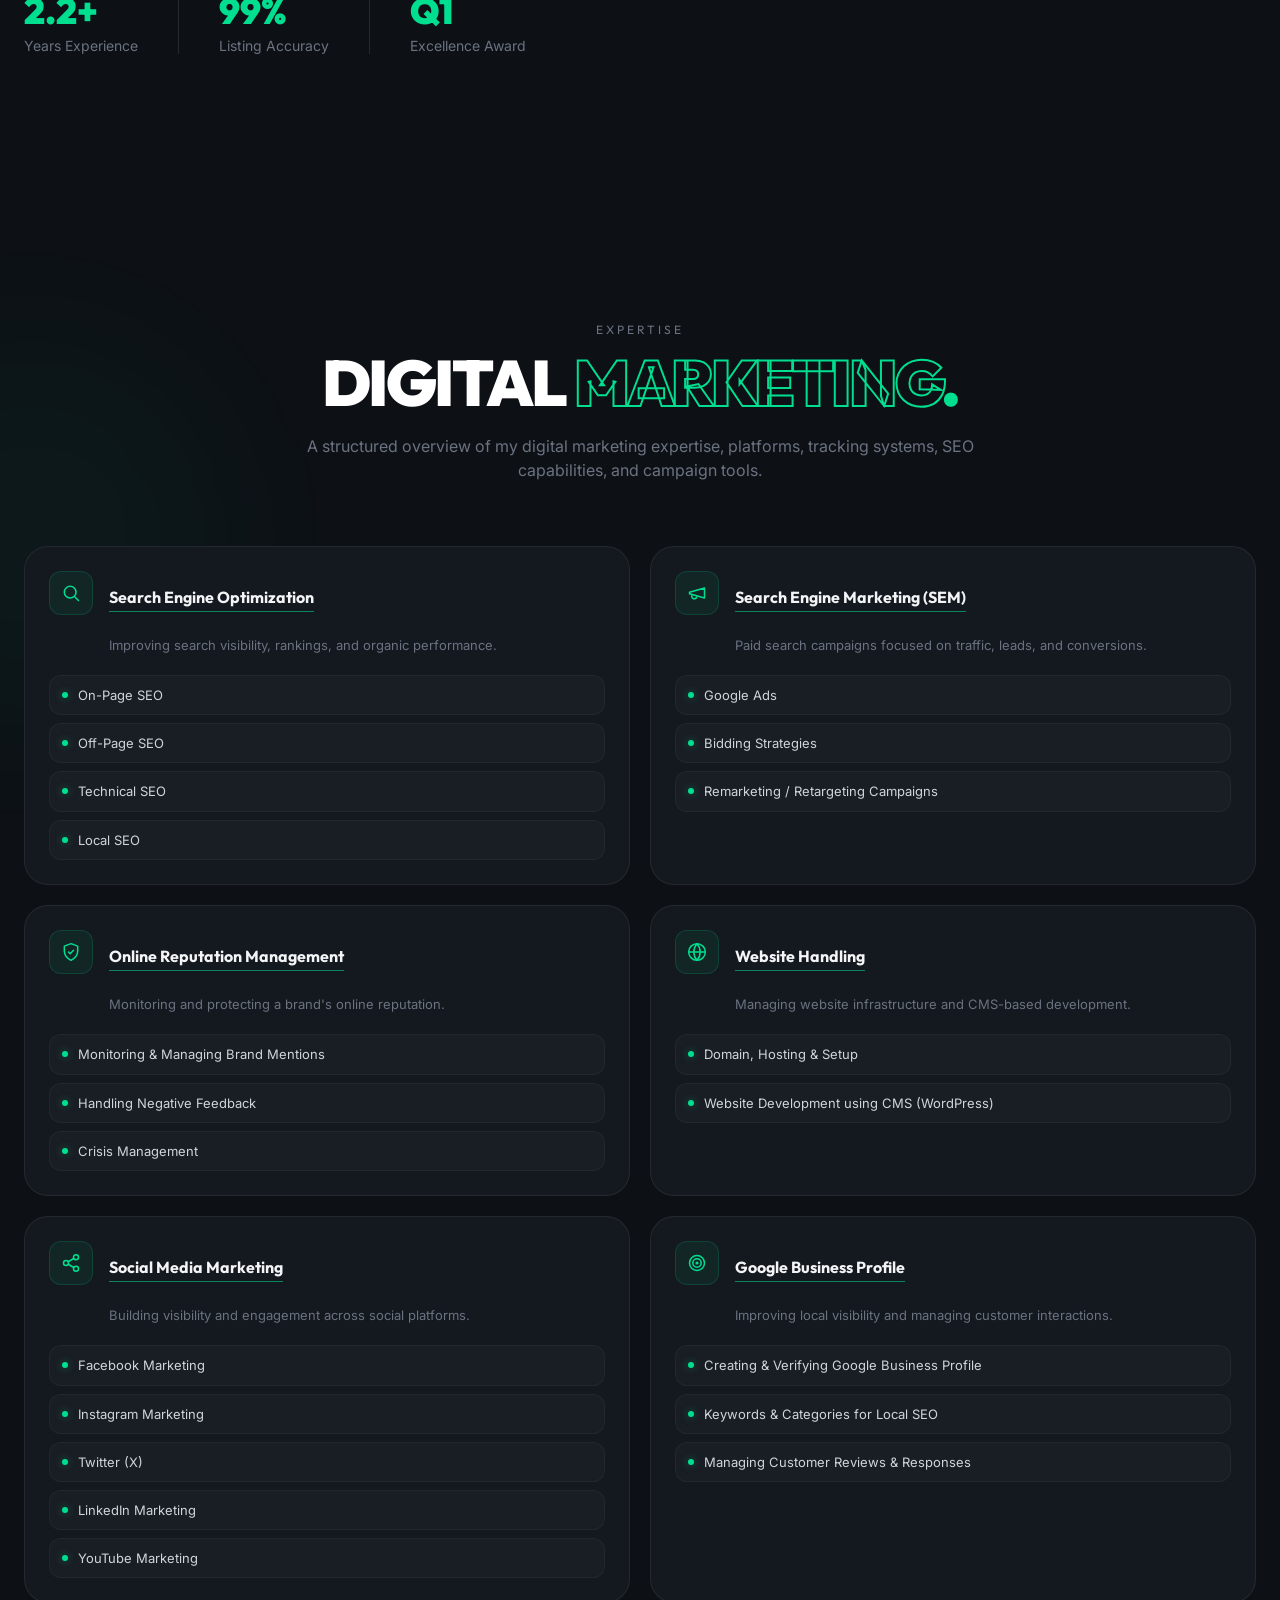
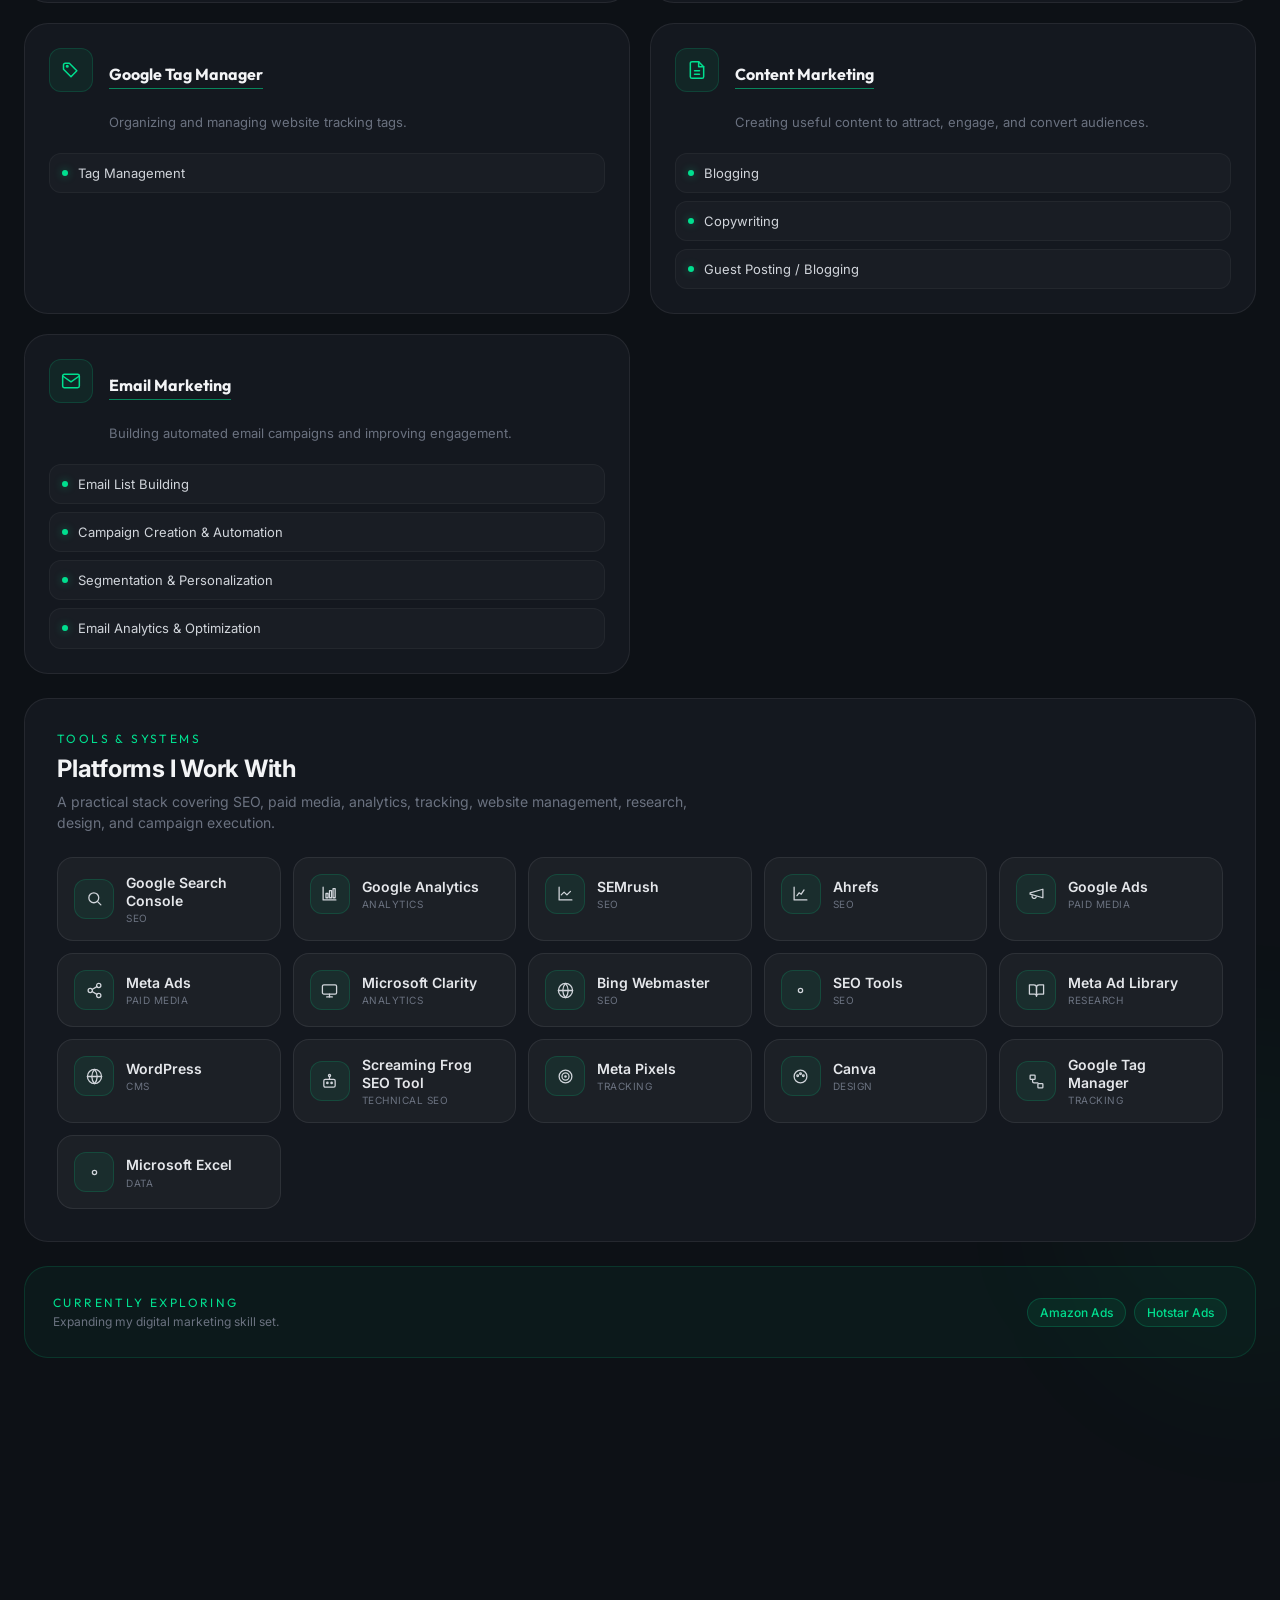
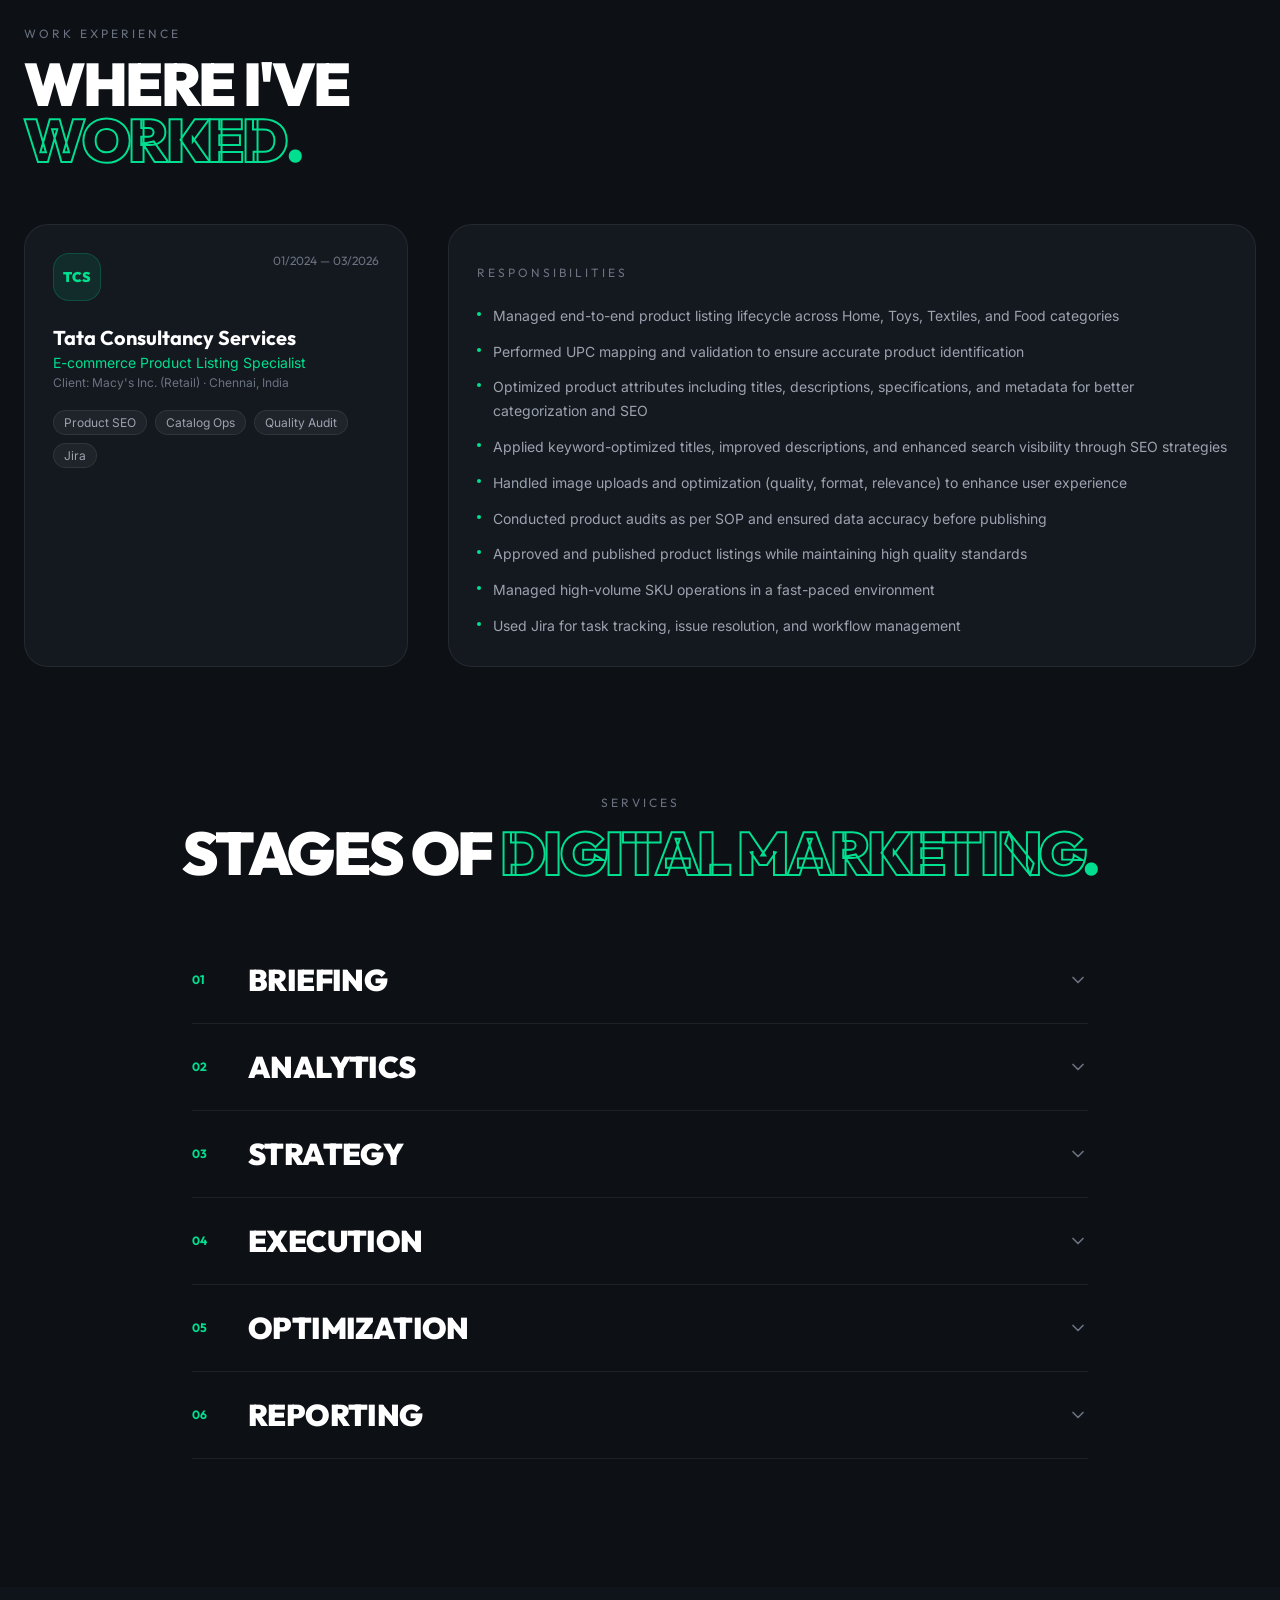
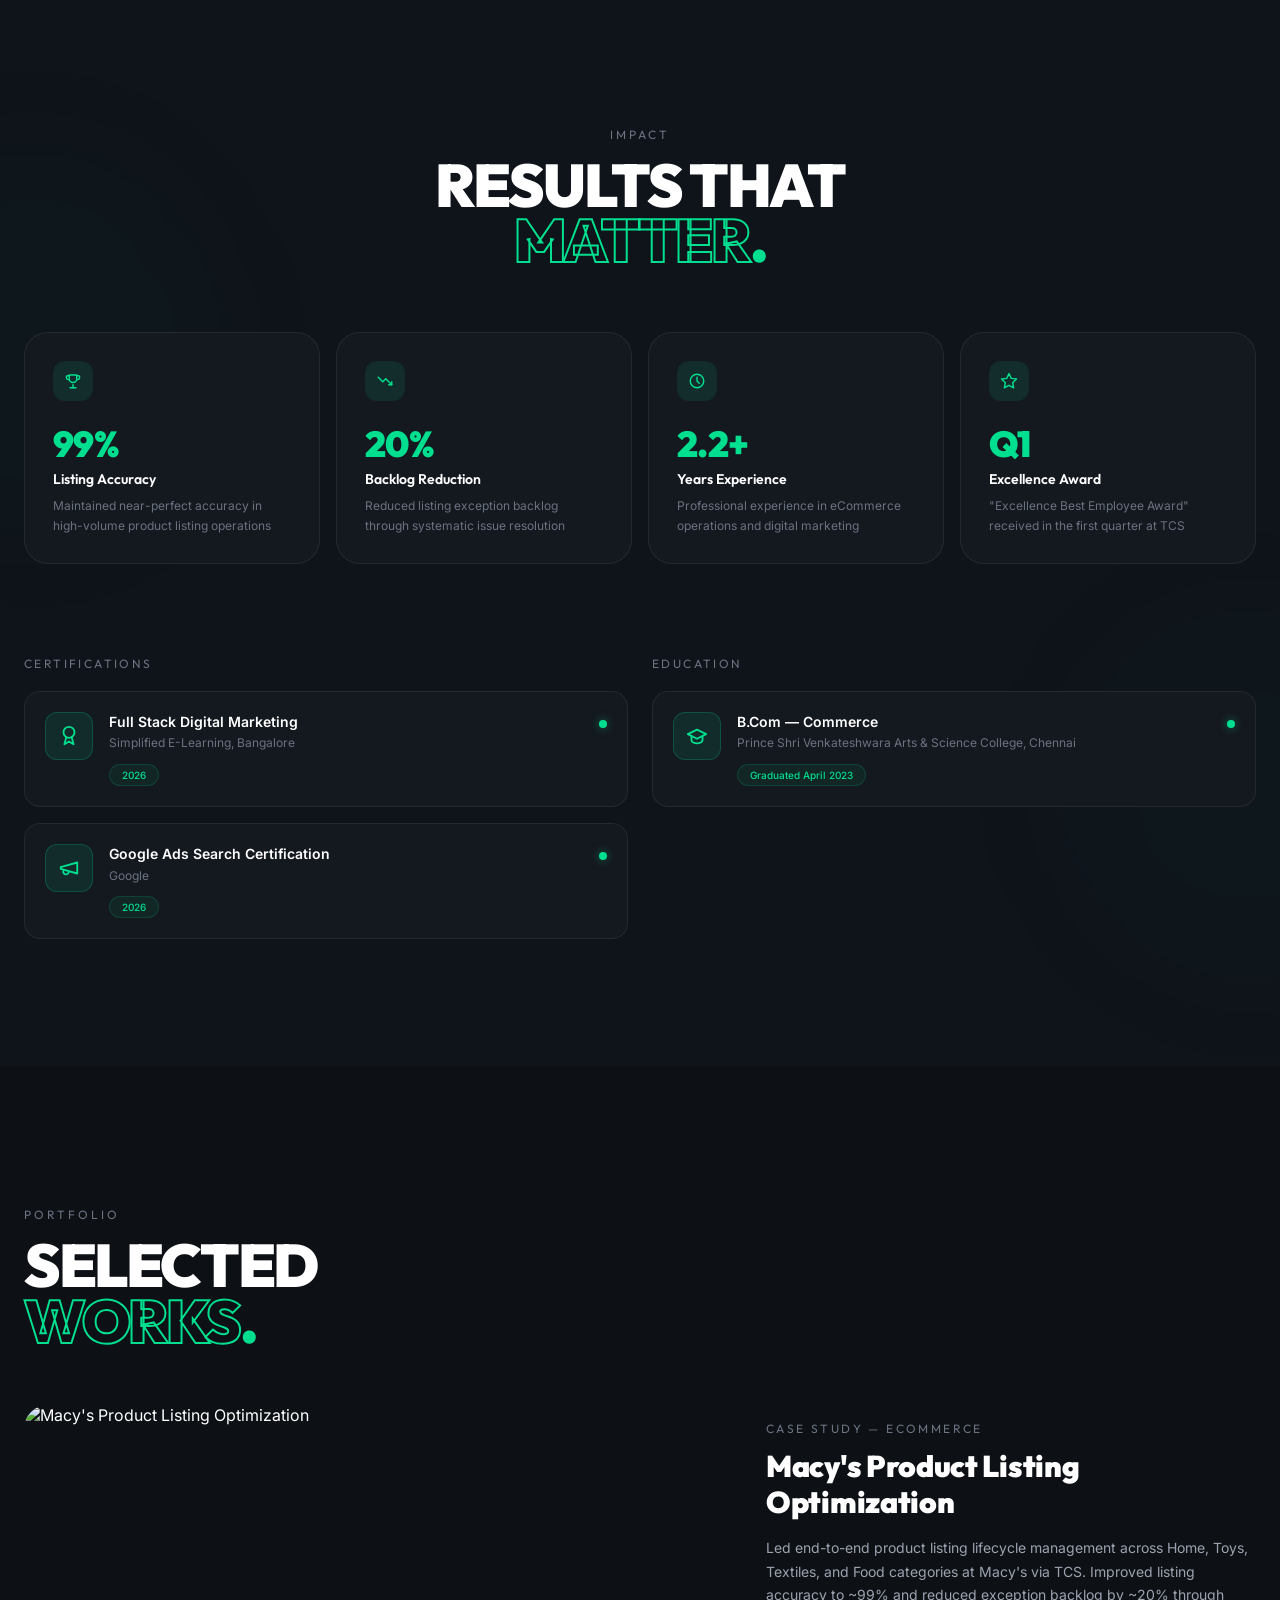
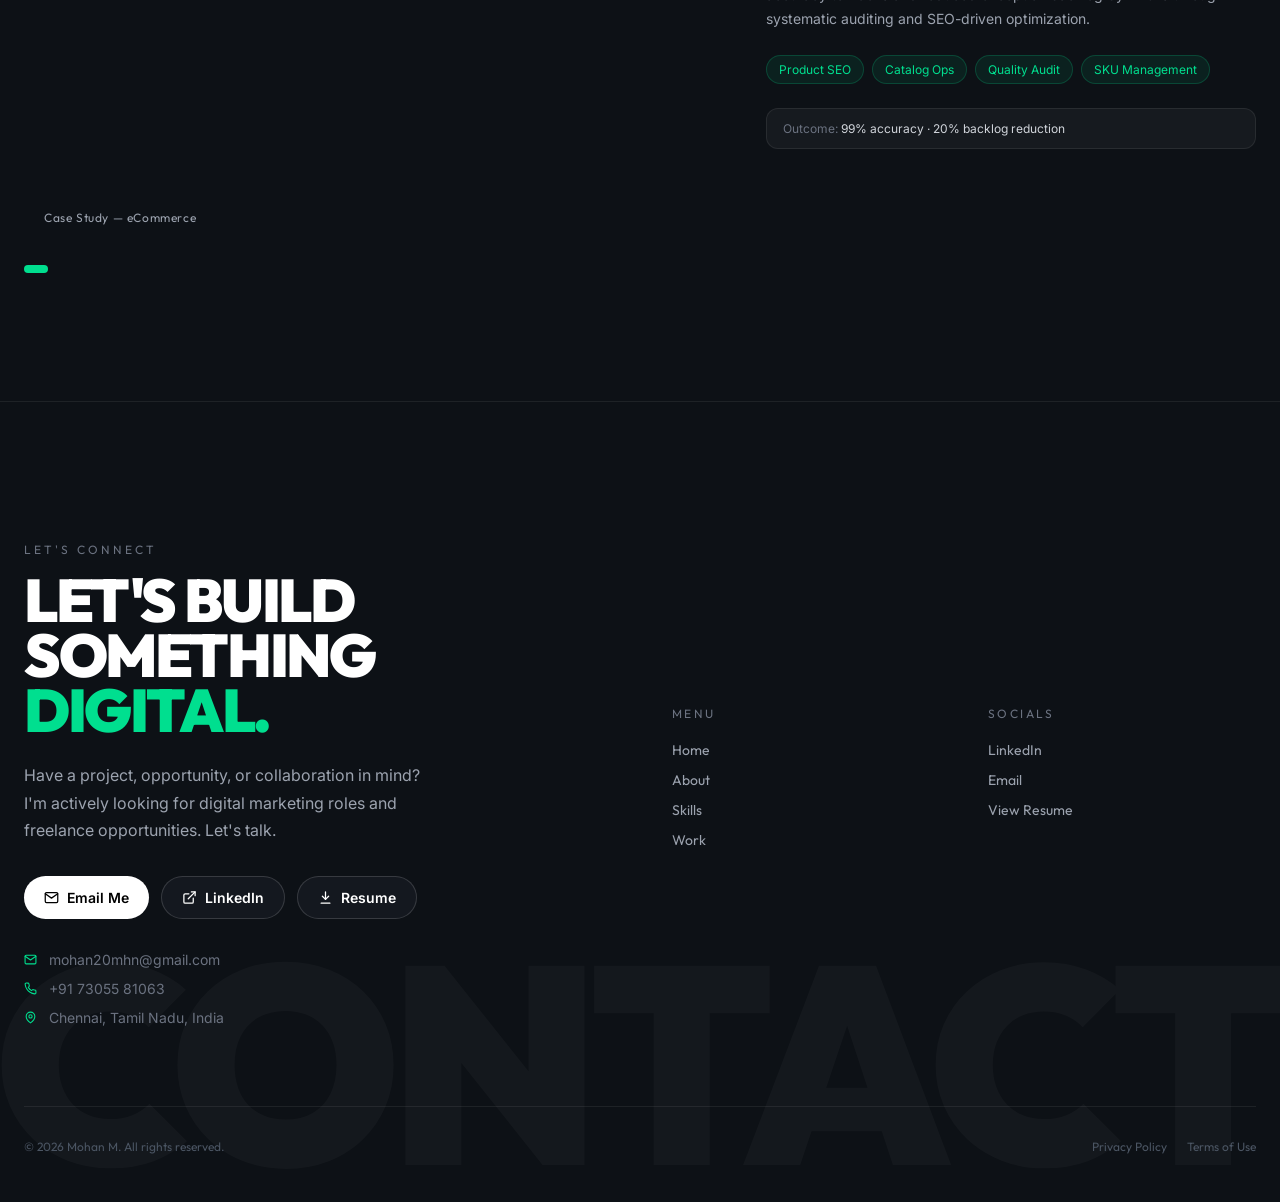
==== commit ae0ab1f0: "Fix resume PDF viewing" ====
--- a/index.html
+++ b/index.html
@@ -508,7 +508,7 @@
             <div class="links">
               <a class="font-display" href="https://www.linkedin.com/in/mohan-m-19mhn2000" target="_blank" rel="noopener noreferrer">LinkedIn</a>
               <a class="font-display" href="mailto:mohan20mhn@gmail.com">Email</a>
-              <a class="font-display" href="assets/mohan-m-resume.pdf" target="_blank" rel="noopener">View Resume</a>
+              <a href="assets/mohan-m-resume.pdf" target="_blank" rel="noopener">View Resume</a>
             </div>
           </div>
         </div>
